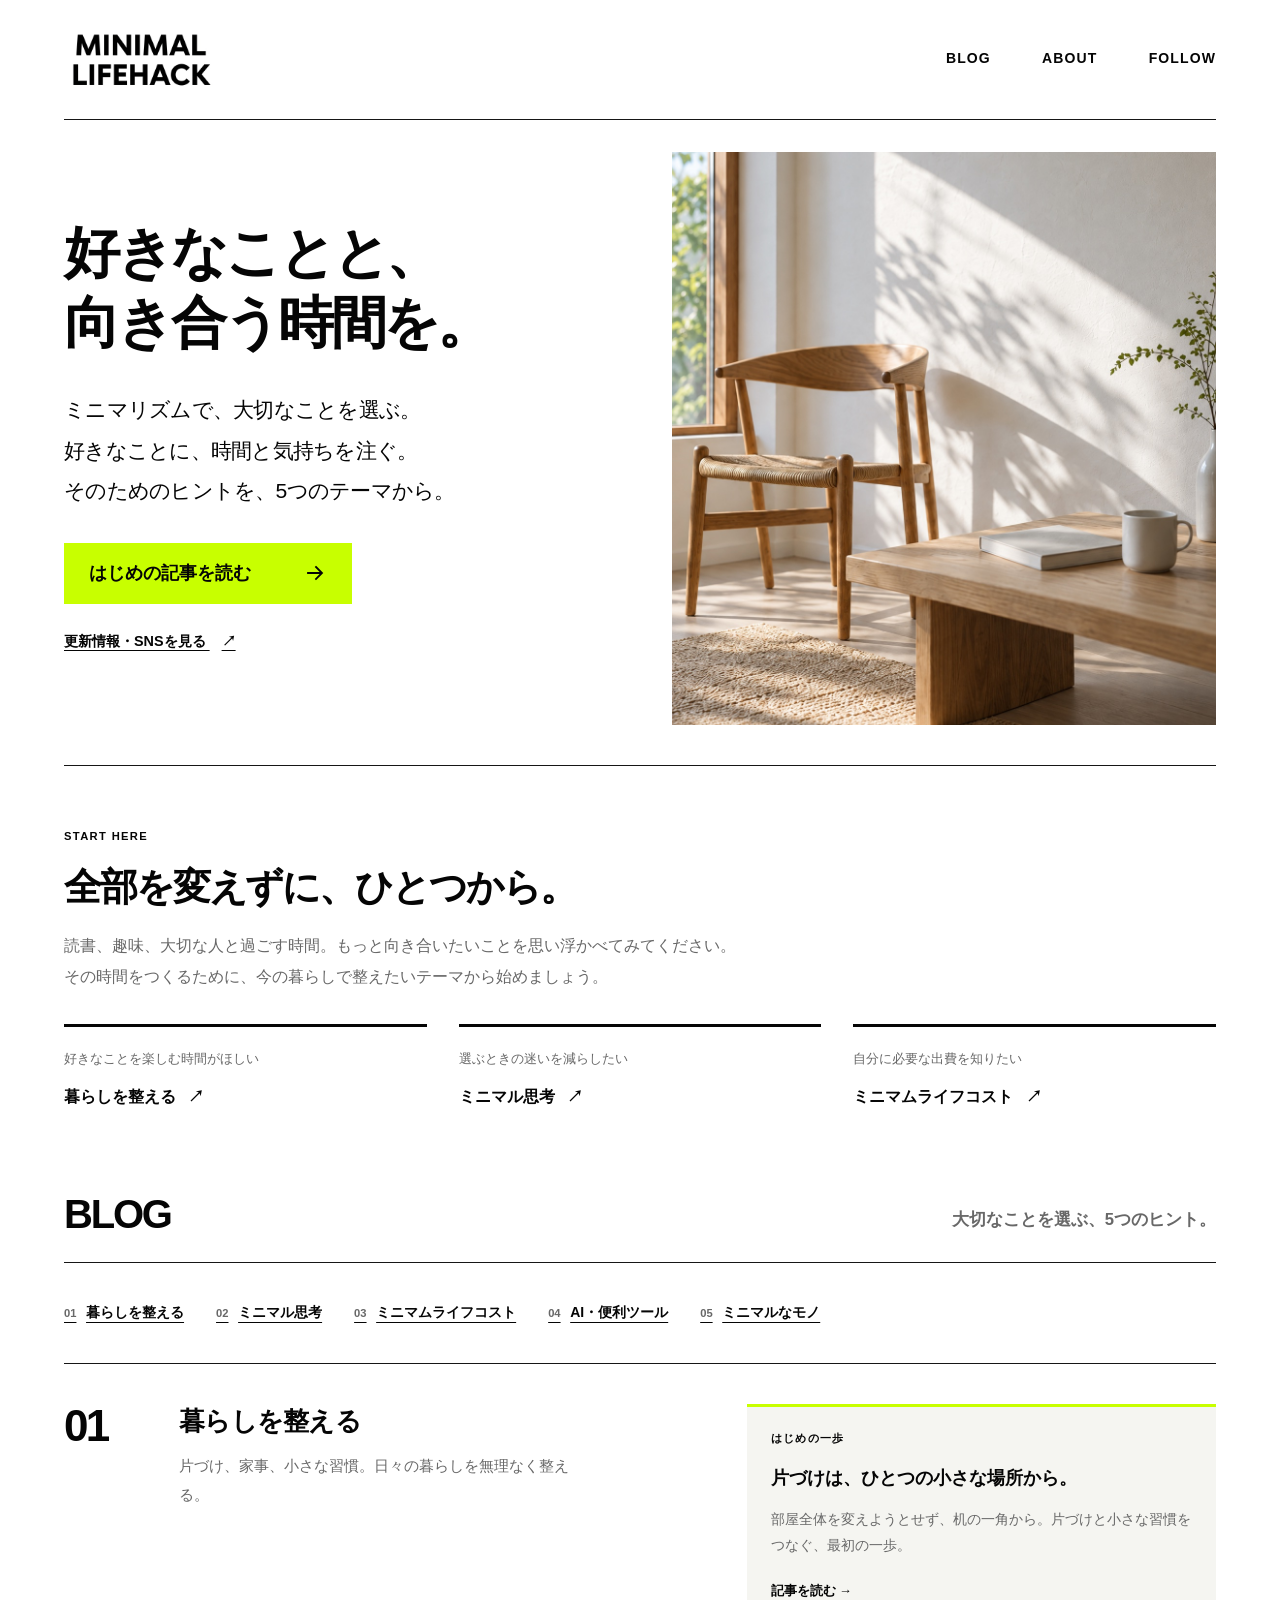
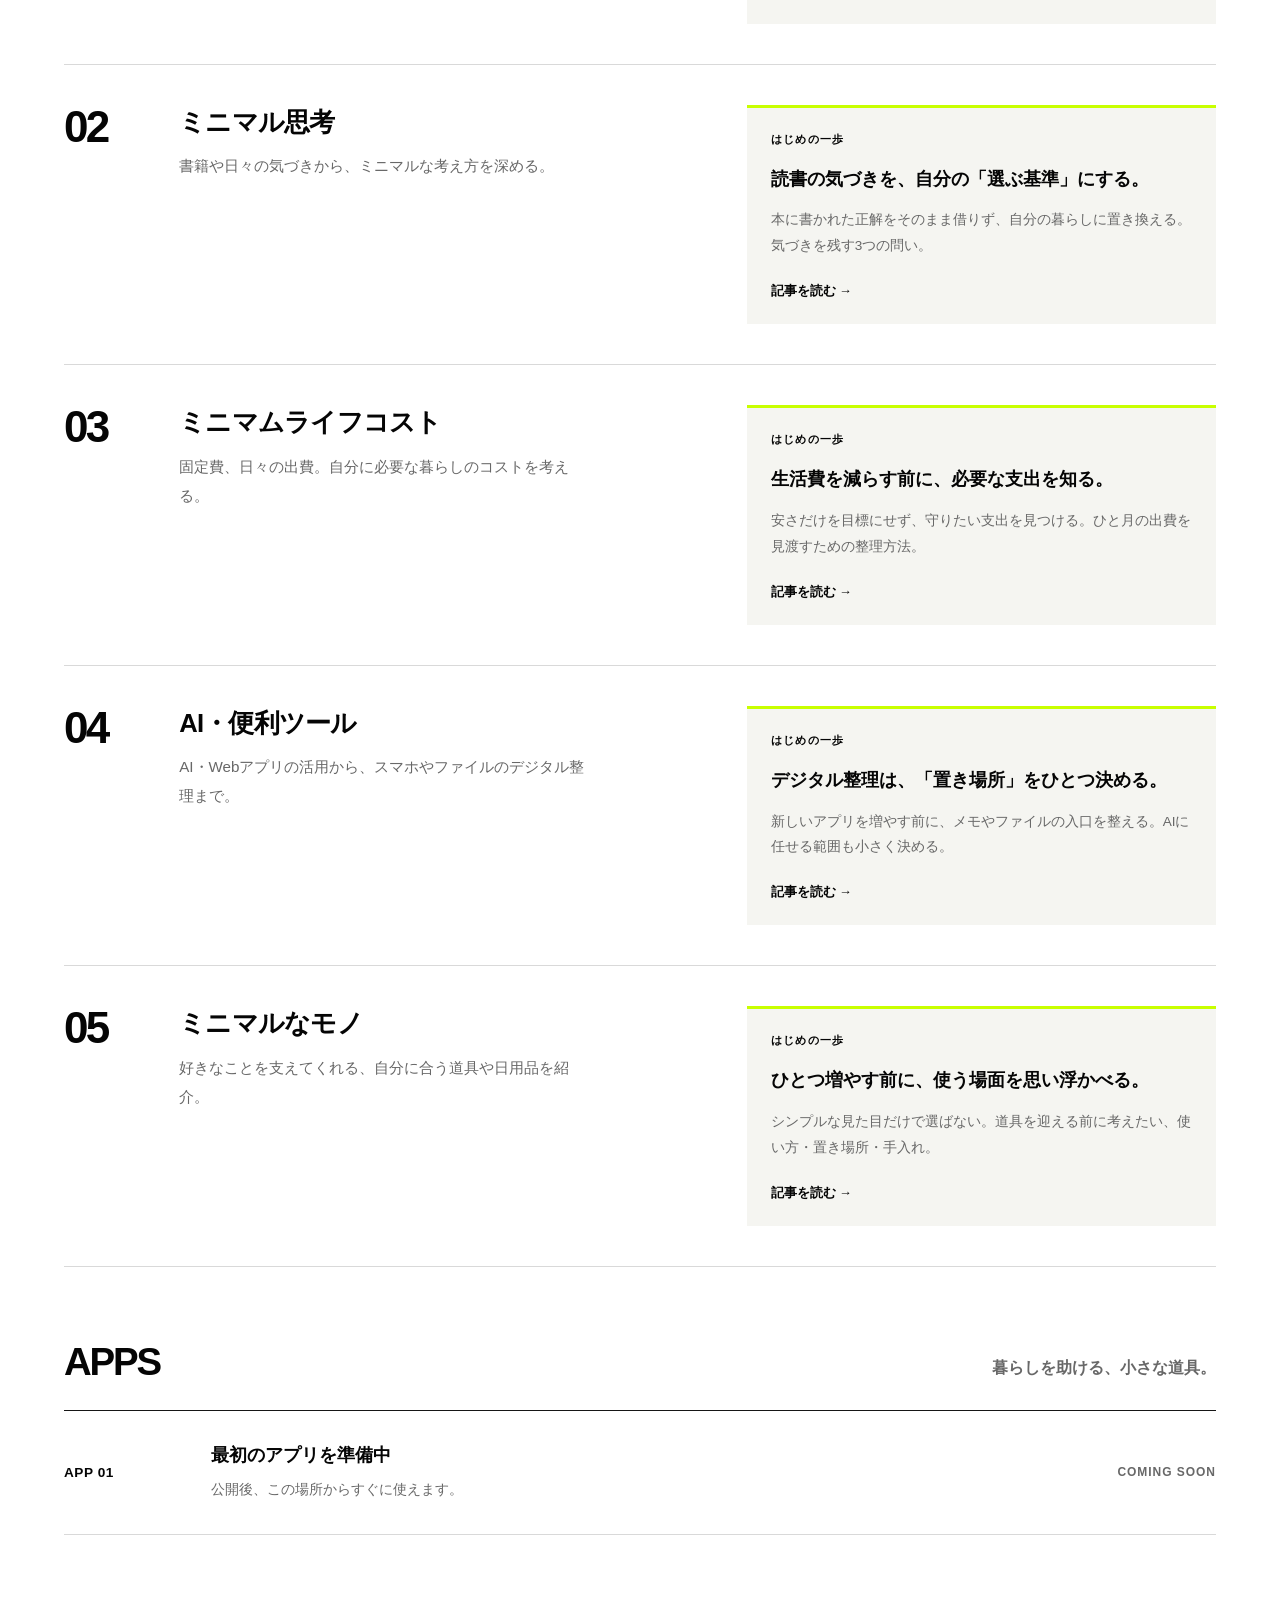
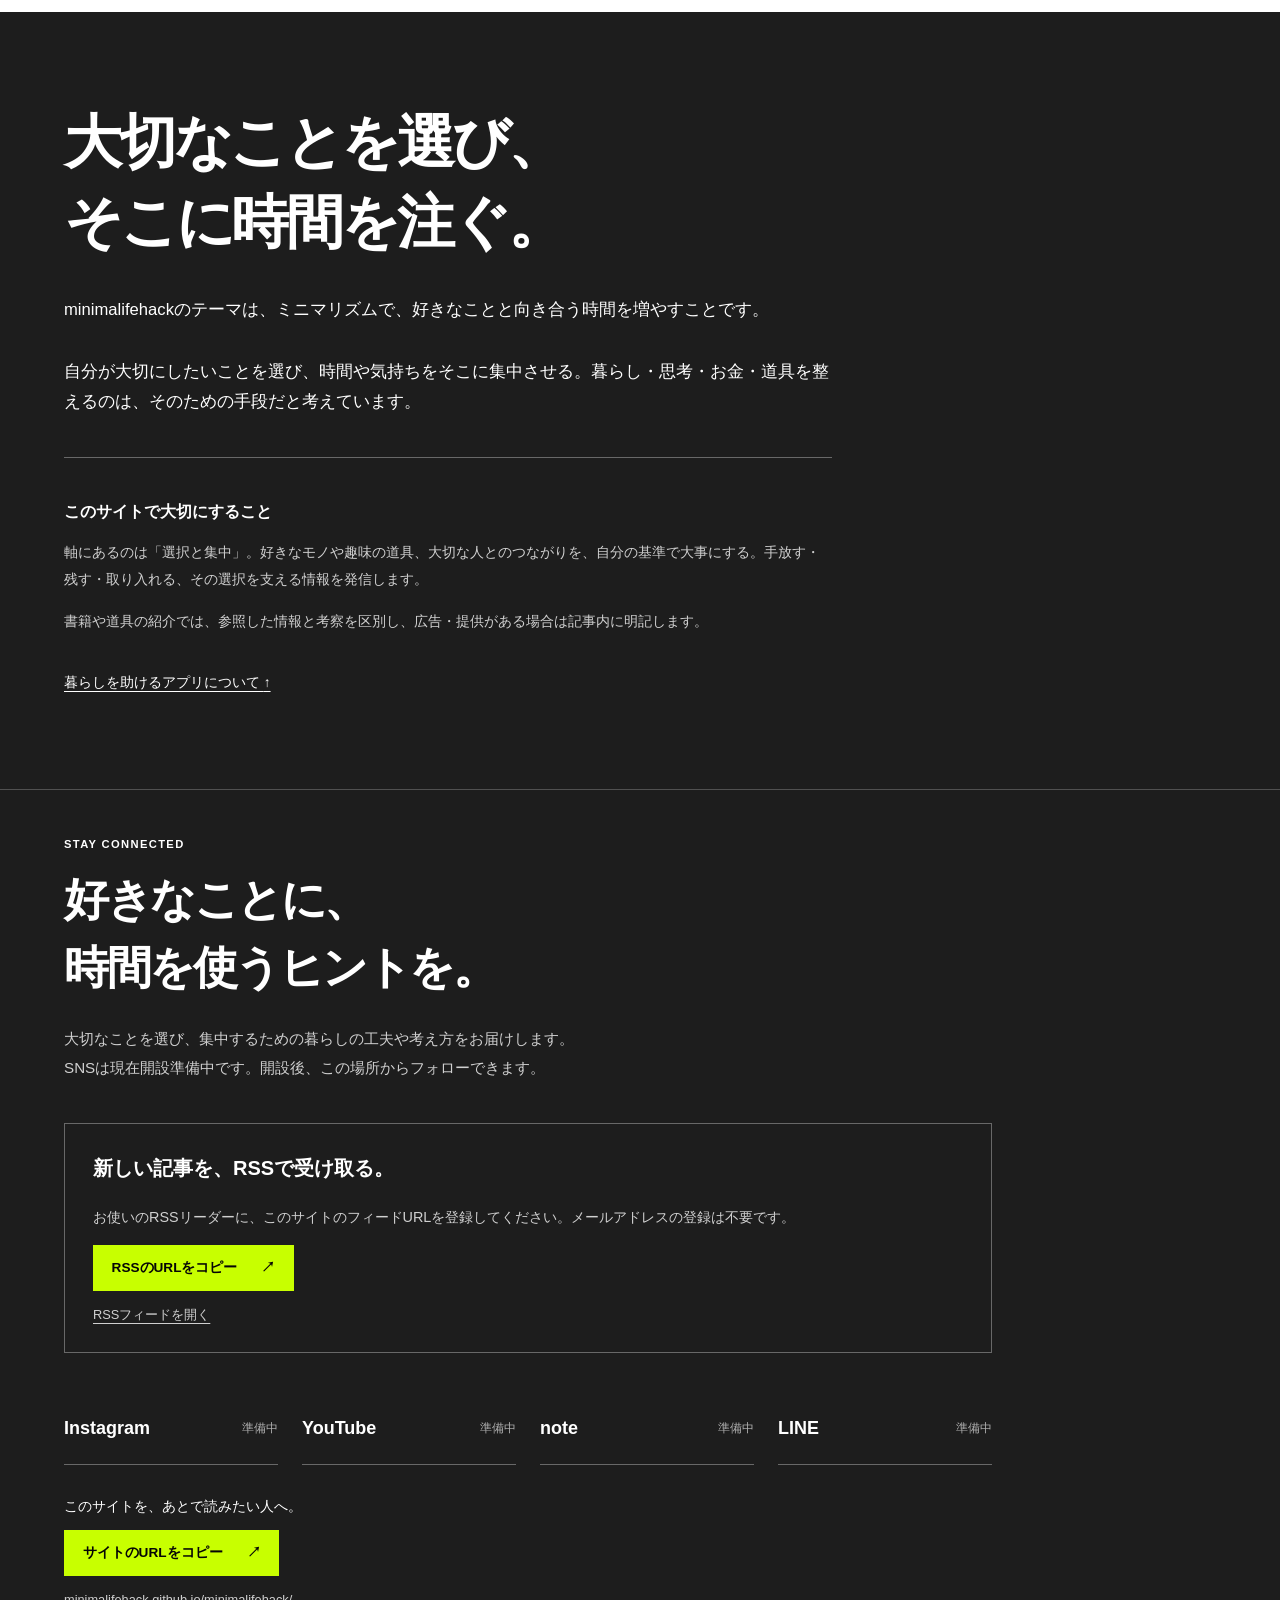
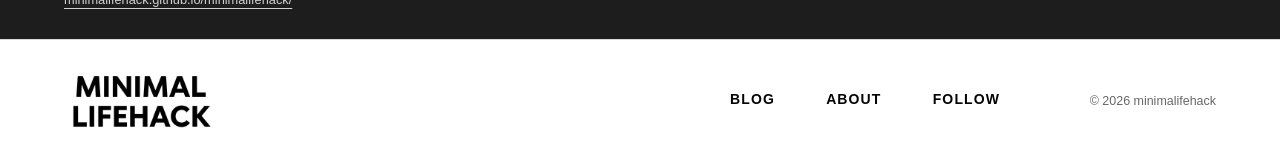
==== index.html @ e3164211 "Add minimalism articles and refine site messaging" ====
<!doctype html>
<html lang="ja">
  <head>
    <meta charset="UTF-8" />
    <meta name="viewport" content="width=device-width, initial-scale=1" />
    <meta name="theme-color" content="#ffffff" />
    <meta
      name="description"
      content="ミニマリズムで、好きなことと向き合う時間を増やす。暮らし・思考・お金・道具を選び、大切なことに集中するためのヒントを届けます。"
    />
    <title>minimalifehack — 好きなことと、向き合う時間を。</title>
    <link rel="icon" href="./assets/minimal-lifehack-logo.jpeg" />
    <link rel="alternate" type="application/rss+xml" title="minimalifehackの記事" href="./feed.xml" />
    <link rel="canonical" href="https://minimalifehack.github.io/minimalifehack/" />
    <meta property="og:type" content="website" />
    <meta property="og:site_name" content="minimalifehack" />
    <meta property="og:title" content="好きなことと、向き合う時間を。｜minimalifehack" />
    <meta property="og:description" content="大切なことを選び、そこに時間を注ぐ。選択と集中を軸にしたミニマリズムのヒント。" />
    <meta property="og:url" content="https://minimalifehack.github.io/minimalifehack/" />
    <meta property="og:image" content="https://minimalifehack.github.io/minimalifehack/assets/minimalism-quiet-living.jpg" />
    <meta property="og:image:alt" content="自然光が差し込む、椅子と小さなテーブルのある空間" />
    <meta property="og:locale" content="ja_JP" />
    <meta name="twitter:card" content="summary_large_image" />
    <link rel="stylesheet" href="./styles.css?v=20261001-focus" />
    <script src="./app.js?v=20261001-focus" defer></script>
  </head>
  <body>
    <a class="skip-link" href="#main">本文へ移動</a>

    <header class="site-header" aria-label="サイトヘッダー">
      <a class="brand" href="#top" aria-label="minimalifehack トップへ">
        <span class="brand-crop" aria-hidden="true">
          <img src="./assets/minimal-lifehack-logo.jpeg" alt="" />
        </span>
      </a>
      <nav class="site-nav" aria-label="メインナビゲーション">
        <a href="#blog">BLOG</a>
        <a href="#about">ABOUT</a>
        <a href="#follow">FOLLOW</a>
      </nav>
    </header>

    <main id="main">
      <section class="hero" id="top" aria-labelledby="hero-title">
        <div class="hero-copy">
          <h1 id="hero-title">好きなことと、<br />向き合う時間を。</h1>
          <p>
            <span>ミニマリズムで、大切なことを選ぶ。</span>
            <span>好きなことに、時間と気持ちを注ぐ。</span>
            <span>そのためのヒントを、5つのテーマから。</span>
          </p>
          <a class="primary-action" href="./articles/one-small-space.html">
            <span>はじめの記事を読む</span>
            <svg viewBox="0 0 24 24" aria-hidden="true">
              <path d="M5 12h13M13 6l6 6-6 6" />
            </svg>
          </a>
          <a class="hero-secondary" href="#follow">更新情報・SNSを見る <span aria-hidden="true">↗</span></a>
        </div>
        <figure class="hero-photo">
          <img src="./assets/minimalism-quiet-living.jpg"
            alt="自然光が差し込む静かな空間に、木の椅子と本、白いカップを置いた小さなテーブル"
            width="1122" height="1402" fetchpriority="high" />
        </figure>
      </section>

      <section class="start-section" aria-labelledby="start-title">
        <p class="eyebrow">START HERE</p>
        <h2 id="start-title">全部を変えずに、<br class="mobile-break" />ひとつから。</h2>
        <p class="section-intro">読書、趣味、大切な人と過ごす時間。もっと向き合いたいことを思い浮かべてみてください。その時間をつくるために、今の暮らしで整えたいテーマから始めましょう。</p>
        <div class="start-links">
          <a href="#blog-living"><span>好きなことを楽しむ時間がほしい</span><strong>暮らしを整える <span aria-hidden="true">↗</span></strong></a>
          <a href="#blog-mindset"><span>選ぶときの迷いを減らしたい</span><strong>ミニマル思考 <span aria-hidden="true">↗</span></strong></a>
          <a href="#blog-life-cost"><span>自分に必要な出費を知りたい</span><strong>ミニマムライフコスト <span aria-hidden="true">↗</span></strong></a>
        </div>
      </section>

      <section class="blog-section" id="blog" aria-labelledby="blog-title">
        <div class="section-title-row">
          <h2 id="blog-title">BLOG</h2>
          <p>大切なことを選ぶ、5つのヒント。</p>
        </div>
        <nav class="blog-category-nav" aria-label="ブログカテゴリー">
          <a href="#blog-living"><span aria-hidden="true">01</span>暮らしを整える</a>
          <a href="#blog-mindset"><span aria-hidden="true">02</span>ミニマル思考</a>
          <a href="#blog-life-cost"><span aria-hidden="true">03</span>ミニマムライフコスト</a>
          <a href="#blog-tools"><span aria-hidden="true">04</span>AI・便利ツール</a>
          <a href="#blog-goods"><span aria-hidden="true">05</span>ミニマルなモノ</a>
        </nav>
        <div class="blog-categories">
          <section class="blog-category" id="blog-living" aria-labelledby="blog-living-title">
            <p class="blog-category-number" aria-hidden="true">01</p>
            <div class="blog-category-copy">
              <h3 id="blog-living-title">暮らしを整える</h3>
              <p>片づけ、家事、小さな習慣。日々の暮らしを無理なく整える。</p>
            </div>
            <div class="blog-articles" aria-label="暮らしを整えるの記事">
              <article class="article-card">
                <p class="eyebrow">はじめの一歩</p>
                <h4><a href="./articles/one-small-space.html">片づけは、ひとつの小さな場所から。</a></h4>
                <p>部屋全体を変えようとせず、机の一角から。片づけと小さな習慣をつなぐ、最初の一歩。</p>
                <span class="article-card-hint" aria-hidden="true">記事を読む →</span>
              </article>
            </div>
          </section>
          <section class="blog-category" id="blog-mindset" aria-labelledby="blog-mindset-title">
            <p class="blog-category-number" aria-hidden="true">02</p>
            <div class="blog-category-copy">
              <h3 id="blog-mindset-title">ミニマル思考</h3>
              <p>書籍や日々の気づきから、ミニマルな考え方を深める。</p>
            </div>
            <div class="blog-articles" aria-label="ミニマル思考の記事">
              <article class="article-card">
                <p class="eyebrow">はじめの一歩</p>
                <h4><a href="./articles/reading-your-own-standard.html">読書の気づきを、自分の「選ぶ基準」にする。</a></h4>
                <p>本に書かれた正解をそのまま借りず、自分の暮らしに置き換える。気づきを残す3つの問い。</p>
                <span class="article-card-hint" aria-hidden="true">記事を読む →</span>
              </article>
            </div>
          </section>
          <section class="blog-category" id="blog-life-cost" aria-labelledby="blog-life-cost-title">
            <p class="blog-category-number" aria-hidden="true">03</p>
            <div class="blog-category-copy">
              <h3 id="blog-life-cost-title">ミニマムライフコスト</h3>
              <p>固定費、日々の出費。自分に必要な暮らしのコストを考える。</p>
            </div>
            <div class="blog-articles" aria-label="ミニマムライフコストの記事">
              <article class="article-card">
                <p class="eyebrow">はじめの一歩</p>
                <h4><a href="./articles/know-your-living-cost.html">生活費を減らす前に、必要な支出を知る。</a></h4>
                <p>安さだけを目標にせず、守りたい支出を見つける。ひと月の出費を見渡すための整理方法。</p>
                <span class="article-card-hint" aria-hidden="true">記事を読む →</span>
              </article>
            </div>
          </section>
          <section class="blog-category" id="blog-tools" aria-labelledby="blog-tools-title">
            <p class="blog-category-number" aria-hidden="true">04</p>
            <div class="blog-category-copy">
              <h3 id="blog-tools-title">AI・便利ツール</h3>
              <p>AI・Webアプリの活用から、スマホやファイルのデジタル整理まで。</p>
            </div>
            <div class="blog-articles" aria-label="AI・便利ツールの記事">
              <article class="article-card">
                <p class="eyebrow">はじめの一歩</p>
                <h4><a href="./articles/digital-one-place.html">デジタル整理は、「置き場所」をひとつ決める。</a></h4>
                <p>新しいアプリを増やす前に、メモやファイルの入口を整える。AIに任せる範囲も小さく決める。</p>
                <span class="article-card-hint" aria-hidden="true">記事を読む →</span>
              </article>
            </div>
          </section>
          <section class="blog-category" id="blog-goods" aria-labelledby="blog-goods-title">
            <p class="blog-category-number" aria-hidden="true">05</p>
            <div class="blog-category-copy">
              <h3 id="blog-goods-title">ミニマルなモノ</h3>
              <p>好きなことを支えてくれる、自分に合う道具や日用品を紹介。</p>
            </div>
            <div class="blog-articles" aria-label="ミニマルなモノの記事">
              <article class="article-card">
                <p class="eyebrow">はじめの一歩</p>
                <h4><a href="./articles/before-adding-one-thing.html">ひとつ増やす前に、使う場面を思い浮かべる。</a></h4>
                <p>シンプルな見た目だけで選ばない。道具を迎える前に考えたい、使い方・置き場所・手入れ。</p>
                <span class="article-card-hint" aria-hidden="true">記事を読む →</span>
              </article>
            </div>
          </section>
        </div>
      </section>

      <section class="apps-section" id="apps" aria-labelledby="apps-title">
        <div class="section-title-row">
          <h2 id="apps-title">APPS</h2>
          <p>暮らしを助ける、小さな道具。</p>
        </div>

        <div class="app-list">
          <article class="app-row">
            <p class="app-number">APP 01</p>
            <div class="app-details">
              <h3>最初のアプリを準備中</h3>
              <p>公開後、この場所からすぐに使えます。</p>
            </div>
            <p class="app-status">COMING SOON</p>
          </article>

        </div>
      </section>

      <section class="about-section" id="about" aria-labelledby="about-title">
        <div class="about-copy">
          <h2 id="about-title">大切なことを選び、<br />そこに時間を注ぐ。</h2>
          <p>minimalifehackのテーマは、ミニマリズムで、好きなことと向き合う時間を増やすことです。</p>
          <p>自分が大切にしたいことを選び、時間や気持ちをそこに集中させる。暮らし・思考・お金・道具を整えるのは、そのための手段だと考えています。</p>
          <div class="editorial-policy">
            <h3>このサイトで大切にすること</h3>
            <p>軸にあるのは「選択と集中」。好きなモノや趣味の道具、大切な人とのつながりを、自分の基準で大事にする。手放す・残す・取り入れる、その選択を支える情報を発信します。</p>
            <p>書籍や道具の紹介では、参照した情報と考察を区別し、広告・提供がある場合は記事内に明記します。</p>
          </div>
          <a class="about-tool-link" href="#apps">暮らしを助けるアプリについて <span aria-hidden="true">↑</span></a>
        </div>
      </section>

      <section class="follow-section" id="follow" aria-labelledby="follow-title">
        <div class="follow-heading">
          <p class="eyebrow">STAY CONNECTED</p>
          <h2 id="follow-title">好きなことに、<br />時間を使うヒントを。</h2>
          <p>大切なことを選び、集中するための暮らしの工夫や考え方をお届けします。<br />SNSは現在開設準備中です。開設後、この場所からフォローできます。</p>
        </div>
        <div class="rss-follow">
          <div><h3>新しい記事を、RSSで受け取る。</h3><p>お使いのRSSリーダーに、このサイトのフィードURLを登録してください。メールアドレスの登録は不要です。</p></div>
          <div class="rss-controls">
            <button class="copy-link" type="button" data-copy-url="https://minimalifehack.github.io/minimalifehack/feed.xml" hidden>RSSのURLをコピー <span aria-hidden="true">↗</span></button>
            <a class="share-url" href="./feed.xml">RSSフィードを開く</a>
            <p class="copy-status" role="status" aria-live="polite"></p>
          </div>
        </div>
          <ul class="social-links" aria-label="SNS">
            <li>
              <span class="social-link social-link--pending" aria-disabled="true">
                <span class="social-link-name">Instagram</span>
                <span class="social-link-status">準備中</span>
              </span>
            </li>
            <li>
              <span class="social-link social-link--pending" aria-disabled="true">
                <span class="social-link-name">YouTube</span>
                <span class="social-link-status">準備中</span>
              </span>
            </li>
            <li>
              <span class="social-link social-link--pending" aria-disabled="true">
                <span class="social-link-name">note</span>
                <span class="social-link-status">準備中</span>
              </span>
            </li>
            <li>
              <span class="social-link social-link--pending" aria-disabled="true">
                <span class="social-link-name">LINE</span>
                <span class="social-link-status">準備中</span>
              </span>
            </li>
          </ul>
          <div class="share-site">
            <p>このサイトを、あとで読みたい人へ。</p>
            <button class="copy-link" type="button" data-copy-url="https://minimalifehack.github.io/minimalifehack/" hidden>サイトのURLをコピー <span aria-hidden="true">↗</span></button>
            <a class="share-url" href="https://minimalifehack.github.io/minimalifehack/">minimalifehack.github.io/minimalifehack/</a>
            <p class="copy-status" role="status" aria-live="polite"></p>
          </div>
      </section>
    </main>

    <footer class="site-footer">
      <a class="brand" href="#top" aria-label="minimalifehack トップへ">
        <span class="brand-crop" aria-hidden="true">
          <img src="./assets/minimal-lifehack-logo.jpeg" alt="" />
        </span>
      </a>
      <nav class="site-nav" aria-label="フッターナビゲーション">
        <a href="#blog">BLOG</a>
        <a href="#about">ABOUT</a>
        <a href="#follow">FOLLOW</a>
      </nav>
      <p>© 2026 minimalifehack</p>
    </footer>
  </body>
</html>
---- styles.css ----
:root {
  --ink: #050505;
  --dark-surface: #1d1d1d;
  --paper: #ffffff;
  --muted: #686868;
  --line: #161616;
  --soft-line: #d9d9d9;
  --accent: #c8ff00;
  --page-gutter: clamp(1.25rem, 5vw, 4.75rem);
  --display: "Arial Black", "Helvetica Neue", "Noto Sans JP", Arial, sans-serif;
  --sans: "Helvetica Neue", "Hiragino Kaku Gothic ProN", "Yu Gothic", Arial, sans-serif;
}

* { box-sizing: border-box; }

html {
  background: var(--paper);
}

body {
  margin: 0;
  color: var(--ink);
  background: var(--paper);
  font-family: var(--sans);
  -webkit-font-smoothing: antialiased;
}

a { color: inherit; }

.skip-link {
  position: fixed;
  z-index: 100;
  top: 0.75rem;
  left: 0.75rem;
  padding: 0.75rem 1rem;
  background: var(--accent);
  color: var(--ink);
  font-weight: 700;
  transform: translateY(-150%);
}

.skip-link:focus { transform: translateY(0); }

.site-header {
  position: relative;
  z-index: 10;
  display: flex;
  align-items: center;
  justify-content: space-between;
  min-height: 7.5rem;
  margin: 0 var(--page-gutter);
  border-bottom: 1px solid var(--line);
}

.brand {
  display: block;
  flex: none;
  width: clamp(8.4rem, 12vw, 12rem);
  aspect-ratio: 2.6;
  overflow: hidden;
}

.brand-crop {
  position: relative;
  display: block;
  width: 100%;
  height: 100%;
  overflow: hidden;
}

.brand-crop img {
  position: absolute;
  width: 124%;
  max-width: none;
  left: -12%;
  top: 50%;
  transform: translateY(-50%);
}

.site-nav {
  display: flex;
  gap: clamp(1.5rem, 4vw, 4.25rem);
}

.site-nav a {
  font-size: 0.875rem;
  font-weight: 800;
  letter-spacing: 0.08em;
  text-decoration: none;
}

.site-nav a {
  position: relative;
  padding-block: 0.75rem;
  min-height: 2.75rem;
}

.site-nav a::after {
  content: "";
  position: absolute;
  left: 0;
  bottom: 0.4rem;
  width: 100%;
  height: 2px;
  background: var(--ink);
  transform: scaleX(0);
  transform-origin: right;
  transition: transform 180ms ease;
}

.site-nav a:hover::after,
.site-nav a:focus-visible::after {
  transform: scaleX(1);
  transform-origin: left;
}

.hero {
  display: grid;
  grid-template-columns: minmax(0, 1fr) minmax(0, 1fr);
  gap: clamp(2rem, 5vw, 5rem);
  align-items: center;
  margin: 0 var(--page-gutter);
  padding: 2rem 0 2.5rem;
  border-bottom: 1px solid var(--line);
}

.hero-copy { min-width: 0; }

.hero h1,
.start-section h2,
.follow-section h2,
.apps-section h2,
.blog-section h2,
.about-section h2 {
  margin: 0;
  font-family: var(--display);
  font-weight: 900;
  letter-spacing: -0.055em;
}

.hero h1 {
  font-size: clamp(2.3rem, 4.4vw, 4.7rem);
  line-height: 1.25;
}

.hero-copy > p {
  margin: 2rem 0 0;
  font-size: clamp(1rem, 1.65vw, 1.5625rem);
  font-weight: 500;
  line-height: 1.9;
  letter-spacing: -0.035em;
}

.hero-copy > p span { display: block; }

.hero-secondary { display: table; margin-top: 1.25rem; padding-block: 0.5rem; font-size: 0.9rem; font-weight: 700; text-underline-offset: 0.3em; }
.hero-secondary span { margin-left: 0.75rem; }

.start-section { padding: 4rem var(--page-gutter) 1rem; }
.eyebrow { margin: 0 0 1rem; font-size: 0.7rem; font-weight: 800; letter-spacing: 0.12em; }
.start-section h2 { font-size: clamp(1.6rem, 3vw, 2.5rem); line-height: 1.5; }
.section-intro { max-width: 42rem; color: var(--muted); line-height: 1.9; }
.mobile-break { display: none; }
.start-links { display: grid; grid-template-columns: repeat(3, minmax(0, 1fr)); gap: 2rem; margin-top: 2rem; }
.start-links a { display: block; padding: 1.25rem 0; border-top: 3px solid var(--ink); text-decoration: none; }
.start-links a > span { display: block; color: var(--muted); font-size: 0.8rem; line-height: 1.8; }
.start-links strong { display: block; margin-top: 0.8rem; font-size: 1rem; line-height: 1.7; }
.start-links strong span { margin-left: 0.5rem; }
.start-links a:hover strong { text-decoration: underline; text-underline-offset: 0.3em; }

.hero-photo { margin: 0; min-width: 0; }

.hero-photo img {
  display: block;
  width: 100%;
  height: auto;
  aspect-ratio: 0.95;
  object-fit: cover;
  object-position: 50% 60%;
}

.primary-action {
  display: inline-flex;
  align-items: center;
  justify-content: space-between;
  text-decoration: none;
  font-size: 1rem;
  font-weight: 800;
}

.primary-action {
  min-width: clamp(18rem, 22vw, 21.5rem);
  font-size: clamp(1rem, 1.4vw, 1.375rem);
  gap: 2rem;
  margin-top: 2rem;
  padding: 1.1rem 1.5rem;
  background: var(--accent);
  border: 1px solid var(--accent);
  transition: background 180ms ease, border-color 180ms ease, color 180ms ease;
}

.primary-action svg {
  width: 1.5rem;
  fill: none;
  stroke: currentColor;
  stroke-width: 1.8;
  stroke-linecap: square;
  stroke-linejoin: miter;
  transition: transform 180ms ease;
}

.primary-action:hover,
.primary-action:focus-visible {
  color: var(--paper);
  background: var(--ink);
  border-color: var(--ink);
}

.primary-action:hover svg,
.primary-action:focus-visible svg { transform: translateX(0.35rem); }

.apps-section {
  padding: clamp(4rem, 6vw, 6rem) var(--page-gutter);
}

.section-title-row {
  display: flex;
  align-items: end;
  justify-content: space-between;
  gap: 2rem;
  padding-bottom: 1.75rem;
  border-bottom: 1px solid var(--line);
}

.blog-section h2 { font-size: clamp(2.5rem, 3vw, 3rem); line-height: 1; }
.blog-section .section-title-row > p { font-size: clamp(0.95rem, 1.3vw, 1.25rem); }
.apps-section h2 { font-size: clamp(2rem, 3vw, 3rem); line-height: 1; }

.section-title-row > p {
  margin: 0;
  padding-bottom: 0.2rem;
  color: var(--muted);
  font-size: 1rem;
  font-weight: 600;
}

.app-row {
  display: grid;
  grid-template-columns: 6rem minmax(0, 1fr) auto;
  gap: clamp(1.5rem, 4vw, 4rem);
  align-items: center;
  padding: 2rem 0;
  border-bottom: 1px solid var(--soft-line);
}

.app-number {
  margin: 0;
  font-size: 0.85rem;
  font-weight: 800;
  letter-spacing: 0.04em;
}

.app-details h3 {
  margin: 0 0 0.65rem;
  font-size: 1.125rem;
}

.app-details p,
.app-status { margin: 0; color: var(--muted); font-size: 0.875rem; line-height: 1.8; }

.app-status { font-size: 0.75rem; font-weight: 700; letter-spacing: 0.08em; }

.blog-section {
  padding: 3rem var(--page-gutter) 0;
}

.blog-category-nav {
  display: flex;
  flex-wrap: wrap;
  gap: 0.5rem 2rem;
  padding: 1.75rem 0;
  border-bottom: 1px solid var(--line);
}

.blog-category-nav a {
  display: inline-flex;
  align-items: center;
  gap: 0.6rem;
  min-height: 2.75rem;
  font-size: 0.875rem;
  font-weight: 700;
  text-decoration-thickness: 1px;
  text-underline-offset: 0.3rem;
}

.blog-category-nav a span {
  color: var(--muted);
  font-size: 0.7rem;
  font-variant-numeric: tabular-nums;
}

.blog-category-nav a:hover { background: var(--accent); }

.blog-category {
  display: grid;
  grid-template-columns: 4rem minmax(0, 1.1fr) minmax(0, 1fr);
  gap: clamp(1.5rem, 4vw, 4rem);
  align-items: start;
  padding: 2.5rem 0;
  border-bottom: 1px solid var(--soft-line);
  scroll-margin-top: 2rem;
}

.blog-category-number {
  margin: 0;
  font-family: var(--display);
  font-size: 2.75rem;
  font-weight: 900;
  line-height: 1;
  letter-spacing: -0.06em;
}

.blog-category-copy h3 {
  margin: 0 0 0.8rem;
  font-size: clamp(1.25rem, 2vw, 1.75rem);
  letter-spacing: -0.03em;
}

.blog-category-copy > p {
  max-width: 26rem;
  margin: 0;
  color: var(--muted);
  font-size: 0.95rem;
  line-height: 1.9;
}

.blog-articles { min-width: 0; }

.article-card { position: relative; padding: 1.5rem; background: #f5f5f1; border-top: 3px solid var(--accent); }
.article-card h4 { margin: 0; font-size: 1.15rem; line-height: 1.7; }
.article-card h4 a { text-decoration: none; }
.article-card h4 a::after { content: ""; position: absolute; inset: 0; }
.article-card:hover h4 { text-decoration: underline; text-underline-offset: 0.25em; }
.article-card > p:not(.eyebrow) { color: var(--muted); font-size: 0.85rem; line-height: 1.9; }
.article-card-hint { display: block; margin-top: 1.5rem; font-size: 0.8rem; font-weight: 700; }

.rss-follow { max-width: 58rem; margin-top: 2.5rem; padding: 1.75rem; border: 1px solid #686868; }
.rss-follow h3 { margin-top: 0; font-size: 1.25rem; line-height: 1.6; }
.rss-follow > div > p { color: #d0d0d0; font-size: 0.9rem; line-height: 1.9; }

.article-main { max-width: 58rem; margin: 0 auto; padding: 2rem var(--page-gutter) 4rem; }
.breadcrumb { color: var(--muted); font-size: 0.8rem; line-height: 1.9; }
.breadcrumb a { text-underline-offset: 0.25em; }
.article-heading { padding: 3.5rem 0 2rem; border-bottom: 1px solid var(--soft-line); }
.article-heading h1 { margin: 0; font-size: clamp(2rem, 4vw, 3.25rem); line-height: 1.5; letter-spacing: -0.04em; text-wrap: balance; }
.article-deck { margin: 1.5rem 0; color: var(--muted); font-size: 1.05rem; line-height: 1.9; }
.article-byline { font-size: 0.8rem; }
.article-body { font-size: 1rem; line-height: 2.1; overflow-wrap: anywhere; }
.article-body > p { margin-top: 2.5rem; }
.article-body section { margin-top: 3rem; scroll-margin-top: 2rem; }
.article-body h2 { font-size: clamp(1.3rem, 2.5vw, 1.65rem); line-height: 1.7; letter-spacing: -0.02em; }
.article-toc { padding: 1.5rem; margin: 2.5rem 0; background: #f5f5f1; }
.article-toc > p { margin-top: 0; font-size: 0.85rem; font-weight: 700; }
.article-toc ol { margin-bottom: 0; padding-left: 1.5rem; }
.article-toc li { margin-top: 0.6rem; }
.article-toc a { text-underline-offset: 0.3em; }
.article-action { margin-top: 3rem; padding: 1.75rem; border-left: 4px solid var(--accent); background: #f5f5f1; }
.article-action h2 { margin-top: 0; }
.article-action > p:last-child { margin-bottom: 0; }
.article-share { margin-top: 2rem; padding-bottom: 1rem; border-bottom: 1px solid var(--soft-line); }
.article-share .share-url, .article-share .copy-status { color: var(--muted); }
.article-share .copy-link:hover { border-color: var(--ink); }
.related-articles { margin-top: 3rem; }
.related-articles > h2 { font-size: 1.4rem; }
.related-grid { display: grid; grid-template-columns: repeat(2, minmax(0, 1fr)); gap: 1.5rem; }
.related-grid a { padding-block: 1.25rem; border-top: 1px solid var(--ink); text-decoration: none; }
.related-grid a > span { display: block; font-size: 0.75rem; color: var(--muted); }
.related-grid strong { display: block; margin: 1rem 0; line-height: 1.9; }
.related-grid a:hover strong { text-decoration: underline; text-underline-offset: 0.3em; }
.article-follow { margin-top: 3rem; padding: 2rem; color: var(--paper); background: var(--dark-surface); }
.article-follow h2 { font-size: 1.5rem; line-height: 1.7; }
.article-follow > p:not(.eyebrow) { color: #d0d0d0; line-height: 1.9; }
.text-link { display: table; padding-block: 0.6rem; text-underline-offset: 0.3em; font-size: 0.9rem; }

.blog-empty {
  padding: 0.25rem 0 0.25rem 1.5rem;
  border-left: 3px solid var(--accent);
}

.blog-empty-label {
  color: var(--muted);
  font-size: 0.65rem;
  font-weight: 800;
  letter-spacing: 0.12em;
}

.blog-empty p {
  margin: 0.65rem 0 0.4rem;
  font-size: 1.05rem;
  font-weight: 700;
}

.blog-empty-note { color: var(--muted); font-size: 0.8rem; line-height: 1.8; }

.about-section {
  position: relative;
  padding: clamp(4rem, 7vw, 7rem) var(--page-gutter);
  overflow: hidden;
  color: var(--paper);
  background: var(--dark-surface);
}

.about-copy { position: relative; z-index: 1; }

.about-section h2 {
  max-width: 65rem;
  font-size: clamp(2rem, 4.5vw, 4.5rem);
  line-height: 1.4;
  text-wrap: balance;
}

.about-copy > p {
  max-width: 48rem;
  margin: 2rem 0 0;
  font-size: clamp(1rem, 1.3vw, 1.125rem);
  font-weight: 500;
  line-height: 1.8;
}

.editorial-policy { max-width: 48rem; margin-top: 2.5rem; padding-top: 1.75rem; border-top: 1px solid #686868; }
.editorial-policy h3 { font-size: 1rem; }
.editorial-policy p { color: #d0d0d0; font-size: 0.9rem; line-height: 1.9; }
.about-tool-link { display: inline-block; margin-top: 1rem; padding-block: 0.5rem; font-size: 0.85rem; text-underline-offset: 0.3em; }
.follow-section { padding: 3rem var(--page-gutter) 2rem; color: var(--paper); background: var(--dark-surface); border-top: 1px solid #505050; }
.follow-section h2 { font-size: clamp(1.75rem, 3.5vw, 3rem); line-height: 1.5; }
.follow-heading > p:last-child { color: #d0d0d0; font-size: 0.95rem; line-height: 1.9; margin-top: 1.5rem; }
.share-site { margin-top: 2rem; }
.share-site > p:first-child { font-size: 0.9rem; }
.copy-link { display: inline-flex; gap: 1.5rem; align-items: center; min-height: 2.75rem; padding: 0.8rem 1.1rem; border: 1px solid var(--accent); background: var(--accent); color: var(--ink); font: inherit; font-size: 0.85rem; font-weight: 700; cursor: pointer; }
.copy-link[hidden] { display: none; }
.copy-link:hover { background: var(--paper); border-color: var(--paper); }
.share-url { display: block; width: fit-content; max-width: 100%; margin-top: 1rem; color: #d0d0d0; font-size: 0.8rem; overflow-wrap: anywhere; text-underline-offset: 0.3em; }
.copy-status { min-height: 1.8em; color: #d0d0d0; font-size: 0.85rem; line-height: 1.8; }
.copy-status:empty { min-height: 0; margin: 0; }

.social-links {
  display: grid;
  grid-template-columns: repeat(4, minmax(0, 1fr));
  gap: 1.5rem;
  max-width: 58rem;
  margin: 2.5rem 0 0;
  padding: 0;
  list-style: none;
}

.social-link {
  display: flex;
  flex-wrap: wrap;
  align-items: center;
  justify-content: space-between;
  gap: 0.65rem;
  min-height: 4.5rem;
  padding: 1rem 0;
  border-bottom: 1px solid #686868;
  text-decoration: none;
  transition: color 180ms ease, border-color 180ms ease;
}

.social-link-name { font-size: 1.125rem; font-weight: 700; }
.social-link-status { color: #b0b0b0; font-size: 0.75rem; }
.social-link-arrow { color: var(--accent); font-size: 1.4rem; line-height: 1; }

a.social-link:hover,
a.social-link:focus-visible { color: var(--accent); border-color: var(--accent); }

.site-footer {
  display: grid;
  grid-template-columns: 1fr auto auto;
  gap: 1.5rem clamp(2rem, 7vw, 7rem);
  align-items: center;
  padding: 2rem var(--page-gutter);
  color: var(--ink);
  background: var(--paper);
  border-top: 1px solid var(--soft-line);
}

.site-footer p { margin: 0; color: var(--muted); font-size: 0.78rem; }

:focus-visible { outline: 3px solid var(--accent); outline-offset: 4px; }

@media (max-width: 900px) {
  .site-header { min-height: 6.5rem; }
  .hero { gap: 2rem; padding-block: 3rem; }
  .hero h1 { font-size: clamp(2rem, 5.2vw, 3rem); }
  .hero-copy > p { font-size: 0.95rem; }
  .hero-copy > p span { display: inline; }
  .primary-action { min-width: 0; font-size: 0.9rem; gap: 1.5rem; }
  .site-footer { grid-template-columns: 1fr auto; }
  .site-footer p { grid-column: 1 / -1; }
}

@media (max-width: 640px) {
  .article-main { padding-top: 1.5rem; }
  .article-heading { padding-top: 2.5rem; }
  .article-card { padding: 1.1rem; }
  .article-heading h1 { font-size: 1.9rem; }
  .related-grid { grid-template-columns: 1fr; gap: 0; }
  .article-follow, .article-action, .rss-follow { padding: 1.25rem; }
  :root { --page-gutter: 1.25rem; }
  .site-header { min-height: 5.5rem; }
  .brand { width: 7.3rem; }
  .site-nav { gap: 1.25rem; }
  .site-nav a { font-size: 0.75rem; }
  .hero { grid-template-columns: 1fr; gap: 2.5rem; padding: 3rem 0 2rem; }
  .hero h1 { font-size: clamp(1.95rem, 8.5vw, 3.4rem); line-height: 1.3; }
  .hero-copy > p { margin-top: 1.5rem; font-size: 1rem; line-height: 1.9; }
  .hero-copy > p span { display: block; }
  .start-section { padding-top: 3rem; }
  .start-links { grid-template-columns: 1fr; gap: 0.25rem; }
  .start-links a { border-top-width: 1px; }
  .mobile-break { display: initial; }
  .hero-photo img { aspect-ratio: 1.2; object-position: 50% 65%; }
  .primary-action { margin-top: 1.5rem; min-height: 3.5rem; }
  .blog-section { padding-top: 2.5rem; }
  .section-title-row { display: block; }
  .section-title-row > p { margin-top: 1rem; font-size: 0.9rem; }
  .blog-category-nav { column-gap: 1.2rem; padding-block: 1.25rem; }
  .blog-category-nav a { font-size: 0.8rem; }
  .blog-category { grid-template-columns: 2.5rem minmax(0, 1fr); gap: 1.25rem; padding-block: 2rem; }
  .blog-category-number { font-size: 2rem; }
  .blog-articles { grid-column: 2; }
  .blog-empty { padding-left: 1rem; }
  .apps-section { padding-block: 4rem; }
  .app-row { grid-template-columns: 1fr; gap: 1rem; }
  .about-section h2 { font-size: clamp(1.75rem, 6vw, 2.4rem); }
  .social-links { grid-template-columns: repeat(2, minmax(0, 1fr)); gap: 0.5rem 1.5rem; }
  .site-footer { display: flex; flex-direction: column; align-items: flex-start; gap: 1.25rem; }
}

@media (max-width: 360px) {
  .site-nav { gap: 0.75rem; }
  .brand { width: 6.7rem; }
}

@media (prefers-reduced-motion: reduce) {
  html { scroll-behavior: auto; }
  *, *::before, *::after { animation-duration: 0.01ms !important; transition-duration: 0.01ms !important; }
}
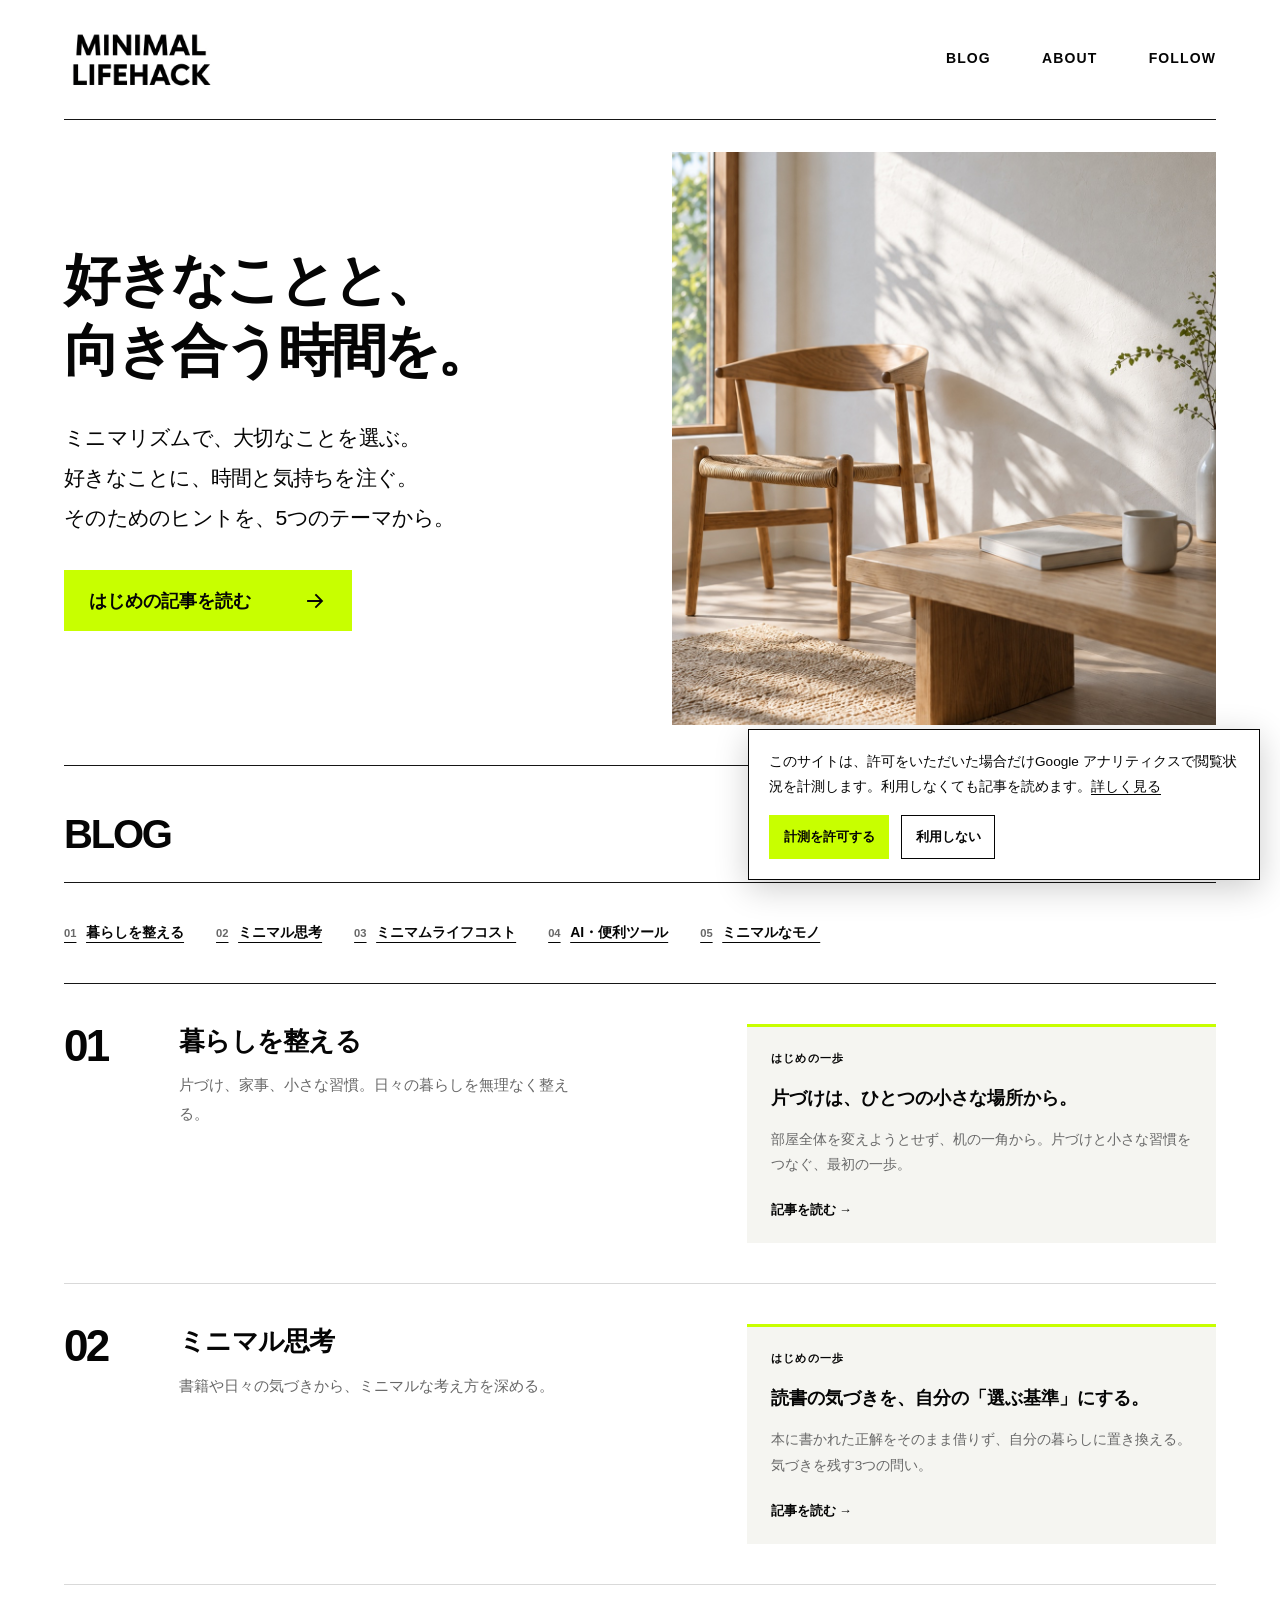
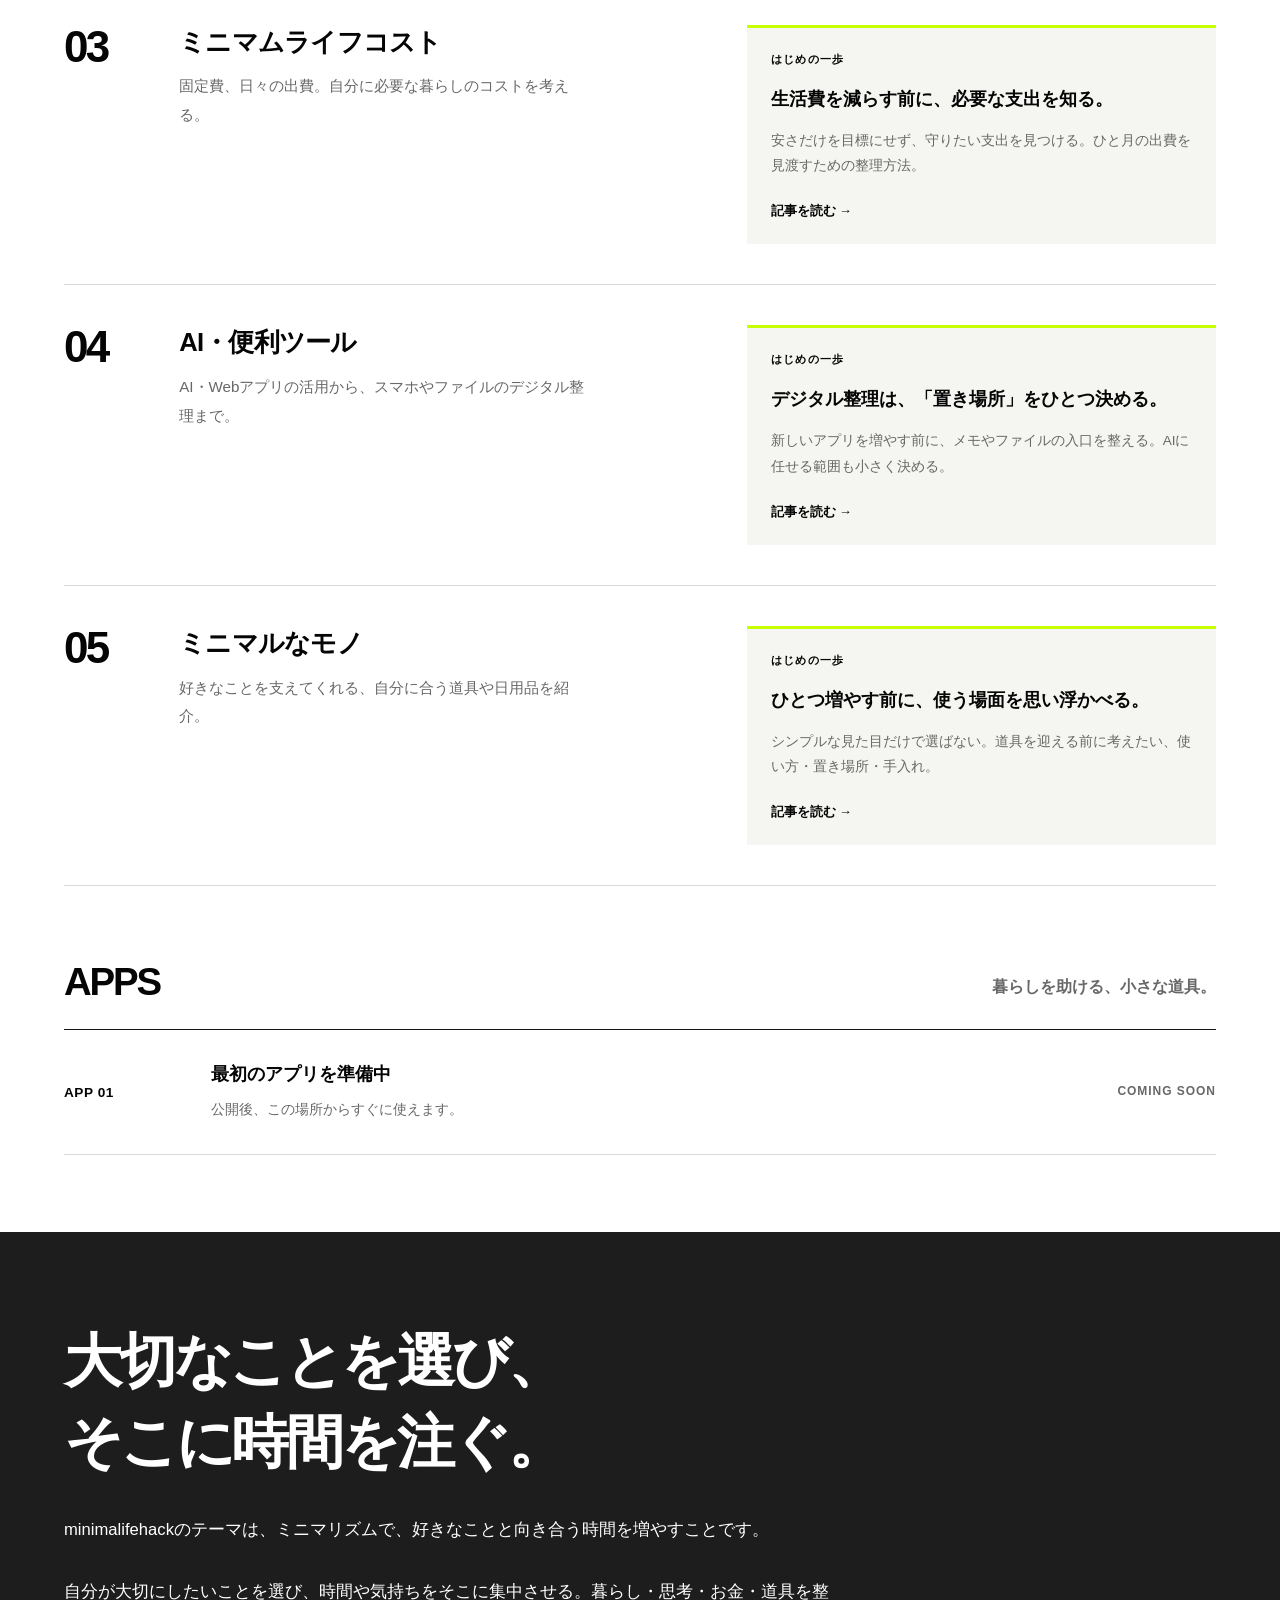
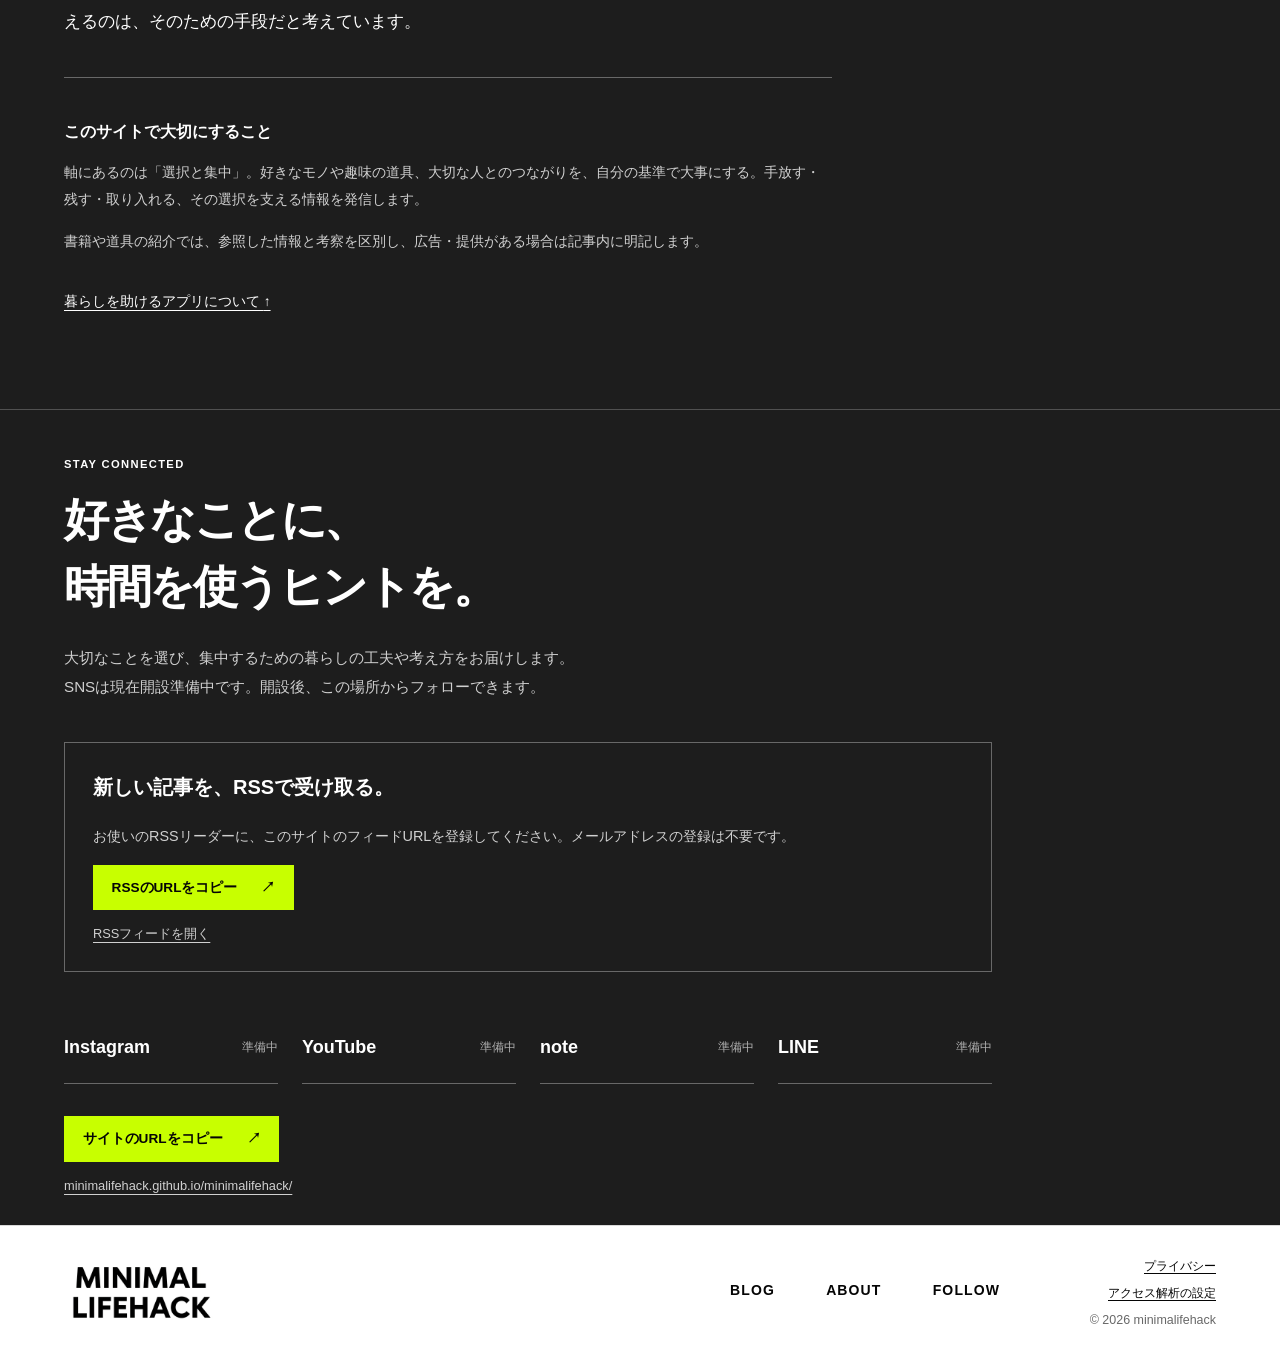
==== commit 897f4eae: "Add consent-based analytics and simplify homepage" ====
--- a/index.html
+++ b/index.html
@@ -21,7 +21,8 @@
     <meta property="og:image:alt" content="自然光が差し込む、椅子と小さなテーブルのある空間" />
     <meta property="og:locale" content="ja_JP" />
     <meta name="twitter:card" content="summary_large_image" />
-    <link rel="stylesheet" href="./styles.css?v=20261001-focus" />
+    <link rel="stylesheet" href="./styles.css?v=20261001-analytics" />
+    <script src="./analytics.js?v=20261001-analytics" defer></script>
     <script src="./app.js?v=20261001-focus" defer></script>
   </head>
   <body>
@@ -55,24 +56,12 @@
               <path d="M5 12h13M13 6l6 6-6 6" />
             </svg>
           </a>
-          <a class="hero-secondary" href="#follow">更新情報・SNSを見る <span aria-hidden="true">↗</span></a>
         </div>
         <figure class="hero-photo">
           <img src="./assets/minimalism-quiet-living.jpg"
             alt="自然光が差し込む静かな空間に、木の椅子と本、白いカップを置いた小さなテーブル"
             width="1122" height="1402" fetchpriority="high" />
         </figure>
-      </section>
-
-      <section class="start-section" aria-labelledby="start-title">
-        <p class="eyebrow">START HERE</p>
-        <h2 id="start-title">全部を変えずに、<br class="mobile-break" />ひとつから。</h2>
-        <p class="section-intro">読書、趣味、大切な人と過ごす時間。もっと向き合いたいことを思い浮かべてみてください。その時間をつくるために、今の暮らしで整えたいテーマから始めましょう。</p>
-        <div class="start-links">
-          <a href="#blog-living"><span>好きなことを楽しむ時間がほしい</span><strong>暮らしを整える <span aria-hidden="true">↗</span></strong></a>
-          <a href="#blog-mindset"><span>選ぶときの迷いを減らしたい</span><strong>ミニマル思考 <span aria-hidden="true">↗</span></strong></a>
-          <a href="#blog-life-cost"><span>自分に必要な出費を知りたい</span><strong>ミニマムライフコスト <span aria-hidden="true">↗</span></strong></a>
-        </div>
       </section>
 
       <section class="blog-section" id="blog" aria-labelledby="blog-title">
@@ -240,7 +229,6 @@
             </li>
           </ul>
           <div class="share-site">
-            <p>このサイトを、あとで読みたい人へ。</p>
             <button class="copy-link" type="button" data-copy-url="https://minimalifehack.github.io/minimalifehack/" hidden>サイトのURLをコピー <span aria-hidden="true">↗</span></button>
             <a class="share-url" href="https://minimalifehack.github.io/minimalifehack/">minimalifehack.github.io/minimalifehack/</a>
             <p class="copy-status" role="status" aria-live="polite"></p>
@@ -259,7 +247,11 @@
         <a href="#about">ABOUT</a>
         <a href="#follow">FOLLOW</a>
       </nav>
-      <p>© 2026 minimalifehack</p>
+      <div class="footer-meta">
+        <a href="./privacy.html" rel="privacy-policy">プライバシー</a>
+        <button type="button" data-analytics-settings hidden>アクセス解析の設定</button>
+        <p>© 2026 minimalifehack</p>
+      </div>
     </footer>
   </body>
 </html>
--- a/styles.css
+++ b/styles.css
@@ -127,7 +127,6 @@
 .hero-copy { min-width: 0; }
 
 .hero h1,
-.start-section h2,
 .follow-section h2,
 .apps-section h2,
 .blog-section h2,
@@ -153,20 +152,8 @@
 
 .hero-copy > p span { display: block; }
 
-.hero-secondary { display: table; margin-top: 1.25rem; padding-block: 0.5rem; font-size: 0.9rem; font-weight: 700; text-underline-offset: 0.3em; }
-.hero-secondary span { margin-left: 0.75rem; }
-
-.start-section { padding: 4rem var(--page-gutter) 1rem; }
+
 .eyebrow { margin: 0 0 1rem; font-size: 0.7rem; font-weight: 800; letter-spacing: 0.12em; }
-.start-section h2 { font-size: clamp(1.6rem, 3vw, 2.5rem); line-height: 1.5; }
-.section-intro { max-width: 42rem; color: var(--muted); line-height: 1.9; }
-.mobile-break { display: none; }
-.start-links { display: grid; grid-template-columns: repeat(3, minmax(0, 1fr)); gap: 2rem; margin-top: 2rem; }
-.start-links a { display: block; padding: 1.25rem 0; border-top: 3px solid var(--ink); text-decoration: none; }
-.start-links a > span { display: block; color: var(--muted); font-size: 0.8rem; line-height: 1.8; }
-.start-links strong { display: block; margin-top: 0.8rem; font-size: 1rem; line-height: 1.7; }
-.start-links strong span { margin-left: 0.5rem; }
-.start-links a:hover strong { text-decoration: underline; text-underline-offset: 0.3em; }
 
 .hero-photo { margin: 0; min-width: 0; }
 
@@ -486,6 +473,26 @@
 
 .site-footer p { margin: 0; color: var(--muted); font-size: 0.78rem; }
 
+.footer-meta { display: flex; flex-direction: column; align-items: flex-end; gap: 0.4rem; }
+.footer-meta a,
+.footer-meta button { color: var(--ink); font: inherit; font-size: 0.78rem; text-underline-offset: 0.25em; }
+.footer-meta button { padding: 0.25rem 0; border: 0; background: transparent; cursor: pointer; text-decoration: underline; }
+.footer-meta button[hidden] { display: none; }
+
+.privacy-main { max-width: 58rem; margin-inline: auto; padding: 4rem var(--page-gutter) 5rem; }
+.privacy-main h1 { margin: 0 0 2rem; font-family: var(--display); font-size: clamp(2rem, 4vw, 3.5rem); letter-spacing: -0.05em; }
+.privacy-main h2 { margin-top: 3rem; font-size: 1.25rem; }
+.privacy-main p { line-height: 1.9; }
+.privacy-main a { text-underline-offset: 0.25em; overflow-wrap: anywhere; }
+
+.analytics-choice { position: fixed; z-index: 50; right: 1.25rem; bottom: 1.25rem; width: min(32rem, calc(100vw - 2.5rem)); padding: 1.25rem; border: 1px solid var(--ink); background: var(--paper); box-shadow: 0 0.5rem 2rem #0003; }
+.analytics-choice p { margin: 0; font-size: 0.85rem; line-height: 1.8; }
+.analytics-choice a { text-underline-offset: 0.25em; }
+.analytics-choice-actions { display: flex; flex-wrap: wrap; gap: 0.75rem; margin-top: 1rem; }
+.analytics-choice button { min-height: 2.75rem; padding: 0.55rem 0.85rem; border: 1px solid var(--ink); background: var(--paper); color: var(--ink); font: inherit; font-size: 0.8rem; font-weight: 700; cursor: pointer; }
+.analytics-choice button:first-child { background: var(--accent); border-color: var(--accent); }
+.analytics-choice button:hover { border-color: var(--muted); }
+
 :focus-visible { outline: 3px solid var(--accent); outline-offset: 4px; }
 
 @media (max-width: 900px) {
@@ -515,10 +522,6 @@
   .hero h1 { font-size: clamp(1.95rem, 8.5vw, 3.4rem); line-height: 1.3; }
   .hero-copy > p { margin-top: 1.5rem; font-size: 1rem; line-height: 1.9; }
   .hero-copy > p span { display: block; }
-  .start-section { padding-top: 3rem; }
-  .start-links { grid-template-columns: 1fr; gap: 0.25rem; }
-  .start-links a { border-top-width: 1px; }
-  .mobile-break { display: initial; }
   .hero-photo img { aspect-ratio: 1.2; object-position: 50% 65%; }
   .primary-action { margin-top: 1.5rem; min-height: 3.5rem; }
   .blog-section { padding-top: 2.5rem; }
@@ -535,6 +538,7 @@
   .about-section h2 { font-size: clamp(1.75rem, 6vw, 2.4rem); }
   .social-links { grid-template-columns: repeat(2, minmax(0, 1fr)); gap: 0.5rem 1.5rem; }
   .site-footer { display: flex; flex-direction: column; align-items: flex-start; gap: 1.25rem; }
+  .footer-meta { align-items: flex-start; }
 }
 
 @media (max-width: 360px) {
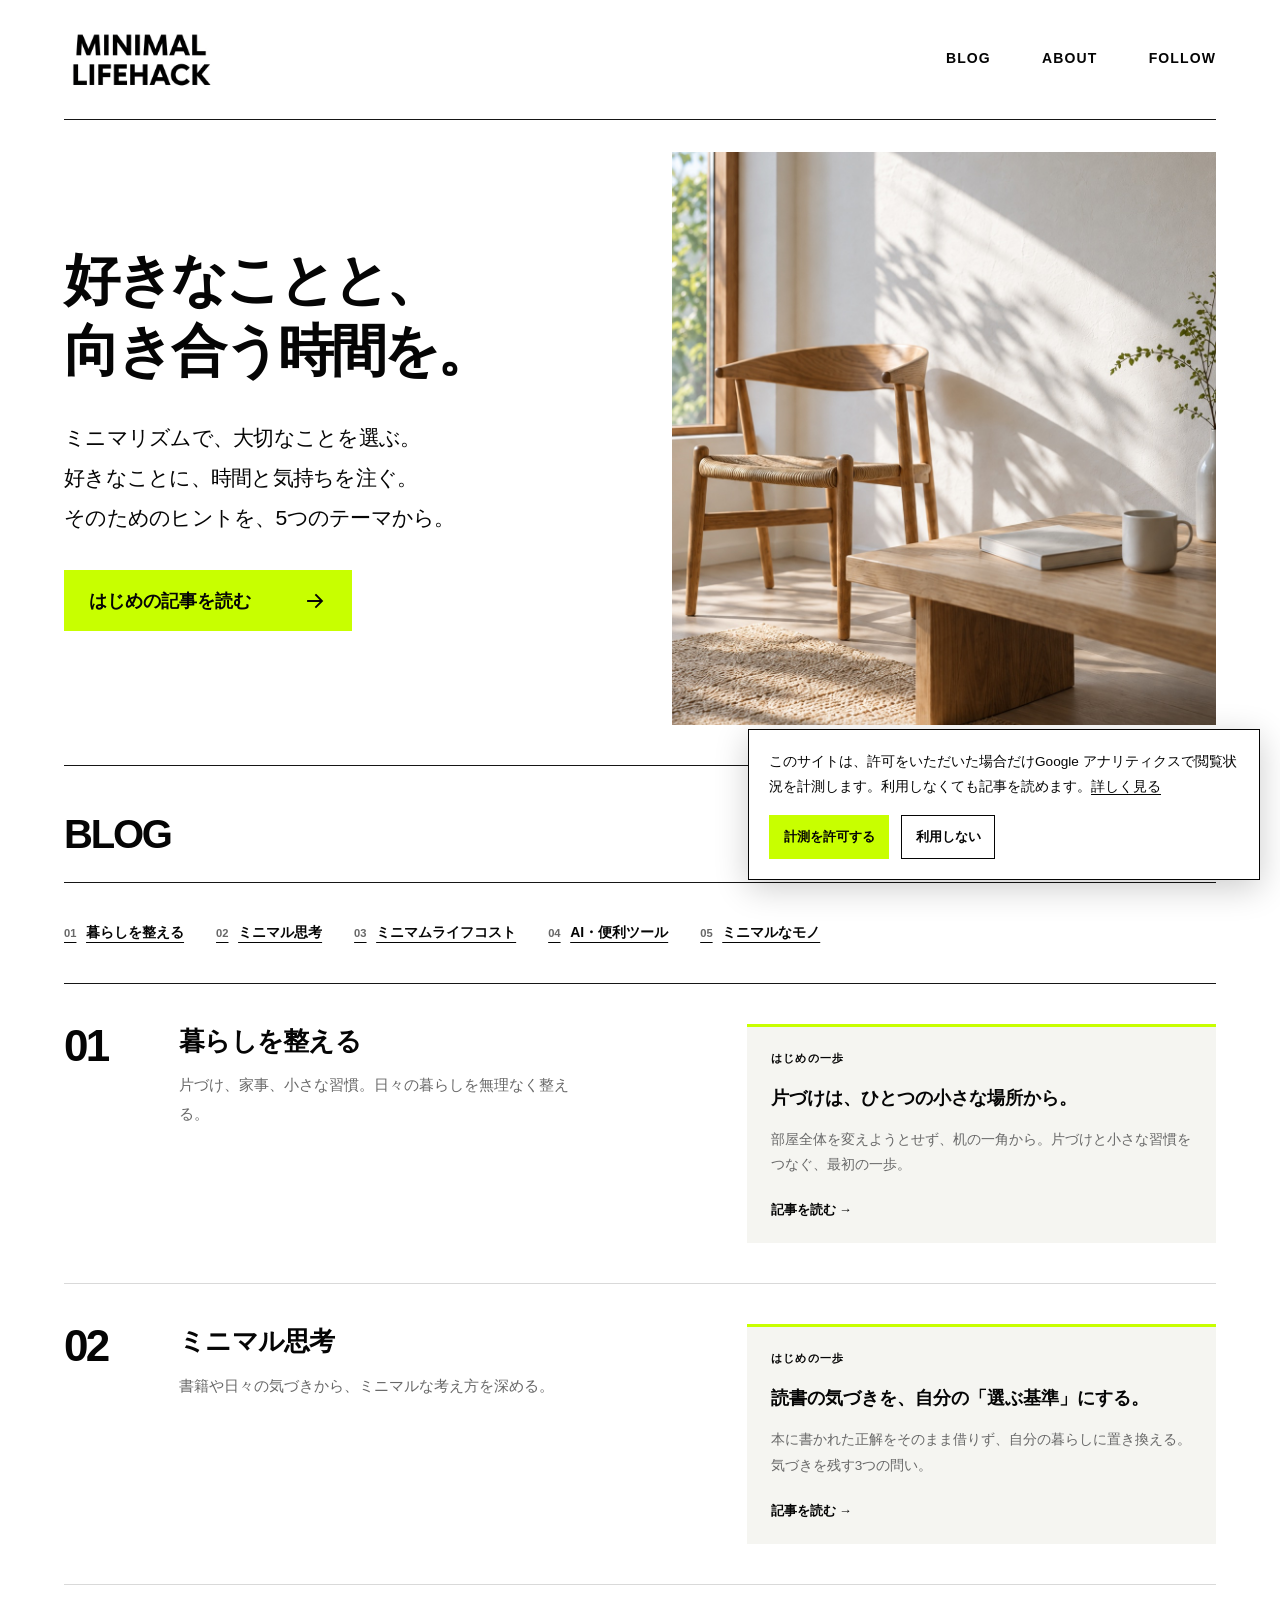
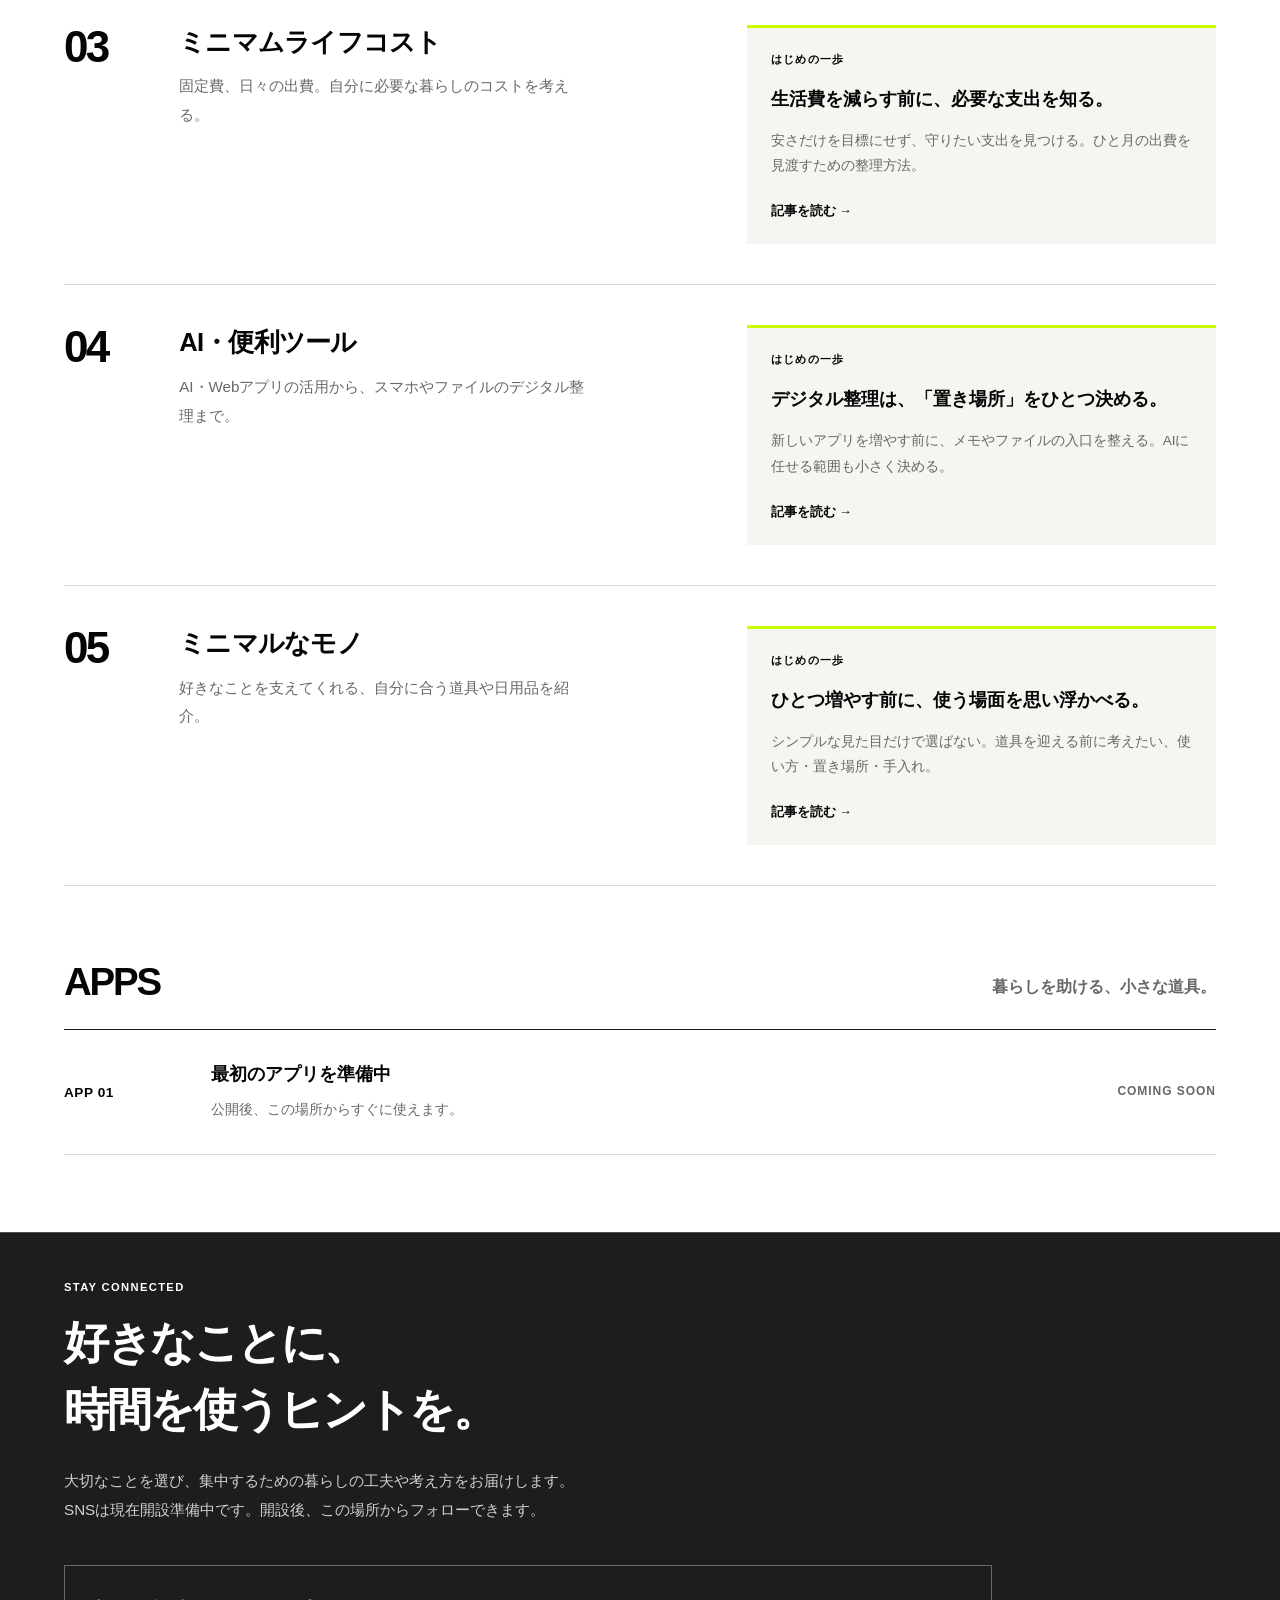
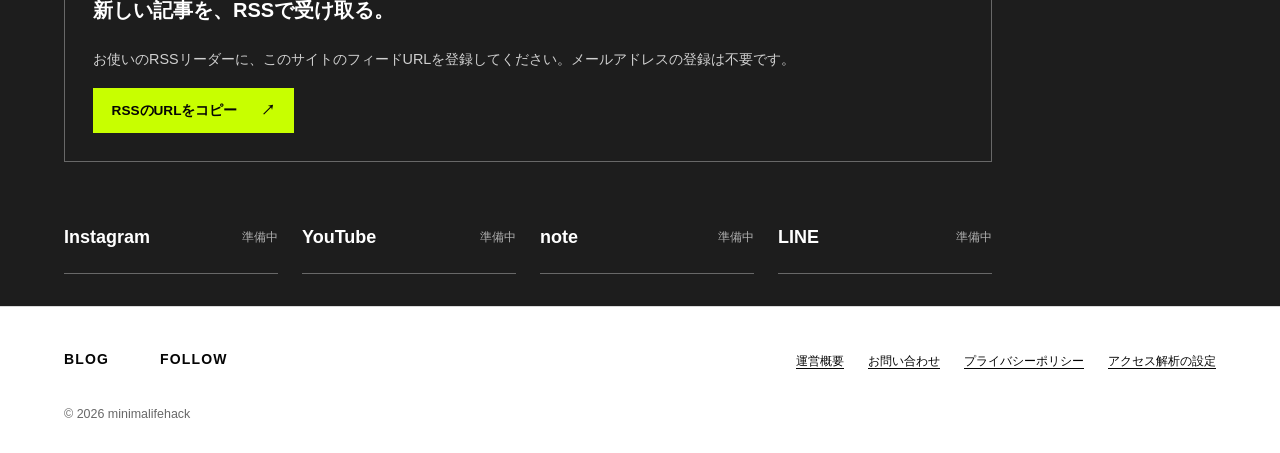
==== commit 698f4944: "Add information pages and simplify footer navigation" ====
--- a/index.html
+++ b/index.html
@@ -21,9 +21,9 @@
     <meta property="og:image:alt" content="自然光が差し込む、椅子と小さなテーブルのある空間" />
     <meta property="og:locale" content="ja_JP" />
     <meta name="twitter:card" content="summary_large_image" />
-    <link rel="stylesheet" href="./styles.css?v=20261001-analytics" />
+    <link rel="stylesheet" href="./styles.css?v=20261001-footer" />
     <script src="./analytics.js?v=20261001-analytics" defer></script>
-    <script src="./app.js?v=20261001-focus" defer></script>
+    <script src="./app.js?v=20261001-footer" defer></script>
   </head>
   <body>
     <a class="skip-link" href="#main">本文へ移動</a>
@@ -36,7 +36,7 @@
       </a>
       <nav class="site-nav" aria-label="メインナビゲーション">
         <a href="#blog">BLOG</a>
-        <a href="#about">ABOUT</a>
+        <a href="./about.html">ABOUT</a>
         <a href="#follow">FOLLOW</a>
       </nav>
     </header>
@@ -174,20 +174,6 @@
         </div>
       </section>
 
-      <section class="about-section" id="about" aria-labelledby="about-title">
-        <div class="about-copy">
-          <h2 id="about-title">大切なことを選び、<br />そこに時間を注ぐ。</h2>
-          <p>minimalifehackのテーマは、ミニマリズムで、好きなことと向き合う時間を増やすことです。</p>
-          <p>自分が大切にしたいことを選び、時間や気持ちをそこに集中させる。暮らし・思考・お金・道具を整えるのは、そのための手段だと考えています。</p>
-          <div class="editorial-policy">
-            <h3>このサイトで大切にすること</h3>
-            <p>軸にあるのは「選択と集中」。好きなモノや趣味の道具、大切な人とのつながりを、自分の基準で大事にする。手放す・残す・取り入れる、その選択を支える情報を発信します。</p>
-            <p>書籍や道具の紹介では、参照した情報と考察を区別し、広告・提供がある場合は記事内に明記します。</p>
-          </div>
-          <a class="about-tool-link" href="#apps">暮らしを助けるアプリについて <span aria-hidden="true">↑</span></a>
-        </div>
-      </section>
-
       <section class="follow-section" id="follow" aria-labelledby="follow-title">
         <div class="follow-heading">
           <p class="eyebrow">STAY CONNECTED</p>
@@ -198,7 +184,6 @@
           <div><h3>新しい記事を、RSSで受け取る。</h3><p>お使いのRSSリーダーに、このサイトのフィードURLを登録してください。メールアドレスの登録は不要です。</p></div>
           <div class="rss-controls">
             <button class="copy-link" type="button" data-copy-url="https://minimalifehack.github.io/minimalifehack/feed.xml" hidden>RSSのURLをコピー <span aria-hidden="true">↗</span></button>
-            <a class="share-url" href="./feed.xml">RSSフィードを開く</a>
             <p class="copy-status" role="status" aria-live="polite"></p>
           </div>
         </div>
@@ -228,30 +213,21 @@
               </span>
             </li>
           </ul>
-          <div class="share-site">
-            <button class="copy-link" type="button" data-copy-url="https://minimalifehack.github.io/minimalifehack/" hidden>サイトのURLをコピー <span aria-hidden="true">↗</span></button>
-            <a class="share-url" href="https://minimalifehack.github.io/minimalifehack/">minimalifehack.github.io/minimalifehack/</a>
-            <p class="copy-status" role="status" aria-live="polite"></p>
-          </div>
       </section>
     </main>
 
     <footer class="site-footer">
-      <a class="brand" href="#top" aria-label="minimalifehack トップへ">
-        <span class="brand-crop" aria-hidden="true">
-          <img src="./assets/minimal-lifehack-logo.jpeg" alt="" />
-        </span>
-      </a>
       <nav class="site-nav" aria-label="フッターナビゲーション">
         <a href="#blog">BLOG</a>
-        <a href="#about">ABOUT</a>
         <a href="#follow">FOLLOW</a>
       </nav>
       <div class="footer-meta">
-        <a href="./privacy.html" rel="privacy-policy">プライバシー</a>
+        <a href="./about.html">運営概要</a>
+        <a href="./contact.html">お問い合わせ</a>
+        <a href="./privacy.html" rel="privacy-policy">プライバシーポリシー</a>
         <button type="button" data-analytics-settings hidden>アクセス解析の設定</button>
-        <p>© 2026 minimalifehack</p>
       </div>
+      <p class="footer-copyright">© 2026 minimalifehack</p>
     </footer>
   </body>
 </html>
--- a/styles.css
+++ b/styles.css
@@ -421,13 +421,11 @@
 .follow-section { padding: 3rem var(--page-gutter) 2rem; color: var(--paper); background: var(--dark-surface); border-top: 1px solid #505050; }
 .follow-section h2 { font-size: clamp(1.75rem, 3.5vw, 3rem); line-height: 1.5; }
 .follow-heading > p:last-child { color: #d0d0d0; font-size: 0.95rem; line-height: 1.9; margin-top: 1.5rem; }
-.share-site { margin-top: 2rem; }
-.share-site > p:first-child { font-size: 0.9rem; }
 .copy-link { display: inline-flex; gap: 1.5rem; align-items: center; min-height: 2.75rem; padding: 0.8rem 1.1rem; border: 1px solid var(--accent); background: var(--accent); color: var(--ink); font: inherit; font-size: 0.85rem; font-weight: 700; cursor: pointer; }
 .copy-link[hidden] { display: none; }
 .copy-link:hover { background: var(--paper); border-color: var(--paper); }
 .share-url { display: block; width: fit-content; max-width: 100%; margin-top: 1rem; color: #d0d0d0; font-size: 0.8rem; overflow-wrap: anywhere; text-underline-offset: 0.3em; }
-.copy-status { min-height: 1.8em; color: #d0d0d0; font-size: 0.85rem; line-height: 1.8; }
+.copy-status { overflow-wrap: anywhere; min-height: 1.8em; color: #d0d0d0; font-size: 0.85rem; line-height: 1.8; }
 .copy-status:empty { min-height: 0; margin: 0; }
 
 .social-links {
@@ -462,8 +460,8 @@
 
 .site-footer {
   display: grid;
-  grid-template-columns: 1fr auto auto;
-  gap: 1.5rem clamp(2rem, 7vw, 7rem);
+  grid-template-columns: auto minmax(0, 1fr);
+  gap: 1.5rem 2rem;
   align-items: center;
   padding: 2rem var(--page-gutter);
   color: var(--ink);
@@ -473,7 +471,8 @@
 
 .site-footer p { margin: 0; color: var(--muted); font-size: 0.78rem; }
 
-.footer-meta { display: flex; flex-direction: column; align-items: flex-end; gap: 0.4rem; }
+.footer-meta { display: flex; flex-wrap: wrap; justify-content: flex-end; align-items: center; gap: 0.75rem 1.5rem; }
+.footer-copyright { grid-column: 1 / -1; }
 .footer-meta a,
 .footer-meta button { color: var(--ink); font: inherit; font-size: 0.78rem; text-underline-offset: 0.25em; }
 .footer-meta button { padding: 0.25rem 0; border: 0; background: transparent; cursor: pointer; text-decoration: underline; }
@@ -502,8 +501,8 @@
   .hero-copy > p { font-size: 0.95rem; }
   .hero-copy > p span { display: inline; }
   .primary-action { min-width: 0; font-size: 0.9rem; gap: 1.5rem; }
-  .site-footer { grid-template-columns: 1fr auto; }
-  .site-footer p { grid-column: 1 / -1; }
+  .site-footer { grid-template-columns: 1fr; }
+  .footer-meta { justify-content: flex-start; }
 }
 
 @media (max-width: 640px) {
@@ -538,7 +537,7 @@
   .about-section h2 { font-size: clamp(1.75rem, 6vw, 2.4rem); }
   .social-links { grid-template-columns: repeat(2, minmax(0, 1fr)); gap: 0.5rem 1.5rem; }
   .site-footer { display: flex; flex-direction: column; align-items: flex-start; gap: 1.25rem; }
-  .footer-meta { align-items: flex-start; }
+  .footer-meta { gap: 0.65rem 1.25rem; }
 }
 
 @media (max-width: 360px) {
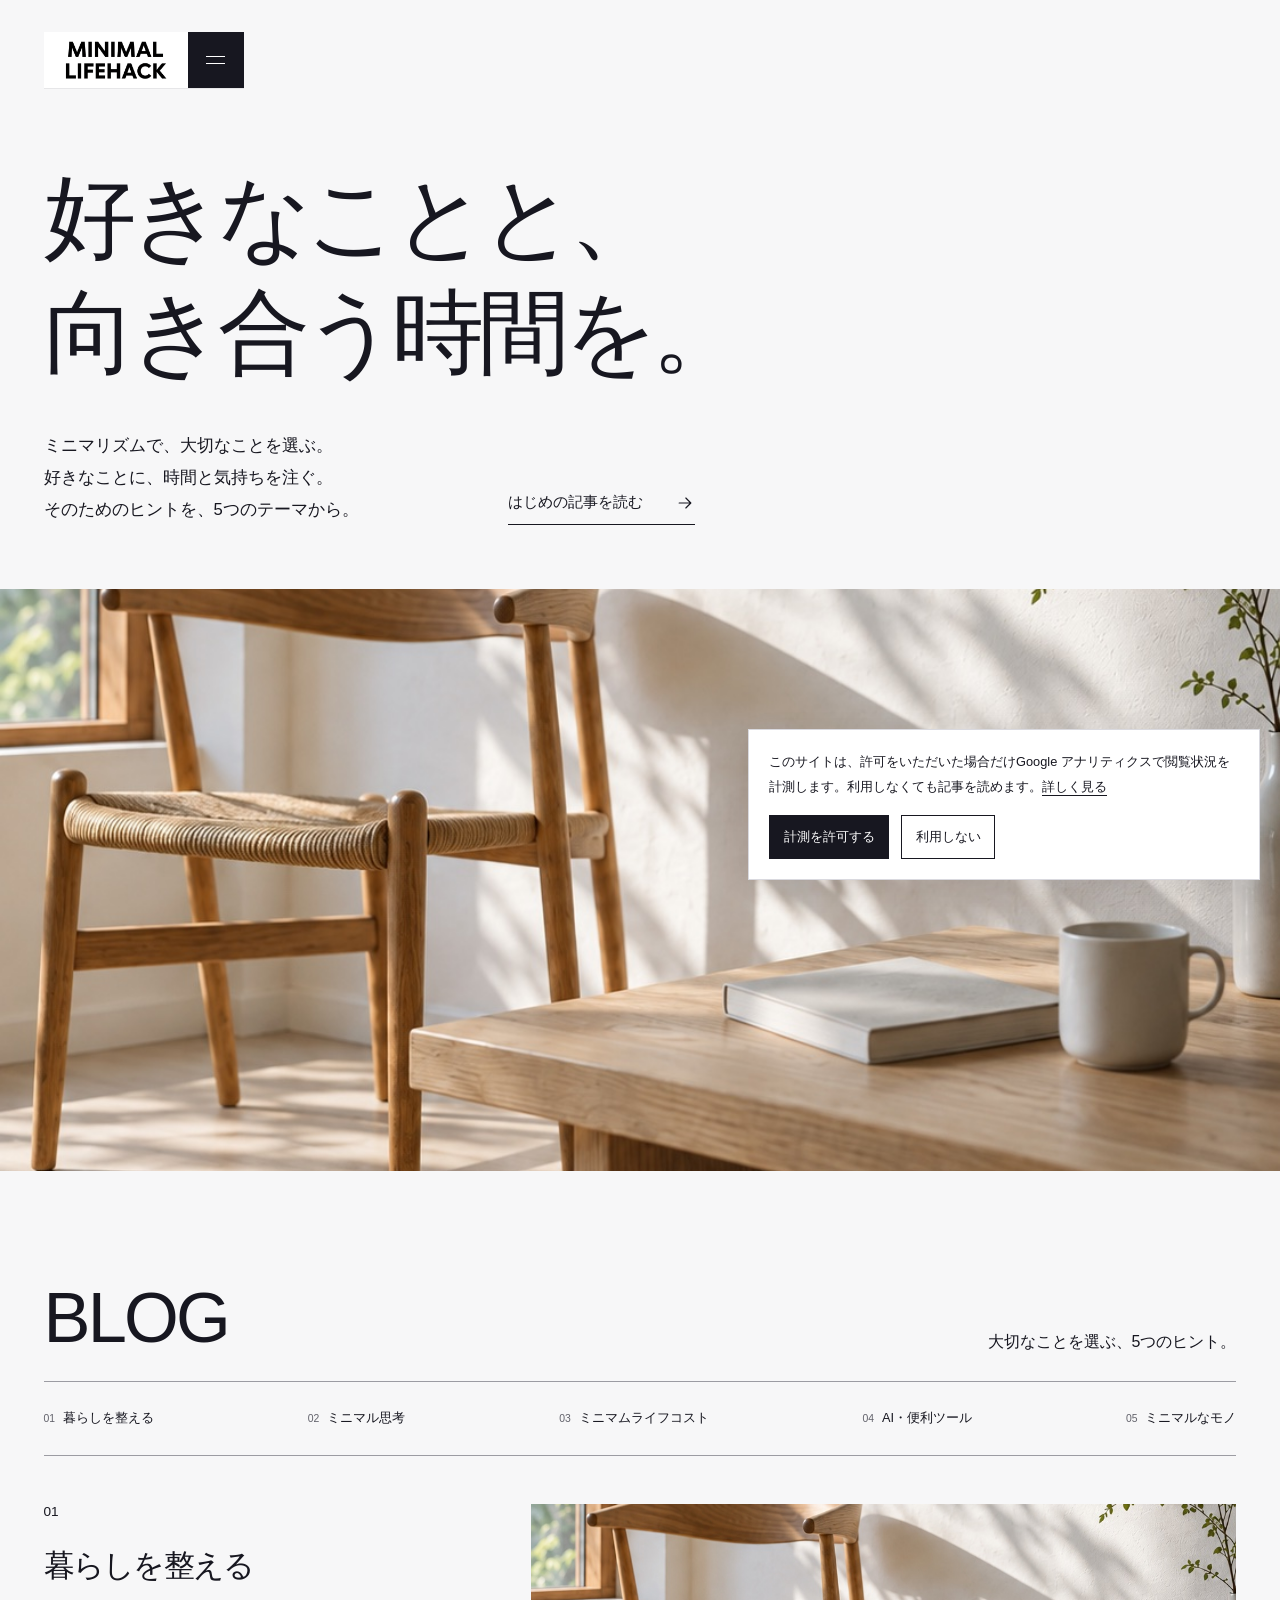
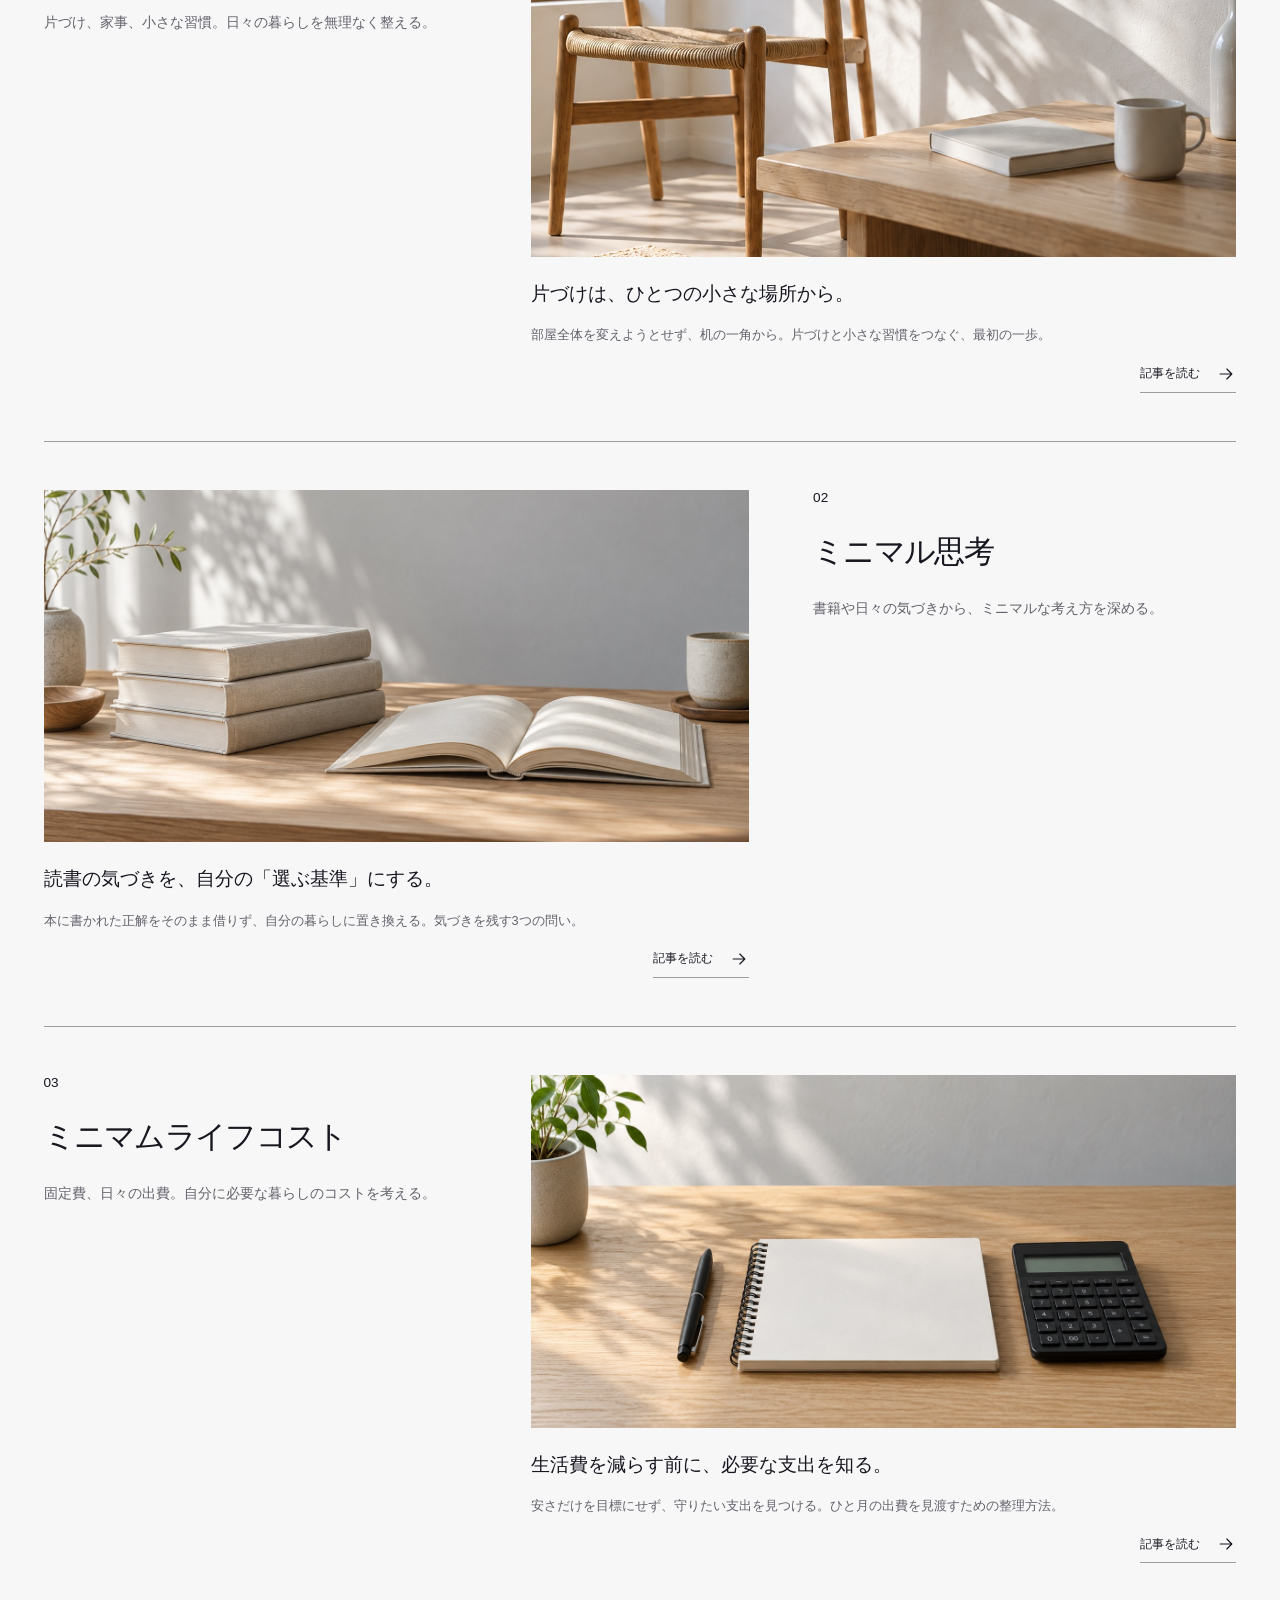
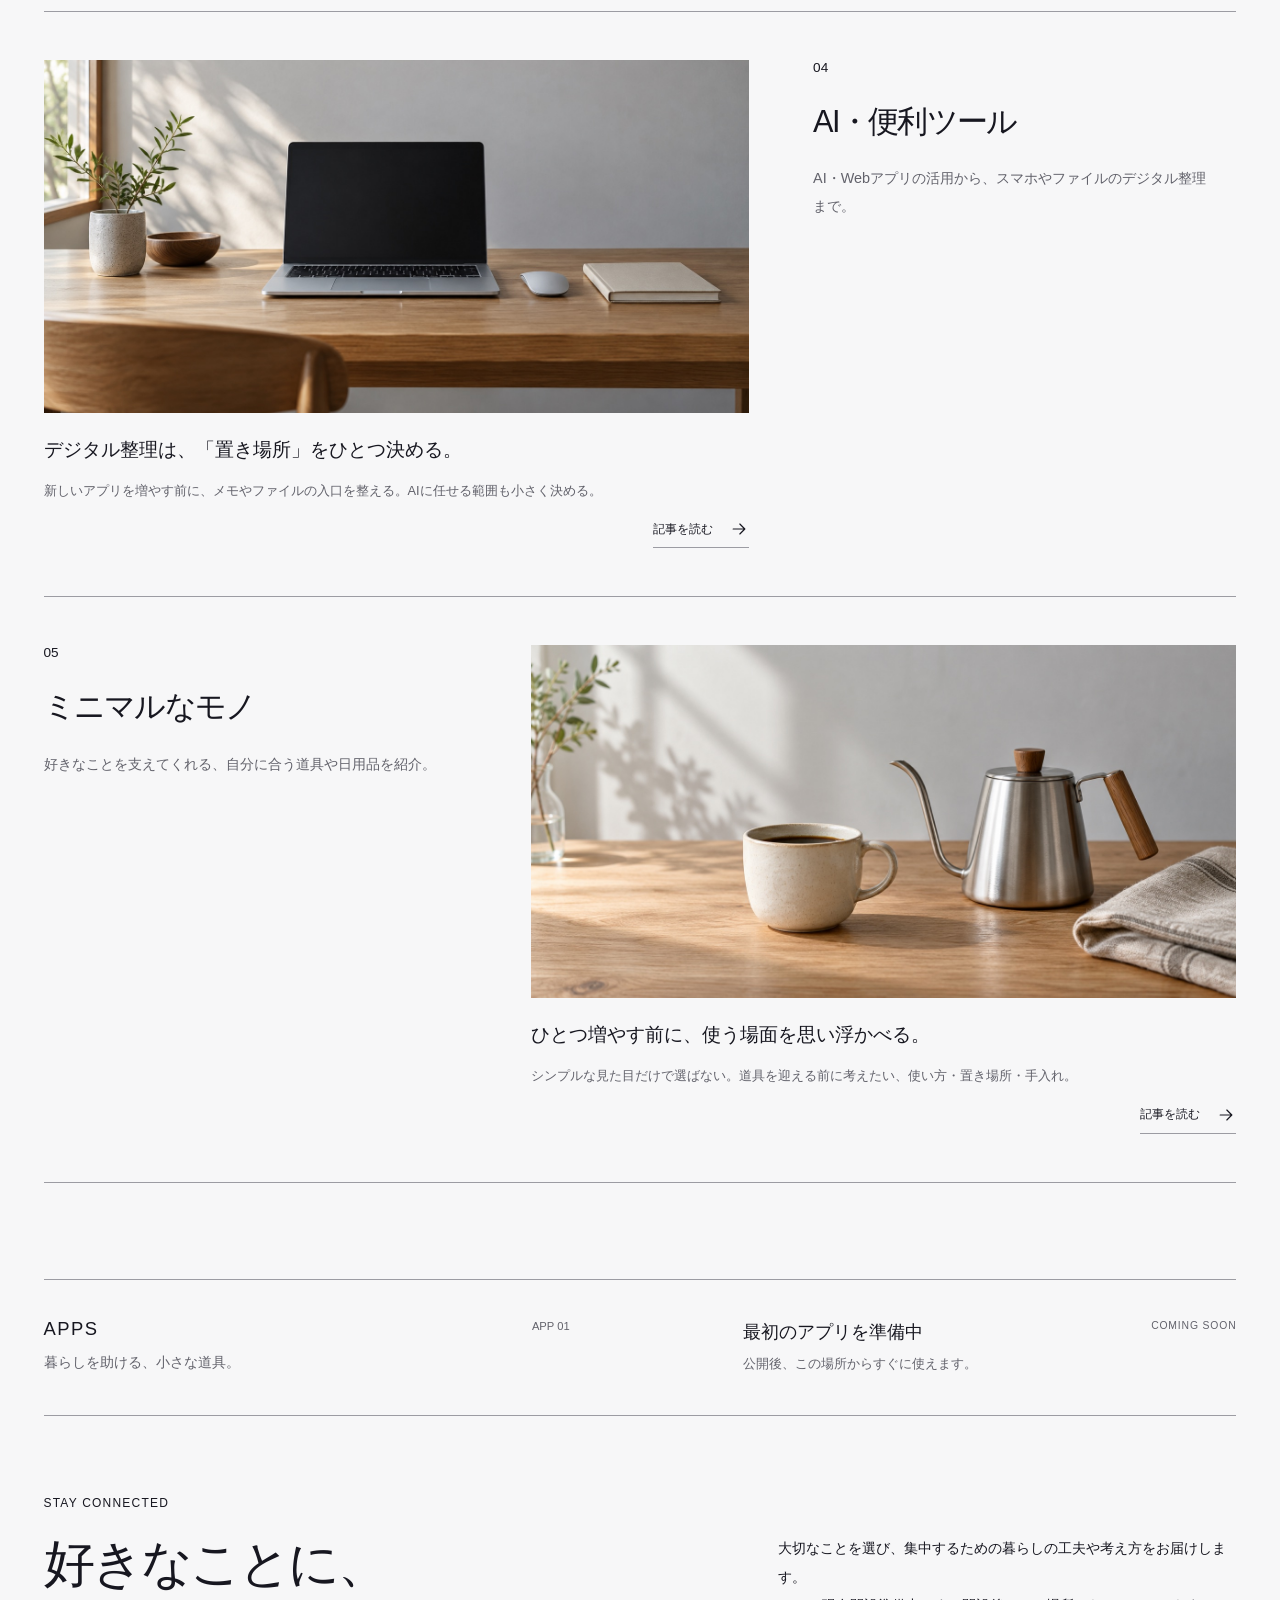
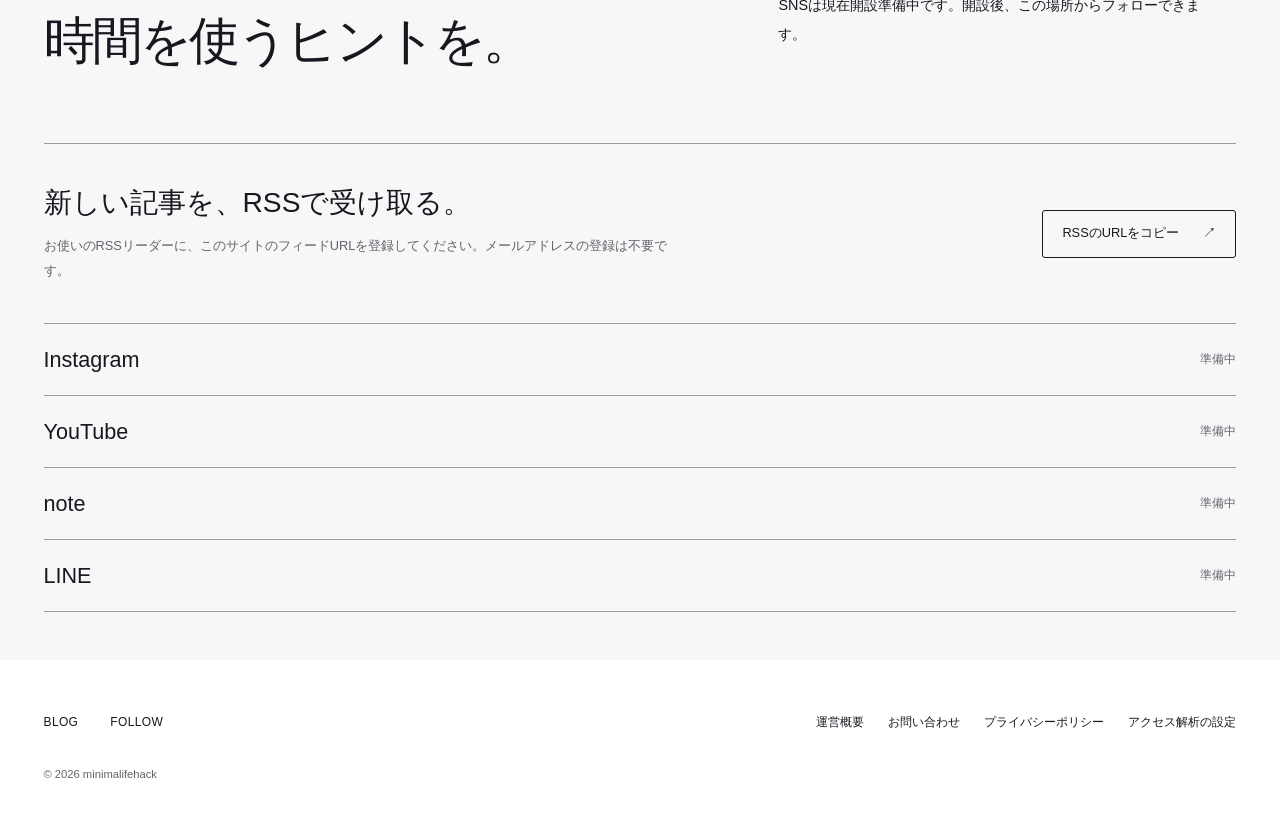
==== commit 0f7d5a1c: "Refine editorial layout and shared navigation" ====
--- a/index.html
+++ b/index.html
@@ -3,7 +3,7 @@
   <head>
     <meta charset="UTF-8" />
     <meta name="viewport" content="width=device-width, initial-scale=1" />
-    <meta name="theme-color" content="#ffffff" />
+    <meta name="theme-color" content="#f7f7f8" />
     <meta
       name="description"
       content="ミニマリズムで、好きなことと向き合う時間を増やす。暮らし・思考・お金・道具を選び、大切なことに集中するためのヒントを届けます。"
@@ -21,23 +21,23 @@
     <meta property="og:image:alt" content="自然光が差し込む、椅子と小さなテーブルのある空間" />
     <meta property="og:locale" content="ja_JP" />
     <meta name="twitter:card" content="summary_large_image" />
-    <link rel="stylesheet" href="./styles.css?v=20261001-footer" />
+    <link rel="stylesheet" href="./styles.css?v=20261002-editorial" />
     <script src="./analytics.js?v=20261001-analytics" defer></script>
-    <script src="./app.js?v=20261001-footer" defer></script>
+    <script src="./app.js?v=20261002-editorial" defer></script>
   </head>
-  <body>
+  <body class="home-page">
     <a class="skip-link" href="#main">本文へ移動</a>
 
     <header class="site-header" aria-label="サイトヘッダー">
-      <a class="brand" href="#top" aria-label="minimalifehack トップへ">
-        <span class="brand-crop" aria-hidden="true">
-          <img src="./assets/minimal-lifehack-logo.jpeg" alt="" />
-        </span>
+      <a class="brand" href="./index.html#top" aria-label="minimalifehack トップへ">
+        <span class="brand-crop" aria-hidden="true"><img src="./assets/minimal-lifehack-logo.jpeg" alt="" /></span>
       </a>
-      <nav class="site-nav" aria-label="メインナビゲーション">
-        <a href="#blog">BLOG</a>
-        <a href="./about.html">ABOUT</a>
-        <a href="#follow">FOLLOW</a>
+      <button class="menu-toggle" type="button" aria-expanded="false" aria-controls="site-menu" aria-label="メニューを開く" hidden><span></span><span></span></button>
+      <nav class="site-menu" id="site-menu" aria-label="メインナビゲーション">
+        <a href="./index.html#blog"><span>01</span>BLOG <svg viewBox="0 0 24 24" aria-hidden="true"><path d="M5 12h14M13 6l6 6-6 6" /></svg></a>
+        <a href="./about.html"><span>02</span>ABOUT <svg viewBox="0 0 24 24" aria-hidden="true"><path d="M5 12h14M13 6l6 6-6 6" /></svg></a>
+        <a href="./index.html#follow"><span>03</span>FOLLOW <svg viewBox="0 0 24 24" aria-hidden="true"><path d="M5 12h14M13 6l6 6-6 6" /></svg></a>
+        <a href="./contact.html"><span>04</span>CONTACT <svg viewBox="0 0 24 24" aria-hidden="true"><path d="M5 12h14M13 6l6 6-6 6" /></svg></a>
       </nav>
     </header>
 
@@ -78,77 +78,82 @@
         </nav>
         <div class="blog-categories">
           <section class="blog-category" id="blog-living" aria-labelledby="blog-living-title">
-            <p class="blog-category-number" aria-hidden="true">01</p>
-            <div class="blog-category-copy">
+            <div class="blog-category-copy">
+              <p class="blog-category-number" aria-hidden="true">01</p>
               <h3 id="blog-living-title">暮らしを整える</h3>
               <p>片づけ、家事、小さな習慣。日々の暮らしを無理なく整える。</p>
             </div>
             <div class="blog-articles" aria-label="暮らしを整えるの記事">
               <article class="article-card">
-                <p class="eyebrow">はじめの一歩</p>
+                <div class="article-image"><img src="./assets/minimalism-quiet-living.jpg" alt="自然光が差し込む、椅子と小さなテーブルのある空間" loading="lazy" width="1536" height="1024" /></div>
+
                 <h4><a href="./articles/one-small-space.html">片づけは、ひとつの小さな場所から。</a></h4>
                 <p>部屋全体を変えようとせず、机の一角から。片づけと小さな習慣をつなぐ、最初の一歩。</p>
-                <span class="article-card-hint" aria-hidden="true">記事を読む →</span>
+                <span class="article-card-hint" aria-hidden="true">記事を読む <svg viewBox="0 0 24 24" aria-hidden="true"><path d="M5 12h14M13 6l6 6-6 6" /></svg></span>
               </article>
             </div>
           </section>
           <section class="blog-category" id="blog-mindset" aria-labelledby="blog-mindset-title">
-            <p class="blog-category-number" aria-hidden="true">02</p>
-            <div class="blog-category-copy">
+            <div class="blog-category-copy">
+              <p class="blog-category-number" aria-hidden="true">02</p>
               <h3 id="blog-mindset-title">ミニマル思考</h3>
               <p>書籍や日々の気づきから、ミニマルな考え方を深める。</p>
             </div>
             <div class="blog-articles" aria-label="ミニマル思考の記事">
               <article class="article-card">
-                <p class="eyebrow">はじめの一歩</p>
+                <div class="article-image"><img src="./assets/editorial-mindset.jpg" alt="机の上に置かれた本" loading="lazy" width="1536" height="1024" /></div>
+
                 <h4><a href="./articles/reading-your-own-standard.html">読書の気づきを、自分の「選ぶ基準」にする。</a></h4>
                 <p>本に書かれた正解をそのまま借りず、自分の暮らしに置き換える。気づきを残す3つの問い。</p>
-                <span class="article-card-hint" aria-hidden="true">記事を読む →</span>
+                <span class="article-card-hint" aria-hidden="true">記事を読む <svg viewBox="0 0 24 24" aria-hidden="true"><path d="M5 12h14M13 6l6 6-6 6" /></svg></span>
               </article>
             </div>
           </section>
           <section class="blog-category" id="blog-life-cost" aria-labelledby="blog-life-cost-title">
-            <p class="blog-category-number" aria-hidden="true">03</p>
-            <div class="blog-category-copy">
+            <div class="blog-category-copy">
+              <p class="blog-category-number" aria-hidden="true">03</p>
               <h3 id="blog-life-cost-title">ミニマムライフコスト</h3>
               <p>固定費、日々の出費。自分に必要な暮らしのコストを考える。</p>
             </div>
             <div class="blog-articles" aria-label="ミニマムライフコストの記事">
               <article class="article-card">
-                <p class="eyebrow">はじめの一歩</p>
+                <div class="article-image"><img src="./assets/editorial-cost.jpg" alt="支出を整理するノートと電卓" loading="lazy" width="1536" height="1024" /></div>
+
                 <h4><a href="./articles/know-your-living-cost.html">生活費を減らす前に、必要な支出を知る。</a></h4>
                 <p>安さだけを目標にせず、守りたい支出を見つける。ひと月の出費を見渡すための整理方法。</p>
-                <span class="article-card-hint" aria-hidden="true">記事を読む →</span>
+                <span class="article-card-hint" aria-hidden="true">記事を読む <svg viewBox="0 0 24 24" aria-hidden="true"><path d="M5 12h14M13 6l6 6-6 6" /></svg></span>
               </article>
             </div>
           </section>
           <section class="blog-category" id="blog-tools" aria-labelledby="blog-tools-title">
-            <p class="blog-category-number" aria-hidden="true">04</p>
-            <div class="blog-category-copy">
+            <div class="blog-category-copy">
+              <p class="blog-category-number" aria-hidden="true">04</p>
               <h3 id="blog-tools-title">AI・便利ツール</h3>
               <p>AI・Webアプリの活用から、スマホやファイルのデジタル整理まで。</p>
             </div>
             <div class="blog-articles" aria-label="AI・便利ツールの記事">
               <article class="article-card">
-                <p class="eyebrow">はじめの一歩</p>
+                <div class="article-image"><img src="./assets/editorial-digital.jpg" alt="必要な道具を揃えたシンプルな作業机" loading="lazy" width="1536" height="1024" /></div>
+
                 <h4><a href="./articles/digital-one-place.html">デジタル整理は、「置き場所」をひとつ決める。</a></h4>
                 <p>新しいアプリを増やす前に、メモやファイルの入口を整える。AIに任せる範囲も小さく決める。</p>
-                <span class="article-card-hint" aria-hidden="true">記事を読む →</span>
+                <span class="article-card-hint" aria-hidden="true">記事を読む <svg viewBox="0 0 24 24" aria-hidden="true"><path d="M5 12h14M13 6l6 6-6 6" /></svg></span>
               </article>
             </div>
           </section>
           <section class="blog-category" id="blog-goods" aria-labelledby="blog-goods-title">
-            <p class="blog-category-number" aria-hidden="true">05</p>
-            <div class="blog-category-copy">
+            <div class="blog-category-copy">
+              <p class="blog-category-number" aria-hidden="true">05</p>
               <h3 id="blog-goods-title">ミニマルなモノ</h3>
               <p>好きなことを支えてくれる、自分に合う道具や日用品を紹介。</p>
             </div>
             <div class="blog-articles" aria-label="ミニマルなモノの記事">
               <article class="article-card">
-                <p class="eyebrow">はじめの一歩</p>
+                <div class="article-image"><img src="./assets/editorial-goods.jpg" alt="日々の時間を楽しむカップとケトル" loading="lazy" width="1536" height="1024" /></div>
+
                 <h4><a href="./articles/before-adding-one-thing.html">ひとつ増やす前に、使う場面を思い浮かべる。</a></h4>
                 <p>シンプルな見た目だけで選ばない。道具を迎える前に考えたい、使い方・置き場所・手入れ。</p>
-                <span class="article-card-hint" aria-hidden="true">記事を読む →</span>
+                <span class="article-card-hint" aria-hidden="true">記事を読む <svg viewBox="0 0 24 24" aria-hidden="true"><path d="M5 12h14M13 6l6 6-6 6" /></svg></span>
               </article>
             </div>
           </section>
--- a/styles.css
+++ b/styles.css
@@ -1,551 +1,216 @@
 :root {
-  --ink: #050505;
-  --dark-surface: #1d1d1d;
-  --paper: #ffffff;
-  --muted: #686868;
-  --line: #161616;
-  --soft-line: #d9d9d9;
-  --accent: #c8ff00;
-  --page-gutter: clamp(1.25rem, 5vw, 4.75rem);
-  --display: "Arial Black", "Helvetica Neue", "Noto Sans JP", Arial, sans-serif;
+  --ink: #171720;
+  --paper: #f7f7f8;
+  --muted: #62626b;
+  --line: #9c9ca3;
+  --soft-line: #d9d9df;
+  --accent: #353b5b;
+  --dark-surface: #171720;
+  --page-gutter: clamp(1.25rem, 3.4vw, 4rem);
   --sans: "Helvetica Neue", "Hiragino Kaku Gothic ProN", "Yu Gothic", Arial, sans-serif;
-}
-
+  --display: var(--sans);
+}
 * { box-sizing: border-box; }
-
-html {
-  background: var(--paper);
-}
-
-body {
-  margin: 0;
-  color: var(--ink);
-  background: var(--paper);
-  font-family: var(--sans);
-  -webkit-font-smoothing: antialiased;
-}
-
-a { color: inherit; }
-
-.skip-link {
-  position: fixed;
-  z-index: 100;
-  top: 0.75rem;
-  left: 0.75rem;
-  padding: 0.75rem 1rem;
-  background: var(--accent);
-  color: var(--ink);
-  font-weight: 700;
-  transform: translateY(-150%);
-}
-
-.skip-link:focus { transform: translateY(0); }
-
-.site-header {
-  position: relative;
-  z-index: 10;
-  display: flex;
-  align-items: center;
-  justify-content: space-between;
-  min-height: 7.5rem;
-  margin: 0 var(--page-gutter);
-  border-bottom: 1px solid var(--line);
-}
-
-.brand {
-  display: block;
-  flex: none;
-  width: clamp(8.4rem, 12vw, 12rem);
-  aspect-ratio: 2.6;
-  overflow: hidden;
-}
-
-.brand-crop {
-  position: relative;
-  display: block;
-  width: 100%;
-  height: 100%;
-  overflow: hidden;
-}
-
-.brand-crop img {
-  position: absolute;
-  width: 124%;
-  max-width: none;
-  left: -12%;
-  top: 50%;
-  transform: translateY(-50%);
-}
-
-.site-nav {
-  display: flex;
-  gap: clamp(1.5rem, 4vw, 4.25rem);
-}
-
-.site-nav a {
-  font-size: 0.875rem;
-  font-weight: 800;
-  letter-spacing: 0.08em;
-  text-decoration: none;
-}
-
-.site-nav a {
-  position: relative;
-  padding-block: 0.75rem;
-  min-height: 2.75rem;
-}
-
-.site-nav a::after {
-  content: "";
-  position: absolute;
-  left: 0;
-  bottom: 0.4rem;
-  width: 100%;
-  height: 2px;
-  background: var(--ink);
-  transform: scaleX(0);
-  transform-origin: right;
-  transition: transform 180ms ease;
-}
-
-.site-nav a:hover::after,
-.site-nav a:focus-visible::after {
-  transform: scaleX(1);
-  transform-origin: left;
-}
-
-.hero {
-  display: grid;
-  grid-template-columns: minmax(0, 1fr) minmax(0, 1fr);
-  gap: clamp(2rem, 5vw, 5rem);
-  align-items: center;
-  margin: 0 var(--page-gutter);
-  padding: 2rem 0 2.5rem;
-  border-bottom: 1px solid var(--line);
-}
-
-.hero-copy { min-width: 0; }
-
-.hero h1,
-.follow-section h2,
-.apps-section h2,
-.blog-section h2,
-.about-section h2 {
-  margin: 0;
-  font-family: var(--display);
-  font-weight: 900;
-  letter-spacing: -0.055em;
-}
-
-.hero h1 {
-  font-size: clamp(2.3rem, 4.4vw, 4.7rem);
-  line-height: 1.25;
-}
-
-.hero-copy > p {
-  margin: 2rem 0 0;
-  font-size: clamp(1rem, 1.65vw, 1.5625rem);
-  font-weight: 500;
-  line-height: 1.9;
-  letter-spacing: -0.035em;
-}
-
+html { background: var(--paper); scroll-padding-top: 7rem; }
+body { margin: 0; color: var(--ink); background: var(--paper); font-family: var(--sans); -webkit-font-smoothing: antialiased; }
+a { color: inherit; text-underline-offset: 0.3em; }
+button { font: inherit; }
+img { display: block; max-width: 100%; }
+svg { width: 1.25rem; height: 1.25rem; fill: none; stroke: currentColor; stroke-width: 1.4; stroke-linecap: round; stroke-linejoin: round; }
+[hidden] { display: none !important; }
+:focus-visible { outline: 2px solid #536394; outline-offset: 5px; }
+::selection { background: #dadce5; color: var(--ink); }
+.skip-link { position: fixed; top: 1rem; left: 1rem; z-index: 100; padding: 1rem; color: white; background: var(--ink); transform: translateY(-200%); }
+.skip-link:focus { transform: none; }
+
+/* The compact navigation stays reachable while leaving the editorial canvas open. */
+.site-header { position: fixed; top: 2rem; left: var(--page-gutter); z-index: 60; display: flex; align-items: center; padding-left: 1rem; background: #fff; box-shadow: 0 1px 0 #17172012; }
+.brand { display: block; flex: none; width: 7rem; aspect-ratio: 2.6; margin-right: 1rem; overflow: hidden; }
+.brand-crop { position: relative; display: block; width: 100%; height: 100%; overflow: hidden; }
+.brand-crop img { position: absolute; width: 124%; max-width: none; left: -12%; top: 50%; transform: translateY(-50%); }
+.menu-toggle { width: 3.5rem; height: 3.5rem; border: 0; background: var(--ink); color: white; display: grid; align-content: center; justify-content: center; gap: 6px; cursor: pointer; }
+.menu-toggle span { display: block; width: 19px; height: 1px; background: currentColor; transition: transform 180ms ease; }
+.menu-toggle[aria-expanded="true"] span:first-child { transform: translateY(3.5px) rotate(45deg); }
+.menu-toggle[aria-expanded="true"] span:last-child { transform: translateY(-3.5px) rotate(-45deg); }
+.site-menu { position: absolute; top: calc(100% + 8px); left: 0; min-width: min(22rem, calc(100vw - 2 * var(--page-gutter))); padding: 1.25rem 1.5rem; color: #fff; background: var(--ink); }
+.site-menu a { display: flex; align-items: center; gap: 1rem; min-height: 3.5rem; border-bottom: 1px solid #ffffff30; font-size: 1.5rem; font-weight: 400; text-decoration: none; }
+.site-menu a:last-child { border: 0; }
+.site-menu a > span { font-size: 0.65rem; color: #aaaab8; }
+.site-menu svg { margin-left: auto; }
+.site-menu a:hover { color: #c8cadb; }
+
+.hero { padding-top: clamp(10rem, 12vw, 12rem); }
+.hero-copy { display: grid; grid-template-columns: minmax(0, 26rem) auto; column-gap: 3rem; align-items: end; padding: 0 var(--page-gutter) 4rem; }
+.hero h1 { grid-column: 1 / -1; margin: 0 0 2.5rem; font-size: clamp(3rem, 7.2vw, 7.4rem); font-weight: 400; line-height: 1.25; letter-spacing: -0.065em; }
+.hero-copy > p { margin: 0; font-size: clamp(0.875rem, 1.3vw, 1.15rem); line-height: 1.9; }
 .hero-copy > p span { display: block; }
-
-
-.eyebrow { margin: 0 0 1rem; font-size: 0.7rem; font-weight: 800; letter-spacing: 0.12em; }
-
-.hero-photo { margin: 0; min-width: 0; }
-
-.hero-photo img {
-  display: block;
-  width: 100%;
-  height: auto;
-  aspect-ratio: 0.95;
-  object-fit: cover;
-  object-position: 50% 60%;
-}
-
-.primary-action {
-  display: inline-flex;
-  align-items: center;
-  justify-content: space-between;
-  text-decoration: none;
-  font-size: 1rem;
-  font-weight: 800;
-}
-
-.primary-action {
-  min-width: clamp(18rem, 22vw, 21.5rem);
-  font-size: clamp(1rem, 1.4vw, 1.375rem);
-  gap: 2rem;
-  margin-top: 2rem;
-  padding: 1.1rem 1.5rem;
-  background: var(--accent);
-  border: 1px solid var(--accent);
-  transition: background 180ms ease, border-color 180ms ease, color 180ms ease;
-}
-
-.primary-action svg {
-  width: 1.5rem;
-  fill: none;
-  stroke: currentColor;
-  stroke-width: 1.8;
-  stroke-linecap: square;
-  stroke-linejoin: miter;
-  transition: transform 180ms ease;
-}
-
-.primary-action:hover,
-.primary-action:focus-visible {
-  color: var(--paper);
-  background: var(--ink);
-  border-color: var(--ink);
-}
-
-.primary-action:hover svg,
-.primary-action:focus-visible svg { transform: translateX(0.35rem); }
-
-.apps-section {
-  padding: clamp(4rem, 6vw, 6rem) var(--page-gutter);
-}
-
-.section-title-row {
-  display: flex;
-  align-items: end;
-  justify-content: space-between;
-  gap: 2rem;
-  padding-bottom: 1.75rem;
-  border-bottom: 1px solid var(--line);
-}
-
-.blog-section h2 { font-size: clamp(2.5rem, 3vw, 3rem); line-height: 1; }
-.blog-section .section-title-row > p { font-size: clamp(0.95rem, 1.3vw, 1.25rem); }
-.apps-section h2 { font-size: clamp(2rem, 3vw, 3rem); line-height: 1; }
-
-.section-title-row > p {
-  margin: 0;
-  padding-bottom: 0.2rem;
-  color: var(--muted);
-  font-size: 1rem;
-  font-weight: 600;
-}
-
-.app-row {
-  display: grid;
-  grid-template-columns: 6rem minmax(0, 1fr) auto;
-  gap: clamp(1.5rem, 4vw, 4rem);
-  align-items: center;
-  padding: 2rem 0;
-  border-bottom: 1px solid var(--soft-line);
-}
-
-.app-number {
-  margin: 0;
-  font-size: 0.85rem;
-  font-weight: 800;
-  letter-spacing: 0.04em;
-}
-
-.app-details h3 {
-  margin: 0 0 0.65rem;
-  font-size: 1.125rem;
-}
-
-.app-details p,
-.app-status { margin: 0; color: var(--muted); font-size: 0.875rem; line-height: 1.8; }
-
-.app-status { font-size: 0.75rem; font-weight: 700; letter-spacing: 0.08em; }
-
-.blog-section {
-  padding: 3rem var(--page-gutter) 0;
-}
-
-.blog-category-nav {
-  display: flex;
-  flex-wrap: wrap;
-  gap: 0.5rem 2rem;
-  padding: 1.75rem 0;
-  border-bottom: 1px solid var(--line);
-}
-
-.blog-category-nav a {
-  display: inline-flex;
-  align-items: center;
-  gap: 0.6rem;
-  min-height: 2.75rem;
-  font-size: 0.875rem;
-  font-weight: 700;
-  text-decoration-thickness: 1px;
-  text-underline-offset: 0.3rem;
-}
-
-.blog-category-nav a span {
-  color: var(--muted);
-  font-size: 0.7rem;
-  font-variant-numeric: tabular-nums;
-}
-
-.blog-category-nav a:hover { background: var(--accent); }
-
-.blog-category {
-  display: grid;
-  grid-template-columns: 4rem minmax(0, 1.1fr) minmax(0, 1fr);
-  gap: clamp(1.5rem, 4vw, 4rem);
-  align-items: start;
-  padding: 2.5rem 0;
-  border-bottom: 1px solid var(--soft-line);
-  scroll-margin-top: 2rem;
-}
-
-.blog-category-number {
-  margin: 0;
-  font-family: var(--display);
-  font-size: 2.75rem;
-  font-weight: 900;
-  line-height: 1;
-  letter-spacing: -0.06em;
-}
-
-.blog-category-copy h3 {
-  margin: 0 0 0.8rem;
-  font-size: clamp(1.25rem, 2vw, 1.75rem);
-  letter-spacing: -0.03em;
-}
-
-.blog-category-copy > p {
-  max-width: 26rem;
-  margin: 0;
-  color: var(--muted);
-  font-size: 0.95rem;
-  line-height: 1.9;
-}
-
+.primary-action { display: inline-flex; align-items: center; justify-content: space-between; gap: 2rem; width: fit-content; padding: 0.7rem 0; border-bottom: 1px solid var(--ink); text-decoration: none; font-weight: 400; font-size: 0.95rem; }
+.primary-action svg { transition: transform 180ms ease; }
+.primary-action:hover svg { transform: translateX(5px); }
+.hero-photo { margin: 0; overflow: hidden; }
+.hero-photo img { width: 100%; height: auto; aspect-ratio: 2.2; object-fit: cover; object-position: 50% 65%; }
+.eyebrow { margin: 0 0 1rem; font-size: 0.75rem; font-weight: 400; letter-spacing: 0.1em; }
+
+.blog-section { padding: 7rem var(--page-gutter) 0; }
+.section-title-row { display: flex; justify-content: space-between; align-items: end; gap: 2rem; padding-bottom: 1.75rem; border-bottom: 1px solid var(--line); }
+.section-title-row h2 { margin: 0; font-size: clamp(3rem, 5.5vw, 5.5rem); font-weight: 400; line-height: 1; letter-spacing: -0.04em; }
+.section-title-row > p { margin: 0; font-size: 1rem; font-weight: 400; }
+.blog-category-nav { display: flex; flex-wrap: wrap; justify-content: space-between; gap: 0.25rem 1.25rem; padding: 0.9rem 0; border-bottom: 1px solid var(--line); }
+.blog-category-nav a { display: inline-flex; align-items: center; gap: 0.5rem; min-height: 2.75rem; font-size: 0.8rem; text-decoration: none; }
+.blog-category-nav a span { font-size: 0.65rem; color: var(--muted); }
+.blog-category-nav a:hover { text-decoration: underline; }
+.blog-category { display: grid; grid-template-columns: minmax(0, 0.75fr) minmax(0, 1.25fr); gap: 4rem; align-items: start; padding: 3rem 0; border-bottom: 1px solid var(--line); }
+.blog-category:nth-child(even) { grid-template-columns: minmax(0, 1.25fr) minmax(0, 0.75fr); }
+.blog-category:nth-child(even) .blog-category-copy { grid-column: 2; grid-row: 1; }
+.blog-category:nth-child(even) .blog-articles { grid-column: 1; grid-row: 1; }
+.blog-category-number { margin: 0 0 1.5rem; font-size: 0.85rem; font-weight: 400; font-variant-numeric: tabular-nums; }
+.blog-category-copy h3 { margin: 0 0 1.25rem; font-size: clamp(1.4rem, 2.4vw, 2.5rem); font-weight: 400; line-height: 1.5; letter-spacing: -0.055em; }
+.blog-category-copy > p:last-child { max-width: 25rem; margin: 0; font-size: 0.9rem; color: var(--muted); line-height: 1.9; }
 .blog-articles { min-width: 0; }
-
-.article-card { position: relative; padding: 1.5rem; background: #f5f5f1; border-top: 3px solid var(--accent); }
-.article-card h4 { margin: 0; font-size: 1.15rem; line-height: 1.7; }
+.article-card { position: relative; }
+.article-image { overflow: hidden; margin-bottom: 1.25rem; background: #e8e7e4; }
+.article-image img { width: 100%; height: auto; aspect-ratio: 2; object-fit: cover; transition: transform 500ms ease; }
+.blog-category:first-child .article-image img { object-position: 50% 67%; }
+.article-card h4 { margin: 0; font-size: clamp(1rem, 1.45vw, 1.35rem); font-weight: 400; line-height: 1.8; }
 .article-card h4 a { text-decoration: none; }
 .article-card h4 a::after { content: ""; position: absolute; inset: 0; }
-.article-card:hover h4 { text-decoration: underline; text-underline-offset: 0.25em; }
-.article-card > p:not(.eyebrow) { color: var(--muted); font-size: 0.85rem; line-height: 1.9; }
-.article-card-hint { display: block; margin-top: 1.5rem; font-size: 0.8rem; font-weight: 700; }
-
-.rss-follow { max-width: 58rem; margin-top: 2.5rem; padding: 1.75rem; border: 1px solid #686868; }
-.rss-follow h3 { margin-top: 0; font-size: 1.25rem; line-height: 1.6; }
-.rss-follow > div > p { color: #d0d0d0; font-size: 0.9rem; line-height: 1.9; }
-
-.article-main { max-width: 58rem; margin: 0 auto; padding: 2rem var(--page-gutter) 4rem; }
-.breadcrumb { color: var(--muted); font-size: 0.8rem; line-height: 1.9; }
-.breadcrumb a { text-underline-offset: 0.25em; }
-.article-heading { padding: 3.5rem 0 2rem; border-bottom: 1px solid var(--soft-line); }
-.article-heading h1 { margin: 0; font-size: clamp(2rem, 4vw, 3.25rem); line-height: 1.5; letter-spacing: -0.04em; text-wrap: balance; }
-.article-deck { margin: 1.5rem 0; color: var(--muted); font-size: 1.05rem; line-height: 1.9; }
-.article-byline { font-size: 0.8rem; }
+.article-card:hover .article-image img { transform: scale(1.035); }
+.article-card:hover h4 { text-decoration: underline; }
+.article-card > p { margin: 0.8rem 0; color: var(--muted); font-size: 0.8rem; line-height: 1.9; }
+.article-card-hint { display: flex; align-items: center; gap: 1rem; width: fit-content; margin: 1rem 0 0 auto; padding-bottom: 0.5rem; border-bottom: 1px solid var(--line); font-size: 0.75rem; }
+
+.apps-section { display: grid; grid-template-columns: 1fr 1.6fr; gap: 3rem; margin: 6rem var(--page-gutter) 0; padding: 2.5rem 0; border-block: 1px solid var(--line); }
+.apps-section .section-title-row { display: block; border: 0; padding: 0; }
+.apps-section h2 { font-size: 1.15rem; letter-spacing: 0.08em; }
+.apps-section .section-title-row > p { margin-top: 1rem; font-size: 0.85rem; color: var(--muted); }
+.app-row { display: flex; flex-wrap: wrap; align-items: start; justify-content: space-between; gap: 1rem 2rem; }
+.app-number { margin: 0; font-size: 0.7rem; color: var(--muted); }
+.app-details h3 { margin: 0 0 0.5rem; font-size: 1.1rem; font-weight: 400; }
+.app-details p { margin: 0; color: var(--muted); font-size: 0.8rem; line-height: 1.8; }
+.app-status { margin: 0; font-size: 0.65rem; letter-spacing: 0.08em; color: var(--muted); }
+
+.follow-section { padding: 5rem var(--page-gutter) 3rem; }
+.follow-heading { display: grid; grid-template-columns: 1.5fr 1fr; gap: 0 3rem; }
+.follow-heading .eyebrow { grid-column: 1 / -1; }
+.follow-heading h2 { margin: 0; font-size: clamp(2rem, 4vw, 4rem); font-weight: 400; line-height: 1.5; letter-spacing: -0.055em; }
+.follow-heading > p:last-child { margin: 0.5rem 0 0; max-width: 28rem; font-size: 0.9rem; line-height: 2; }
+.rss-follow { display: flex; justify-content: space-between; align-items: center; gap: 2rem; margin-top: 4rem; padding: 2.5rem 0; border-block: 1px solid var(--line); }
+.rss-follow h3 { margin: 0 0 0.75rem; font-size: clamp(1.2rem, 2.2vw, 2rem); font-weight: 400; }
+.rss-follow > div > p { max-width: 40rem; margin: 0; color: var(--muted); font-size: 0.8rem; line-height: 1.9; }
+.rss-controls { flex: none; max-width: 100%; }
+.copy-link { display: inline-flex; gap: 1.5rem; align-items: center; justify-content: center; min-height: 3rem; padding: 0.8rem 1.2rem; border: 1px solid var(--ink); border-radius: 3px; background: transparent; color: var(--ink); font-size: 0.8rem; font-weight: 400; cursor: pointer; transition: background 180ms ease,color 180ms ease; }
+.copy-link:hover { background: var(--ink); color: white; }
+.copy-status { max-width: 30rem; overflow-wrap: anywhere; color: var(--muted); font-size: 0.75rem; line-height: 1.8; }
+.copy-status:empty { margin: 0; }
+.share-url { display: block; width: fit-content; max-width: 100%; margin-top: 1rem; color: var(--muted); font-size: 0.8rem; overflow-wrap: anywhere; }
+.social-links { margin: 0; padding: 0; list-style: none; }
+.social-link { display: flex; justify-content: space-between; align-items: center; gap: 1rem; min-height: 4.5rem; padding: 1.25rem 0; border-bottom: 1px solid var(--line); text-decoration: none; }
+.social-link-name { font-size: 1.35rem; font-weight: 400; }
+.social-link-status { font-size: 0.75rem; color: var(--muted); }
+
+.site-footer { display: grid; grid-template-columns: auto minmax(0,1fr); gap: 1.5rem 2rem; align-items: center; padding: 2.5rem var(--page-gutter); background: #fff; }
+.site-nav { display: flex; gap: 2rem; }
+.site-nav a { display: inline-flex; align-items: center; min-height: 2.75rem; font-size: 0.75rem; letter-spacing: 0.03em; font-weight: 400; text-decoration: none; }
+.site-nav a:hover { text-decoration: underline; }
+.footer-meta { display: flex; flex-wrap: wrap; justify-content: flex-end; align-items: center; gap: 0.65rem 1.5rem; }
+.footer-meta a,.footer-meta button { display: inline-flex; align-items: center; min-height: 2.5rem; color: var(--ink); font: inherit; font-size: 0.75rem; text-decoration: none; }
+.footer-meta a:hover,.footer-meta button:hover { text-decoration: underline; }
+.footer-meta button { padding: 0; border: 0; background: transparent; cursor: pointer; }
+.footer-copyright { grid-column: 1 / -1; margin: 0; color: var(--muted); font-size: 0.7rem; }
+
+/* Reading pages keep the same typography with a comfortable text measure. */
+.article-main,.privacy-main { max-width: 62rem; margin: 0 auto; padding: 10rem var(--page-gutter) 6rem; }
+.breadcrumb { color: var(--muted); font-size: 0.75rem; line-height: 1.9; }
+.article-heading { padding: 3rem 0 2rem; border-bottom: 1px solid var(--line); }
+.article-heading h1,.privacy-main h1 { margin: 0; font-size: clamp(2rem, 4vw, 3.5rem); font-weight: 400; line-height: 1.5; letter-spacing: -0.055em; }
+.article-deck { margin: 1.5rem 0; color: var(--muted); font-size: 1rem; line-height: 1.9; }
+.article-byline { font-size: 0.75rem; }
 .article-body { font-size: 1rem; line-height: 2.1; overflow-wrap: anywhere; }
 .article-body > p { margin-top: 2.5rem; }
-.article-body section { margin-top: 3rem; scroll-margin-top: 2rem; }
-.article-body h2 { font-size: clamp(1.3rem, 2.5vw, 1.65rem); line-height: 1.7; letter-spacing: -0.02em; }
-.article-toc { padding: 1.5rem; margin: 2.5rem 0; background: #f5f5f1; }
-.article-toc > p { margin-top: 0; font-size: 0.85rem; font-weight: 700; }
+.article-body section { margin-top: 3rem; }
+.article-body h2,.privacy-main h2 { font-size: clamp(1.25rem, 2.5vw, 1.65rem); font-weight: 500; line-height: 1.7; letter-spacing: -0.02em; }
+.article-toc { padding: 1.75rem 0; margin: 2.5rem 0; border-block: 1px solid var(--soft-line); }
+.article-toc > p { margin-top: 0; font-size: 0.85rem; }
 .article-toc ol { margin-bottom: 0; padding-left: 1.5rem; }
 .article-toc li { margin-top: 0.6rem; }
-.article-toc a { text-underline-offset: 0.3em; }
-.article-action { margin-top: 3rem; padding: 1.75rem; border-left: 4px solid var(--accent); background: #f5f5f1; }
+.article-action { margin-top: 3rem; padding: 1.5rem 2rem; border-left: 1px solid var(--ink); }
 .article-action h2 { margin-top: 0; }
 .article-action > p:last-child { margin-bottom: 0; }
-.article-share { margin-top: 2rem; padding-bottom: 1rem; border-bottom: 1px solid var(--soft-line); }
-.article-share .share-url, .article-share .copy-status { color: var(--muted); }
-.article-share .copy-link:hover { border-color: var(--ink); }
+.article-share { margin-top: 3rem; padding-block: 2rem; border-block: 1px solid var(--soft-line); }
 .related-articles { margin-top: 3rem; }
-.related-articles > h2 { font-size: 1.4rem; }
-.related-grid { display: grid; grid-template-columns: repeat(2, minmax(0, 1fr)); gap: 1.5rem; }
-.related-grid a { padding-block: 1.25rem; border-top: 1px solid var(--ink); text-decoration: none; }
+.related-articles > h2 { font-size: 1.4rem; font-weight: 400; }
+.related-grid { display: grid; grid-template-columns: repeat(2,minmax(0,1fr)); gap: 1.5rem; }
+.related-grid a { padding-block: 1.25rem; border-top: 1px solid var(--line); text-decoration: none; }
 .related-grid a > span { display: block; font-size: 0.75rem; color: var(--muted); }
-.related-grid strong { display: block; margin: 1rem 0; line-height: 1.9; }
-.related-grid a:hover strong { text-decoration: underline; text-underline-offset: 0.3em; }
-.article-follow { margin-top: 3rem; padding: 2rem; color: var(--paper); background: var(--dark-surface); }
-.article-follow h2 { font-size: 1.5rem; line-height: 1.7; }
-.article-follow > p:not(.eyebrow) { color: #d0d0d0; line-height: 1.9; }
-.text-link { display: table; padding-block: 0.6rem; text-underline-offset: 0.3em; font-size: 0.9rem; }
-
-.blog-empty {
-  padding: 0.25rem 0 0.25rem 1.5rem;
-  border-left: 3px solid var(--accent);
-}
-
-.blog-empty-label {
-  color: var(--muted);
-  font-size: 0.65rem;
-  font-weight: 800;
-  letter-spacing: 0.12em;
-}
-
-.blog-empty p {
-  margin: 0.65rem 0 0.4rem;
-  font-size: 1.05rem;
-  font-weight: 700;
-}
-
-.blog-empty-note { color: var(--muted); font-size: 0.8rem; line-height: 1.8; }
-
-.about-section {
-  position: relative;
-  padding: clamp(4rem, 7vw, 7rem) var(--page-gutter);
-  overflow: hidden;
-  color: var(--paper);
-  background: var(--dark-surface);
-}
-
-.about-copy { position: relative; z-index: 1; }
-
-.about-section h2 {
-  max-width: 65rem;
-  font-size: clamp(2rem, 4.5vw, 4.5rem);
-  line-height: 1.4;
-  text-wrap: balance;
-}
-
-.about-copy > p {
-  max-width: 48rem;
-  margin: 2rem 0 0;
-  font-size: clamp(1rem, 1.3vw, 1.125rem);
-  font-weight: 500;
-  line-height: 1.8;
-}
-
-.editorial-policy { max-width: 48rem; margin-top: 2.5rem; padding-top: 1.75rem; border-top: 1px solid #686868; }
-.editorial-policy h3 { font-size: 1rem; }
-.editorial-policy p { color: #d0d0d0; font-size: 0.9rem; line-height: 1.9; }
-.about-tool-link { display: inline-block; margin-top: 1rem; padding-block: 0.5rem; font-size: 0.85rem; text-underline-offset: 0.3em; }
-.follow-section { padding: 3rem var(--page-gutter) 2rem; color: var(--paper); background: var(--dark-surface); border-top: 1px solid #505050; }
-.follow-section h2 { font-size: clamp(1.75rem, 3.5vw, 3rem); line-height: 1.5; }
-.follow-heading > p:last-child { color: #d0d0d0; font-size: 0.95rem; line-height: 1.9; margin-top: 1.5rem; }
-.copy-link { display: inline-flex; gap: 1.5rem; align-items: center; min-height: 2.75rem; padding: 0.8rem 1.1rem; border: 1px solid var(--accent); background: var(--accent); color: var(--ink); font: inherit; font-size: 0.85rem; font-weight: 700; cursor: pointer; }
-.copy-link[hidden] { display: none; }
-.copy-link:hover { background: var(--paper); border-color: var(--paper); }
-.share-url { display: block; width: fit-content; max-width: 100%; margin-top: 1rem; color: #d0d0d0; font-size: 0.8rem; overflow-wrap: anywhere; text-underline-offset: 0.3em; }
-.copy-status { overflow-wrap: anywhere; min-height: 1.8em; color: #d0d0d0; font-size: 0.85rem; line-height: 1.8; }
-.copy-status:empty { min-height: 0; margin: 0; }
-
-.social-links {
-  display: grid;
-  grid-template-columns: repeat(4, minmax(0, 1fr));
-  gap: 1.5rem;
-  max-width: 58rem;
-  margin: 2.5rem 0 0;
-  padding: 0;
-  list-style: none;
-}
-
-.social-link {
-  display: flex;
-  flex-wrap: wrap;
-  align-items: center;
-  justify-content: space-between;
-  gap: 0.65rem;
-  min-height: 4.5rem;
-  padding: 1rem 0;
-  border-bottom: 1px solid #686868;
-  text-decoration: none;
-  transition: color 180ms ease, border-color 180ms ease;
-}
-
-.social-link-name { font-size: 1.125rem; font-weight: 700; }
-.social-link-status { color: #b0b0b0; font-size: 0.75rem; }
-.social-link-arrow { color: var(--accent); font-size: 1.4rem; line-height: 1; }
-
-a.social-link:hover,
-a.social-link:focus-visible { color: var(--accent); border-color: var(--accent); }
-
-.site-footer {
-  display: grid;
-  grid-template-columns: auto minmax(0, 1fr);
-  gap: 1.5rem 2rem;
-  align-items: center;
-  padding: 2rem var(--page-gutter);
-  color: var(--ink);
-  background: var(--paper);
-  border-top: 1px solid var(--soft-line);
-}
-
-.site-footer p { margin: 0; color: var(--muted); font-size: 0.78rem; }
-
-.footer-meta { display: flex; flex-wrap: wrap; justify-content: flex-end; align-items: center; gap: 0.75rem 1.5rem; }
-.footer-copyright { grid-column: 1 / -1; }
-.footer-meta a,
-.footer-meta button { color: var(--ink); font: inherit; font-size: 0.78rem; text-underline-offset: 0.25em; }
-.footer-meta button { padding: 0.25rem 0; border: 0; background: transparent; cursor: pointer; text-decoration: underline; }
-.footer-meta button[hidden] { display: none; }
-
-.privacy-main { max-width: 58rem; margin-inline: auto; padding: 4rem var(--page-gutter) 5rem; }
-.privacy-main h1 { margin: 0 0 2rem; font-family: var(--display); font-size: clamp(2rem, 4vw, 3.5rem); letter-spacing: -0.05em; }
-.privacy-main h2 { margin-top: 3rem; font-size: 1.25rem; }
-.privacy-main p { line-height: 1.9; }
-.privacy-main a { text-underline-offset: 0.25em; overflow-wrap: anywhere; }
-
-.analytics-choice { position: fixed; z-index: 50; right: 1.25rem; bottom: 1.25rem; width: min(32rem, calc(100vw - 2.5rem)); padding: 1.25rem; border: 1px solid var(--ink); background: var(--paper); box-shadow: 0 0.5rem 2rem #0003; }
-.analytics-choice p { margin: 0; font-size: 0.85rem; line-height: 1.8; }
-.analytics-choice a { text-underline-offset: 0.25em; }
+.related-grid strong { display: block; margin: 1rem 0; font-weight: 400; line-height: 1.9; }
+.related-grid a:hover strong { text-decoration: underline; }
+.article-follow { margin-top: 3rem; padding: 2rem 0; border-top: 1px solid var(--line); }
+.article-follow h2 { font-size: 1.5rem; font-weight: 400; line-height: 1.7; }
+.article-follow > p:not(.eyebrow) { color: var(--muted); line-height: 1.9; }
+.text-link { display: table; padding-block: 0.6rem; font-size: 0.9rem; }
+.privacy-main h1 { margin-bottom: 3rem; }
+.privacy-main h2 { margin-top: 3rem; }
+.privacy-main p { line-height: 2; }
+.privacy-main a { overflow-wrap: anywhere; }
+
+.analytics-choice { position: fixed; z-index: 80; right: 1.25rem; bottom: 1.25rem; width: min(32rem,calc(100vw - 2.5rem)); padding: 1.25rem; border: 1px solid var(--soft-line); background: #fff; box-shadow: 0 8px 30px #17172012; }
+.analytics-choice p { margin: 0; font-size: 0.8rem; line-height: 1.9; }
 .analytics-choice-actions { display: flex; flex-wrap: wrap; gap: 0.75rem; margin-top: 1rem; }
-.analytics-choice button { min-height: 2.75rem; padding: 0.55rem 0.85rem; border: 1px solid var(--ink); background: var(--paper); color: var(--ink); font: inherit; font-size: 0.8rem; font-weight: 700; cursor: pointer; }
-.analytics-choice button:first-child { background: var(--accent); border-color: var(--accent); }
-.analytics-choice button:hover { border-color: var(--muted); }
-
-:focus-visible { outline: 3px solid var(--accent); outline-offset: 4px; }
-
+.analytics-choice button { min-height: 2.75rem; padding: 0.55rem 0.85rem; border: 1px solid var(--ink); background: #fff; color: var(--ink); font: inherit; font-size: 0.8rem; cursor: pointer; }
+.analytics-choice button:first-child { color: #fff; background: var(--ink); }
+.analytics-choice button:hover { opacity: 0.75; }
 @media (max-width: 900px) {
-  .site-header { min-height: 6.5rem; }
-  .hero { gap: 2rem; padding-block: 3rem; }
-  .hero h1 { font-size: clamp(2rem, 5.2vw, 3rem); }
-  .hero-copy > p { font-size: 0.95rem; }
-  .hero-copy > p span { display: inline; }
-  .primary-action { min-width: 0; font-size: 0.9rem; gap: 1.5rem; }
+  .blog-category,.blog-category:nth-child(even) { gap: 2rem; grid-template-columns: minmax(0,1fr) minmax(0,1.2fr); }
+  .blog-category:nth-child(even) { grid-template-columns: minmax(0,1.2fr) minmax(0,1fr); }
+  .follow-heading { grid-template-columns: 1fr; gap: 1.5rem; }
+  .follow-heading > p:last-child { max-width: 100%; }
+  .rss-follow { align-items: start; flex-direction: column; }
   .site-footer { grid-template-columns: 1fr; }
   .footer-meta { justify-content: flex-start; }
 }
-
 @media (max-width: 640px) {
-  .article-main { padding-top: 1.5rem; }
-  .article-heading { padding-top: 2.5rem; }
-  .article-card { padding: 1.1rem; }
-  .article-heading h1 { font-size: 1.9rem; }
+  .site-header { top: 1.25rem; padding-left: 0.8rem; }
+  .brand { width: 6rem; margin-right: 0.8rem; }
+  .menu-toggle { width: 3rem; height: 3rem; }
+  .hero { padding-top: 9rem; }
+  .hero-copy { grid-template-columns: 1fr; gap: 1.5rem; padding-bottom: 2.5rem; }
+  .hero h1 { font-size: clamp(1.8rem,8.4vw,3.5rem); margin: 0 0 0.5rem; line-height: 1.5; letter-spacing: -0.065em; }
+  .hero-copy > p { font-size: 0.8rem; line-height: 1.9; }
+  .primary-action { font-size: 0.8rem; }
+  .hero-photo img { aspect-ratio: 1.25; object-position: 50% 65%; }
+  .blog-section { padding-top: 4rem; }
+  .section-title-row { display: block; padding-bottom: 1.5rem; }
+  .section-title-row h2 { font-size: 3rem; }
+  .section-title-row > p { margin-top: 1rem; font-size: 0.85rem; }
+  .blog-category-nav { justify-content: flex-start; gap: 0.25rem 1.1rem; }
+  .blog-category-nav a { font-size: 0.7rem; }
+  .blog-category,.blog-category:nth-child(even) { grid-template-columns: 1fr; gap: 1.5rem; padding: 2rem 0; }
+  .blog-category:nth-child(even) .blog-category-copy,.blog-category:nth-child(even) .blog-articles { grid-column: auto; grid-row: auto; }
+  .blog-category-number { margin-bottom: 0.75rem; font-size: 0.7rem; }
+  .blog-category-copy h3 { margin-bottom: 0.65rem; font-size: 1.5rem; }
+  .blog-category-copy > p:last-child { font-size: 0.8rem; }
+  .article-image img { aspect-ratio: 1.6; }
+  .article-card h4 { font-size: 1rem; }
+  .apps-section { display: block; margin-top: 3rem; padding: 2rem 0; }
+  .apps-section h2 { font-size: 1rem; }
+  .apps-section .section-title-row { padding-bottom: 1.5rem; }
+  .app-row { display: grid; gap: 1rem; }
+  .follow-section { padding-top: 3rem; }
+  .follow-heading { gap: 0.75rem; }
+  .follow-heading h2 { font-size: clamp(1.5rem,6.4vw,2.5rem); }
+  .follow-heading > p:last-child { font-size: 0.8rem; }
+  .rss-follow { margin-top: 2rem; padding: 1.75rem 0; gap: 1rem; }
+  .rss-follow h3 { font-size: 1.15rem; }
+  .social-link { min-height: 4rem; }
+  .social-link-name { font-size: 1.1rem; }
+  .site-footer { padding-block: 2rem; gap: 1rem; }
+  .footer-meta { gap: 0.25rem 1.25rem; }
+  .article-main,.privacy-main { padding-top: 8rem; padding-bottom: 3rem; }
+  .article-heading { padding-top: 2rem; }
+  .article-heading h1,.privacy-main h1 { font-size: 1.85rem; }
+  .article-action { padding: 1rem; }
   .related-grid { grid-template-columns: 1fr; gap: 0; }
-  .article-follow, .article-action, .rss-follow { padding: 1.25rem; }
-  :root { --page-gutter: 1.25rem; }
-  .site-header { min-height: 5.5rem; }
-  .brand { width: 7.3rem; }
-  .site-nav { gap: 1.25rem; }
-  .site-nav a { font-size: 0.75rem; }
-  .hero { grid-template-columns: 1fr; gap: 2.5rem; padding: 3rem 0 2rem; }
-  .hero h1 { font-size: clamp(1.95rem, 8.5vw, 3.4rem); line-height: 1.3; }
-  .hero-copy > p { margin-top: 1.5rem; font-size: 1rem; line-height: 1.9; }
-  .hero-copy > p span { display: block; }
-  .hero-photo img { aspect-ratio: 1.2; object-position: 50% 65%; }
-  .primary-action { margin-top: 1.5rem; min-height: 3.5rem; }
-  .blog-section { padding-top: 2.5rem; }
-  .section-title-row { display: block; }
-  .section-title-row > p { margin-top: 1rem; font-size: 0.9rem; }
-  .blog-category-nav { column-gap: 1.2rem; padding-block: 1.25rem; }
-  .blog-category-nav a { font-size: 0.8rem; }
-  .blog-category { grid-template-columns: 2.5rem minmax(0, 1fr); gap: 1.25rem; padding-block: 2rem; }
-  .blog-category-number { font-size: 2rem; }
-  .blog-articles { grid-column: 2; }
-  .blog-empty { padding-left: 1rem; }
-  .apps-section { padding-block: 4rem; }
-  .app-row { grid-template-columns: 1fr; gap: 1rem; }
-  .about-section h2 { font-size: clamp(1.75rem, 6vw, 2.4rem); }
-  .social-links { grid-template-columns: repeat(2, minmax(0, 1fr)); gap: 0.5rem 1.5rem; }
-  .site-footer { display: flex; flex-direction: column; align-items: flex-start; gap: 1.25rem; }
-  .footer-meta { gap: 0.65rem 1.25rem; }
-}
-
-@media (max-width: 360px) {
-  .site-nav { gap: 0.75rem; }
-  .brand { width: 6.7rem; }
-}
-
+}
 @media (prefers-reduced-motion: reduce) {
-  html { scroll-behavior: auto; }
-  *, *::before, *::after { animation-duration: 0.01ms !important; transition-duration: 0.01ms !important; }
-}
+  *,*::before,*::after { animation-duration: 0.01ms !important; transition-duration: 0.01ms !important; }
+}
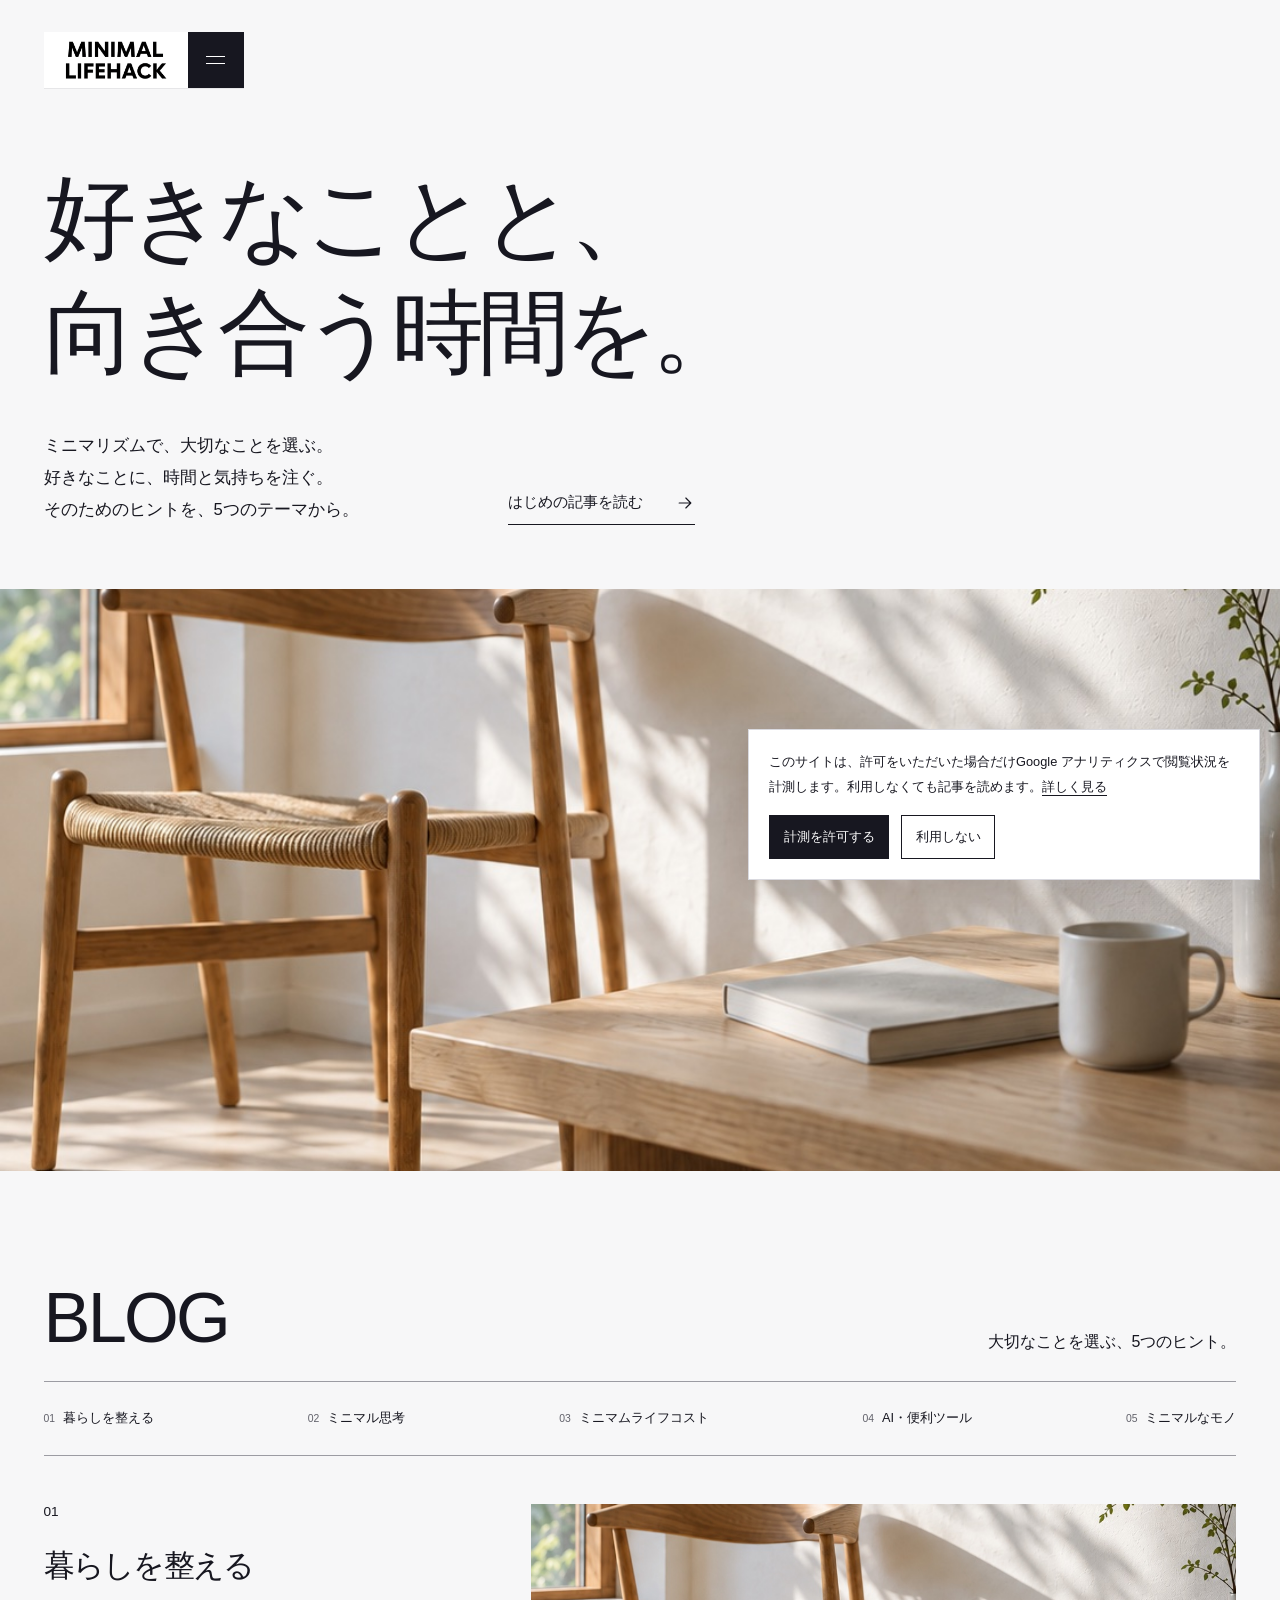
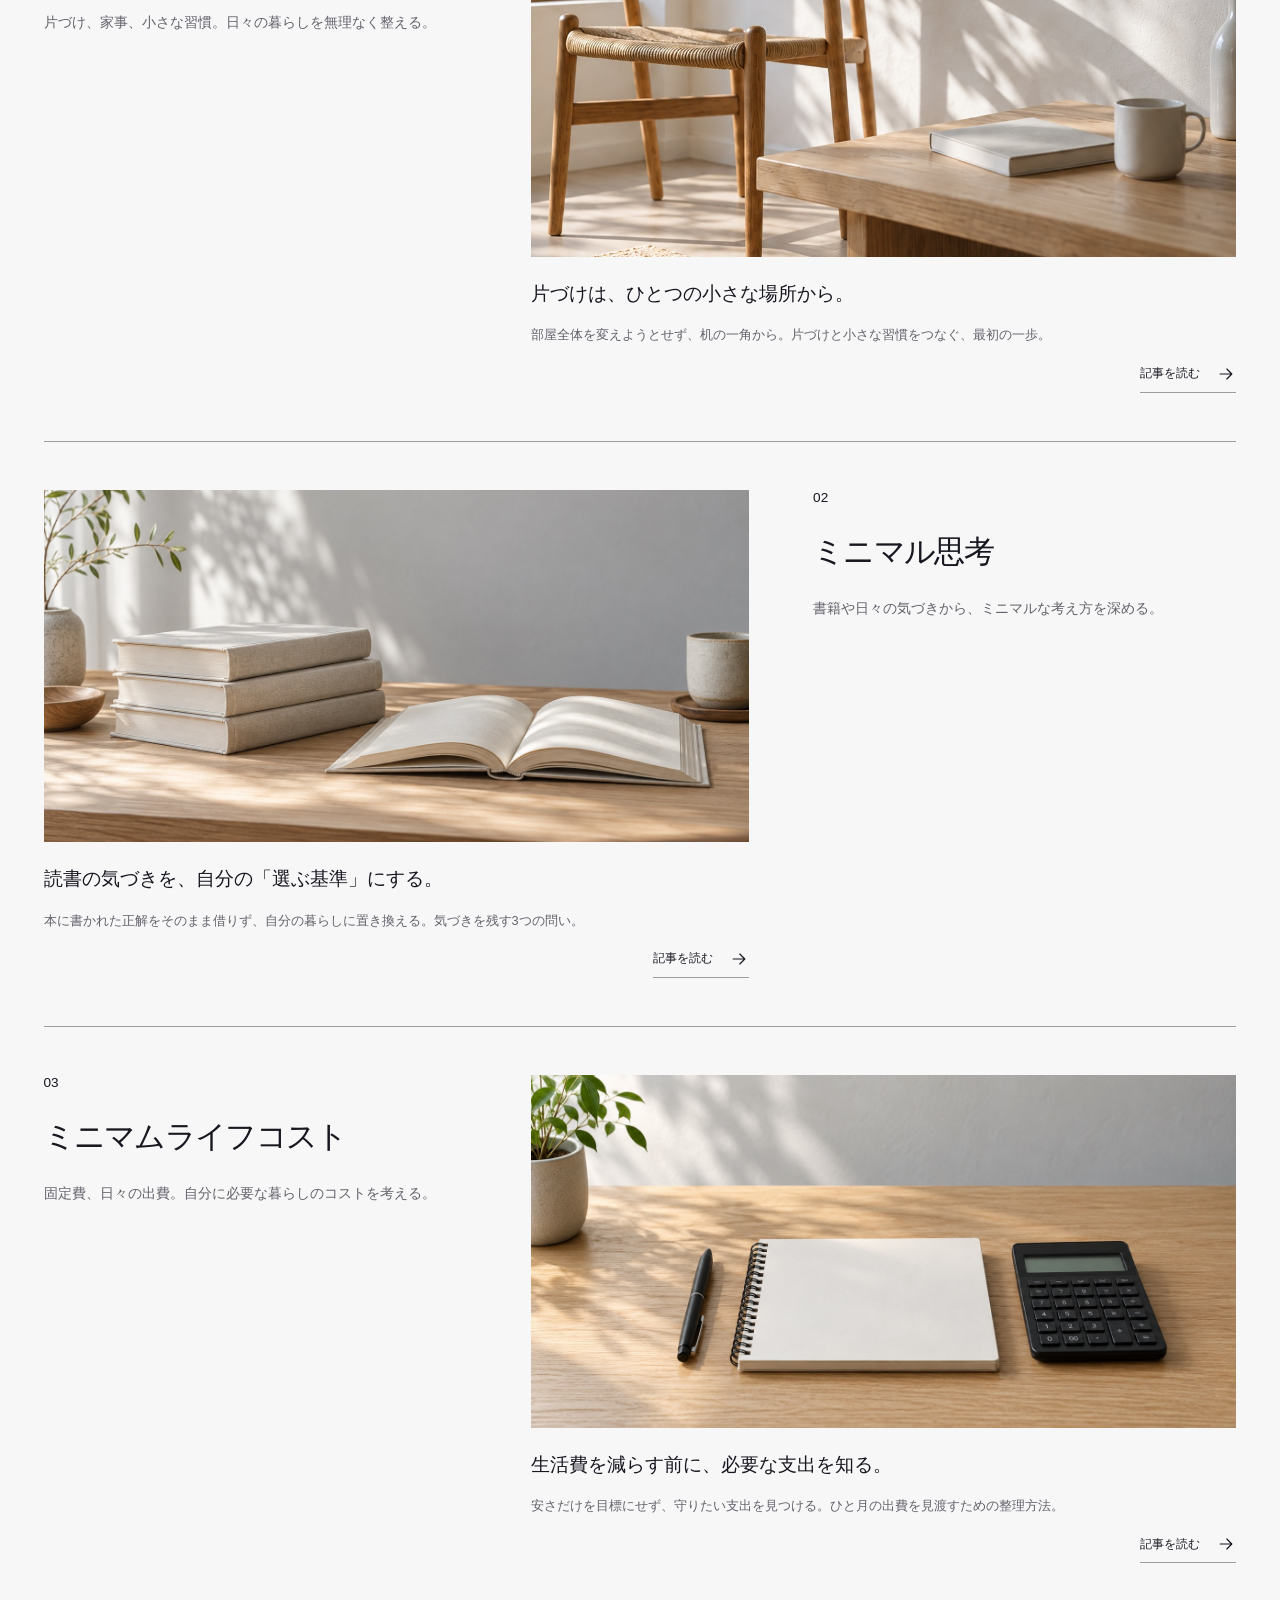
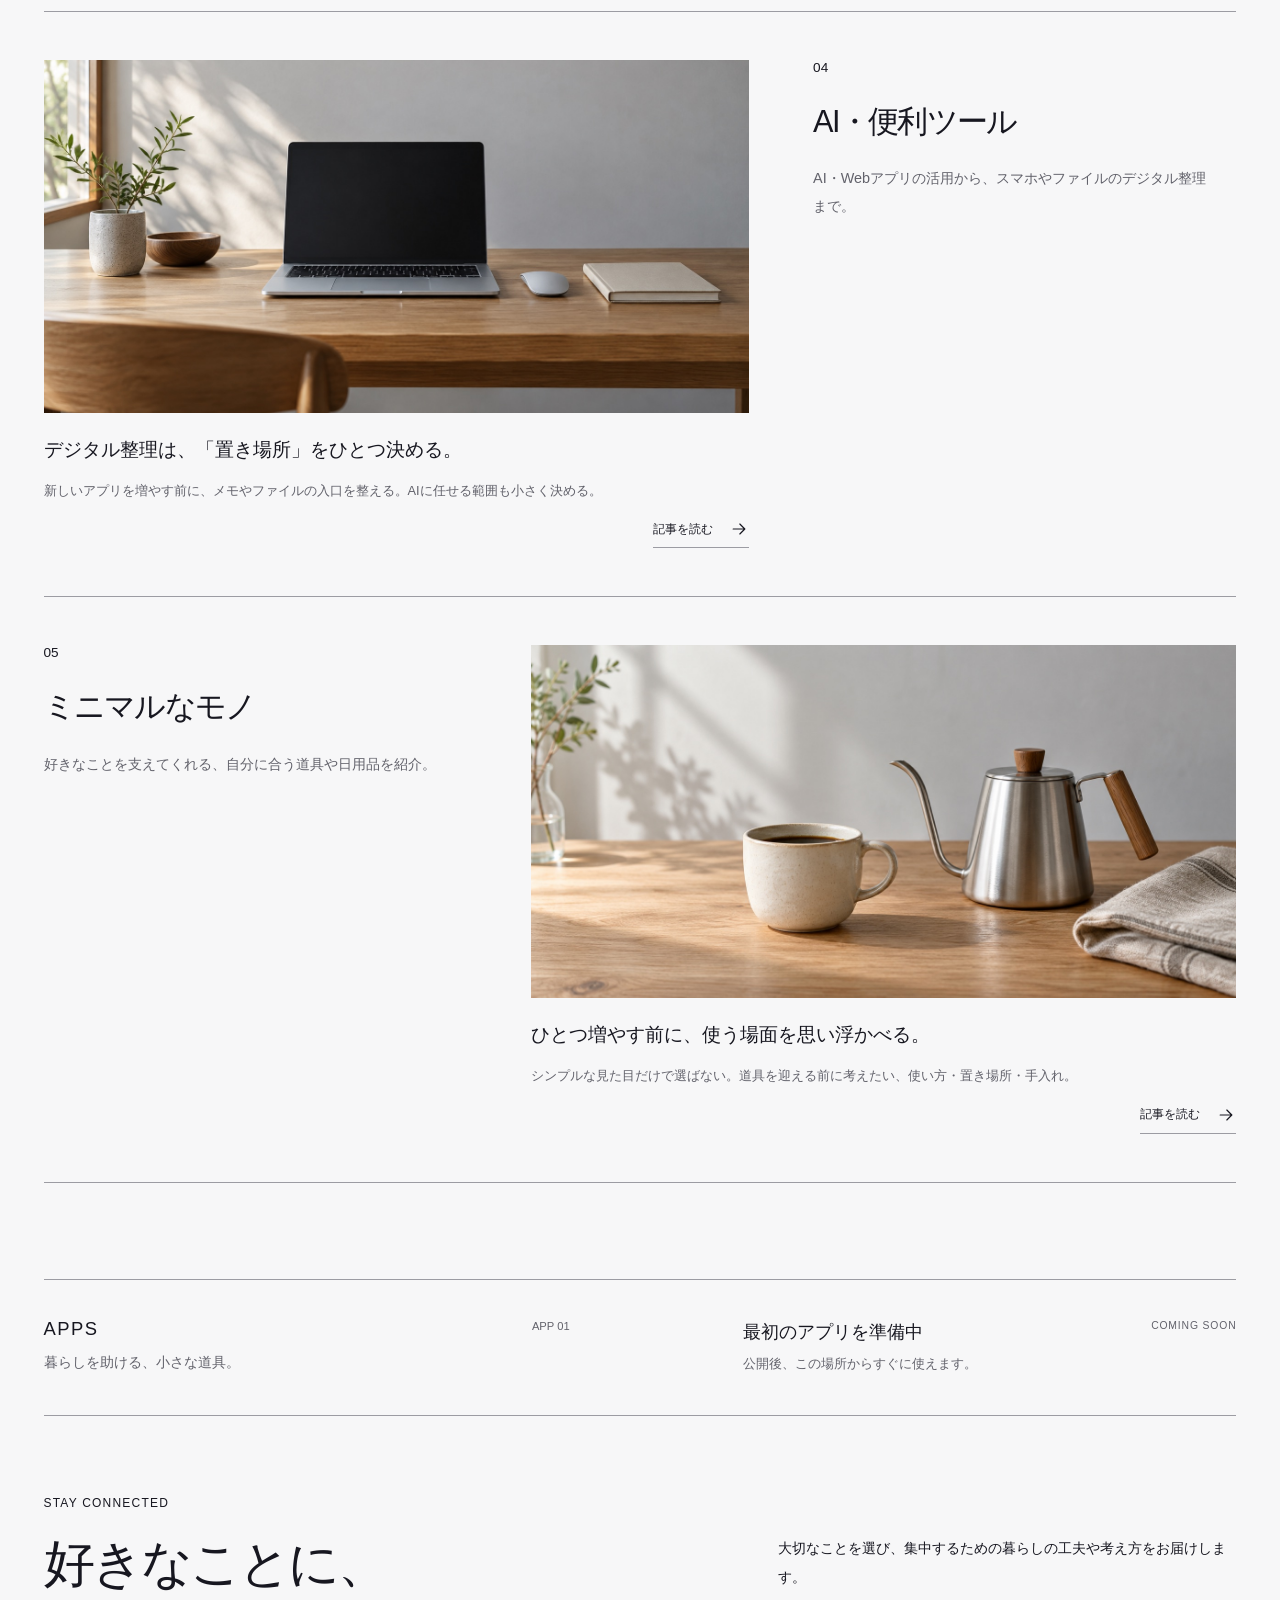
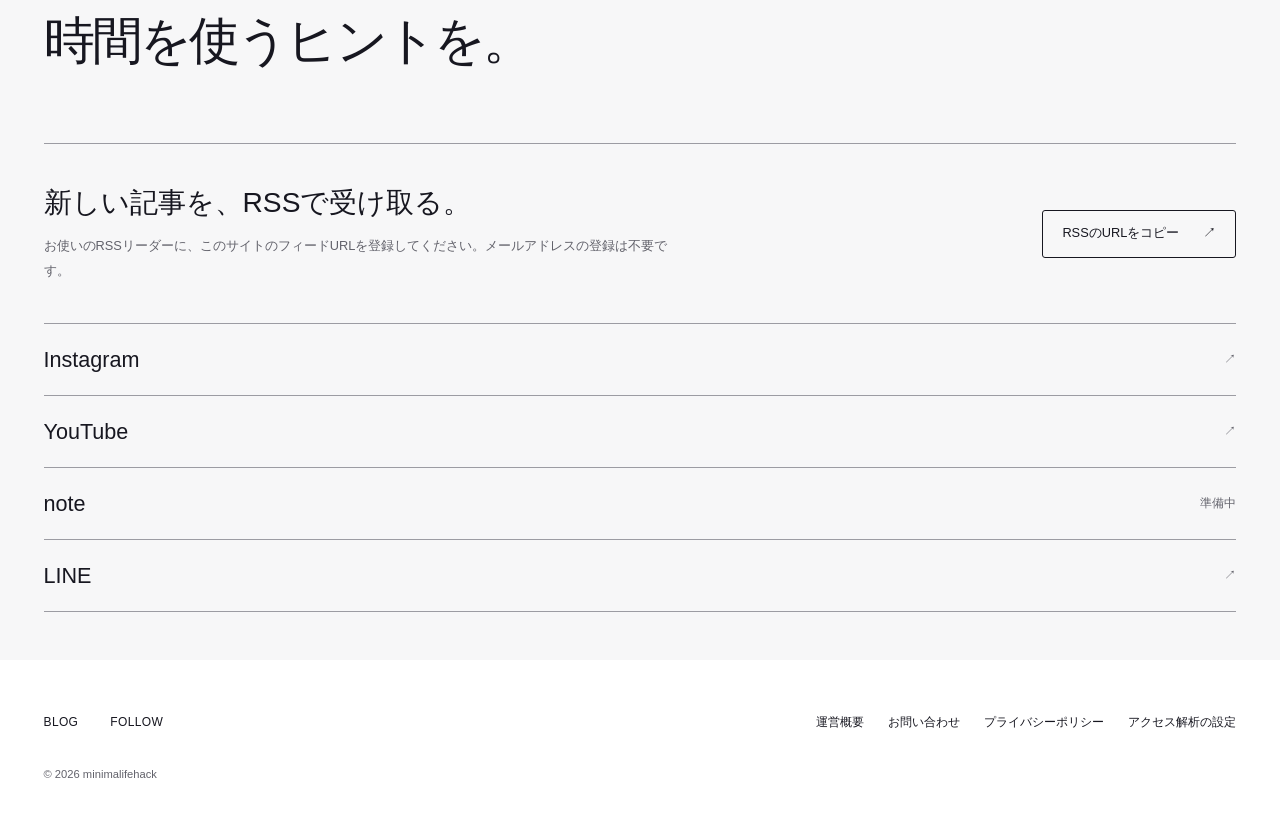
==== commit e0faed5e: "Add Instagram YouTube and LINE account links" ====
--- a/index.html
+++ b/index.html
@@ -183,7 +183,7 @@
         <div class="follow-heading">
           <p class="eyebrow">STAY CONNECTED</p>
           <h2 id="follow-title">好きなことに、<br />時間を使うヒントを。</h2>
-          <p>大切なことを選び、集中するための暮らしの工夫や考え方をお届けします。<br />SNSは現在開設準備中です。開設後、この場所からフォローできます。</p>
+          <p>大切なことを選び、集中するための暮らしの工夫や考え方をお届けします。</p>
         </div>
         <div class="rss-follow">
           <div><h3>新しい記事を、RSSで受け取る。</h3><p>お使いのRSSリーダーに、このサイトのフィードURLを登録してください。メールアドレスの登録は不要です。</p></div>
@@ -194,16 +194,16 @@
         </div>
           <ul class="social-links" aria-label="SNS">
             <li>
-              <span class="social-link social-link--pending" aria-disabled="true">
+              <a class="social-link" href="https://www.instagram.com/minimalifehack/">
                 <span class="social-link-name">Instagram</span>
-                <span class="social-link-status">準備中</span>
-              </span>
-            </li>
-            <li>
-              <span class="social-link social-link--pending" aria-disabled="true">
+                <span class="social-link-status" aria-hidden="true">↗</span>
+              </a>
+            </li>
+            <li>
+              <a class="social-link" href="https://www.youtube.com/@minimalifehack">
                 <span class="social-link-name">YouTube</span>
-                <span class="social-link-status">準備中</span>
-              </span>
+                <span class="social-link-status" aria-hidden="true">↗</span>
+              </a>
             </li>
             <li>
               <span class="social-link social-link--pending" aria-disabled="true">
@@ -212,10 +212,10 @@
               </span>
             </li>
             <li>
-              <span class="social-link social-link--pending" aria-disabled="true">
+              <a class="social-link" href="https://lin.ee/WarkBuk">
                 <span class="social-link-name">LINE</span>
-                <span class="social-link-status">準備中</span>
-              </span>
+                <span class="social-link-status" aria-hidden="true">↗</span>
+              </a>
             </li>
           </ul>
       </section>
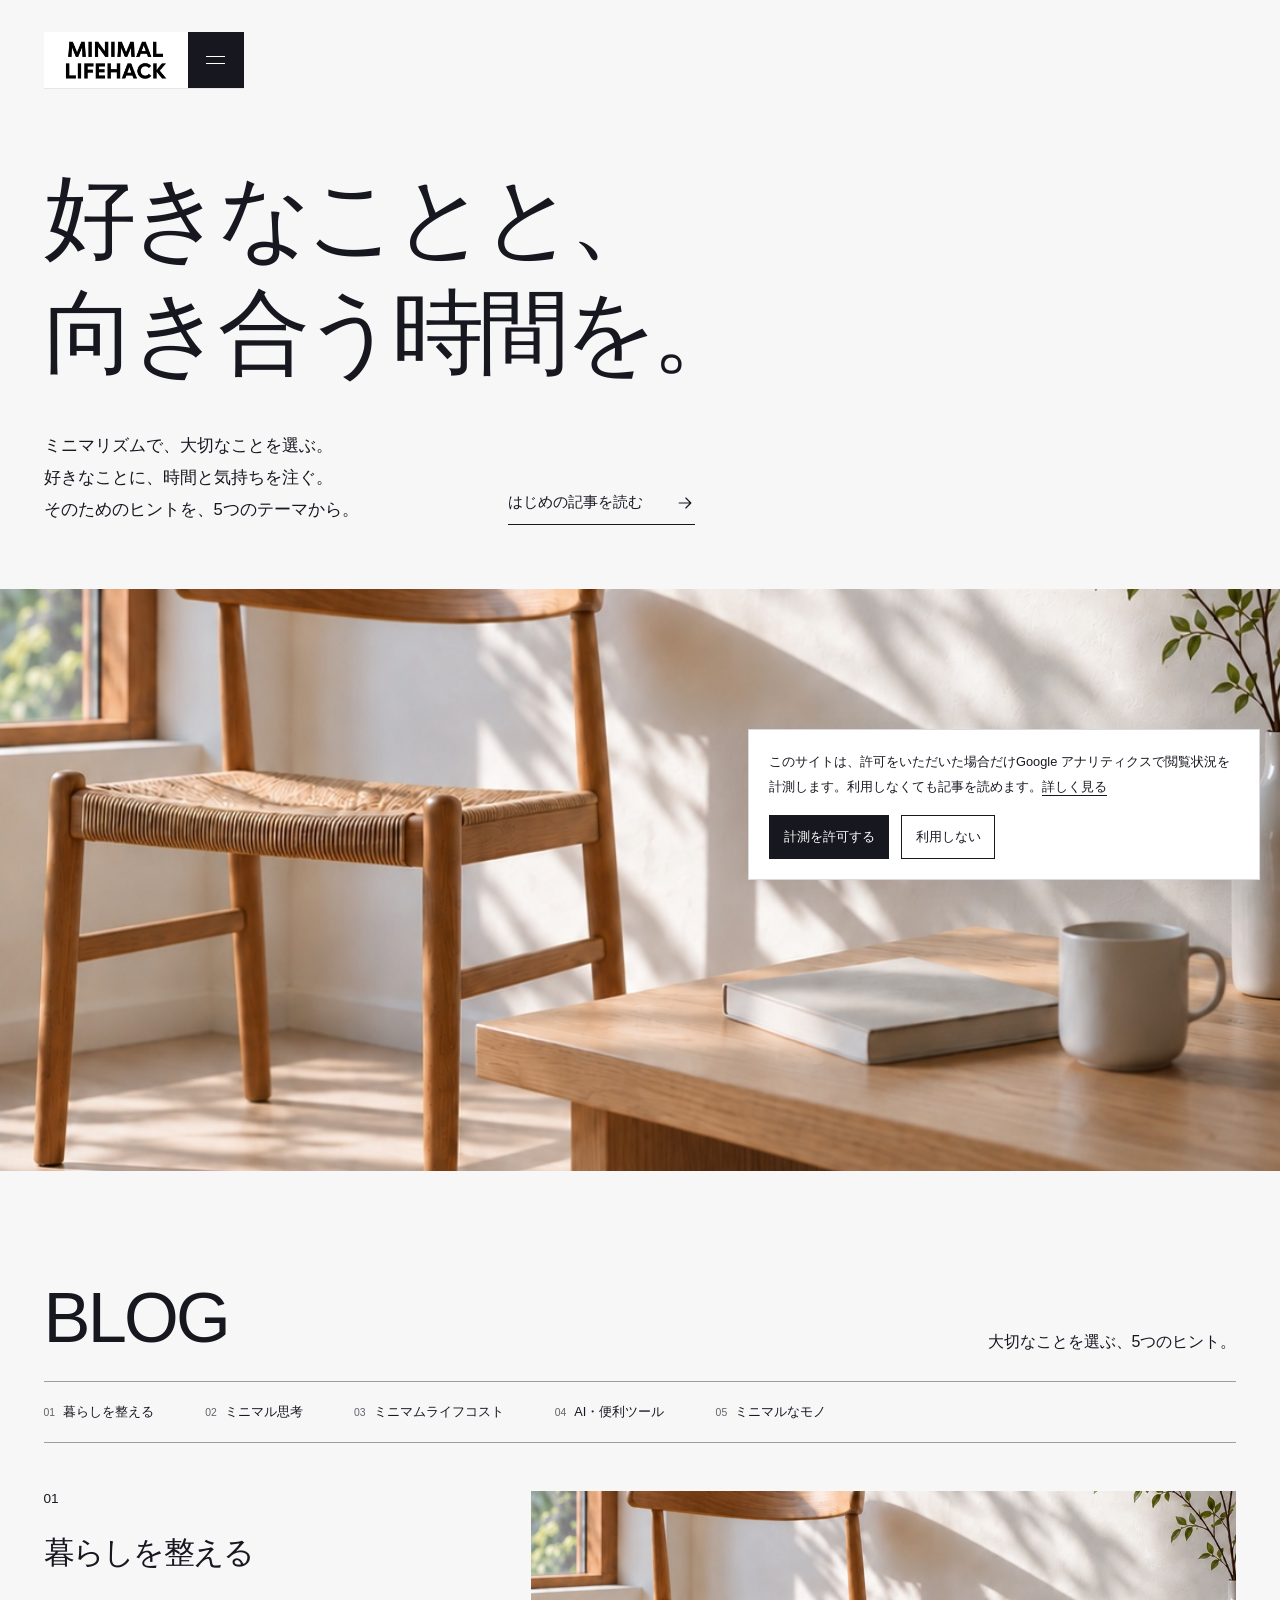
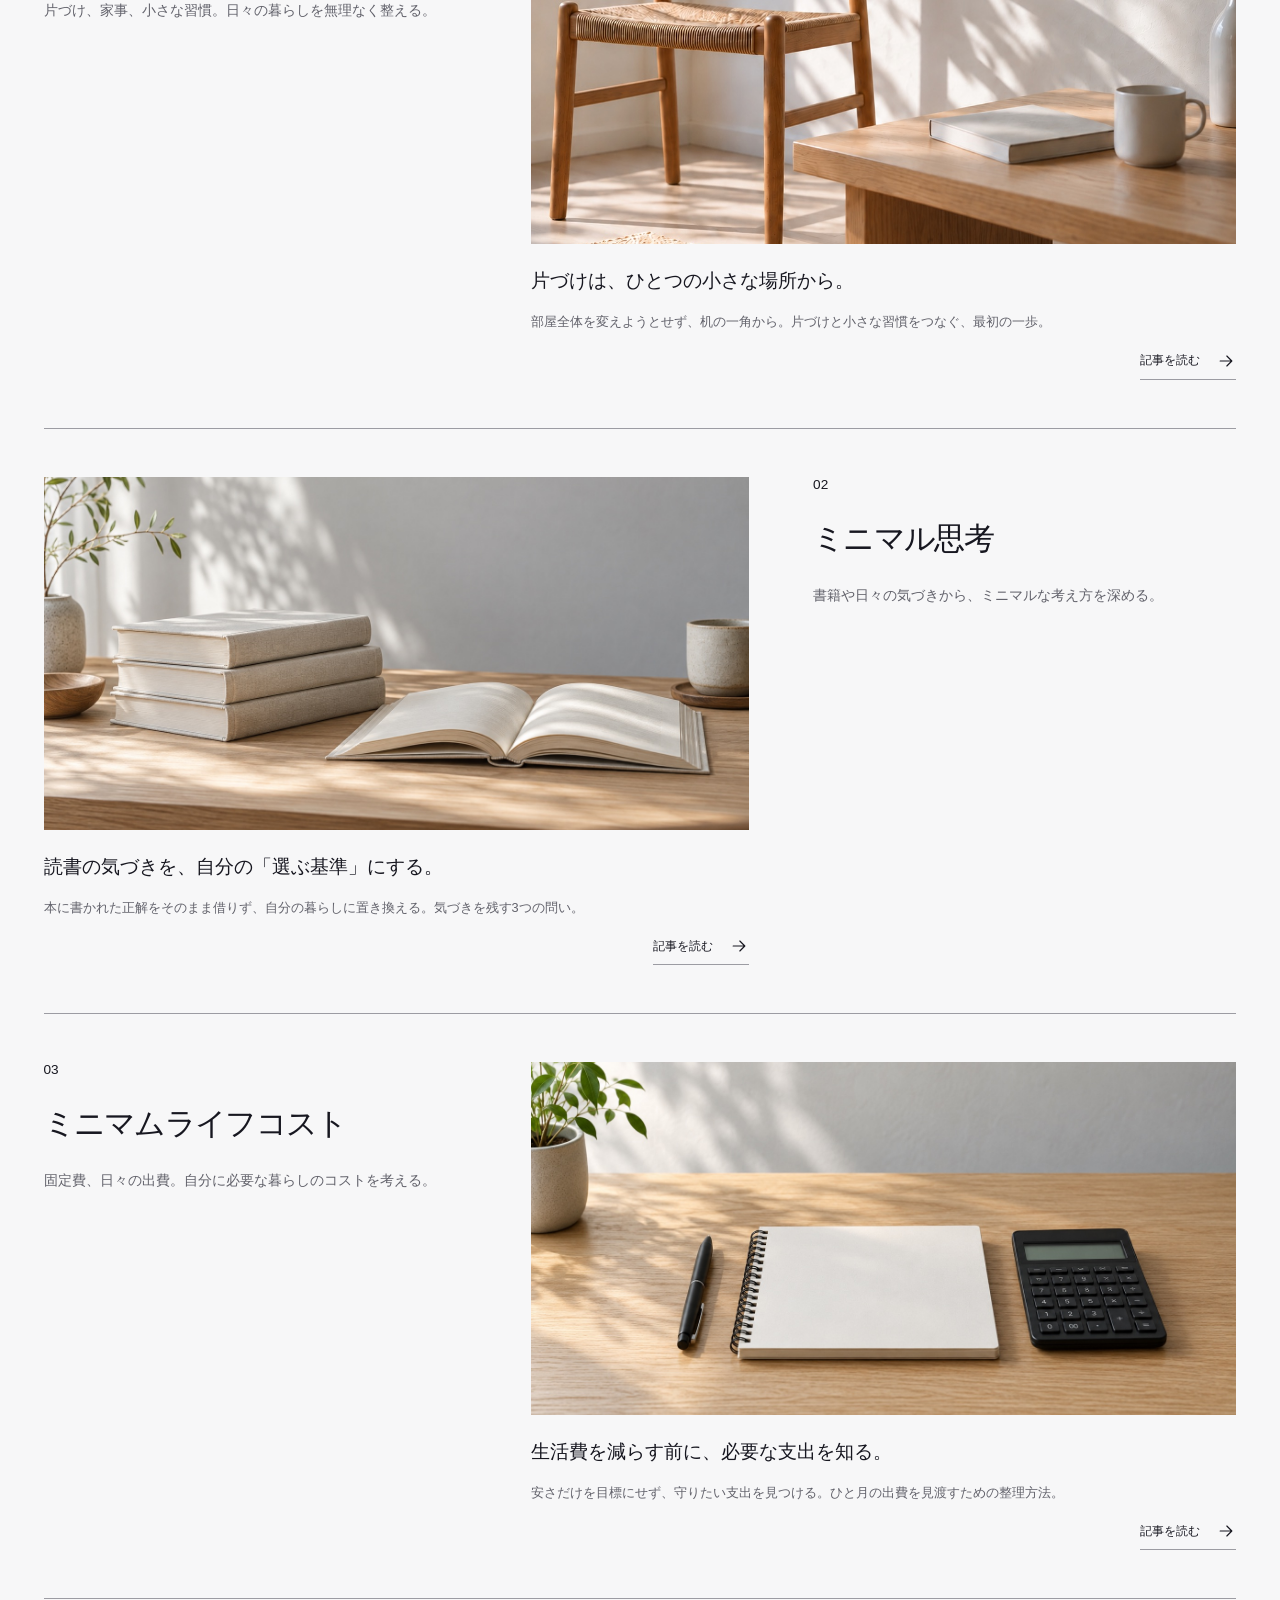
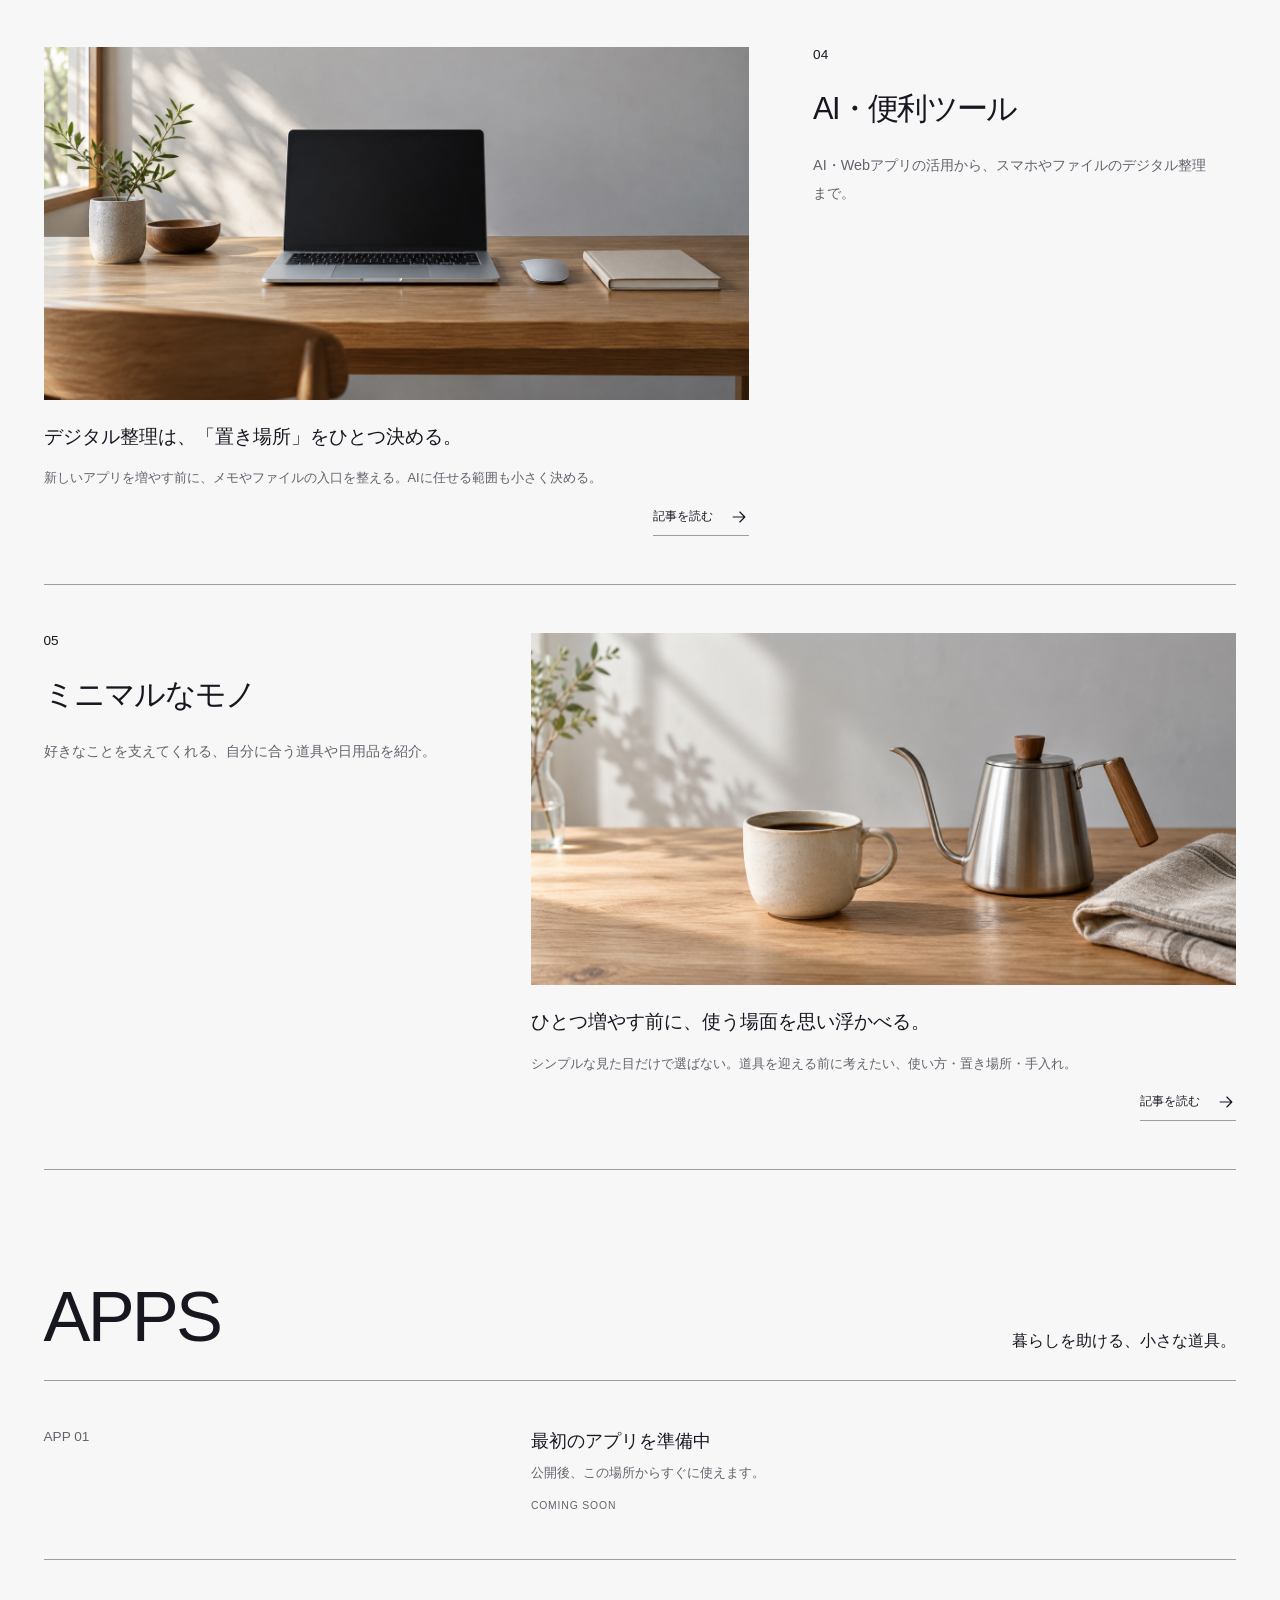
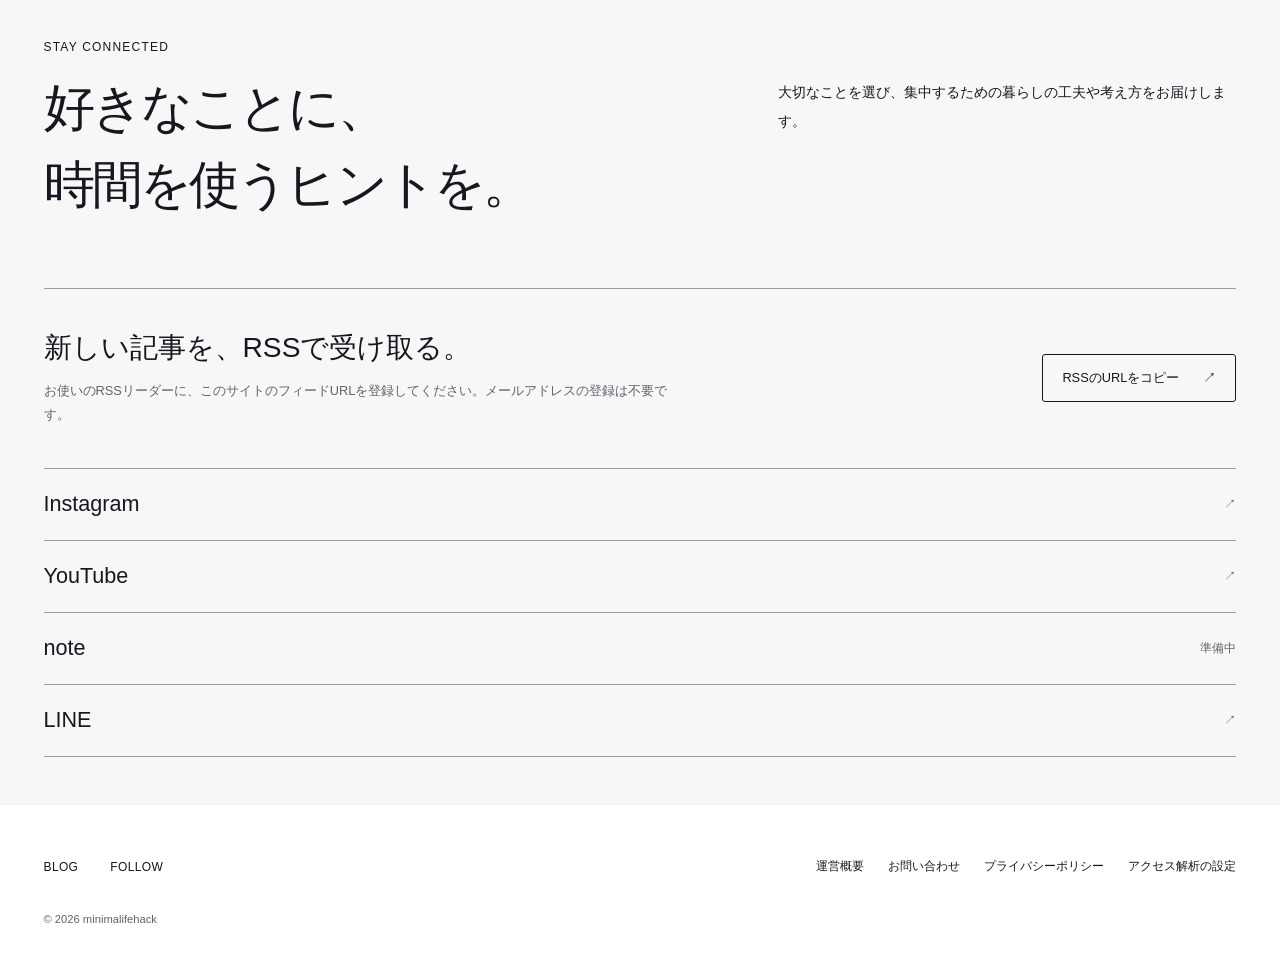
==== commit 4614a0d3: "Correct chair construction and foliage in hero image" ====
--- a/index.html
+++ b/index.html
@@ -58,7 +58,7 @@
           </a>
         </div>
         <figure class="hero-photo">
-          <img src="./assets/minimalism-quiet-living.jpg"
+          <img src="./assets/minimalism-quiet-living.jpg?v=20261003-furniture"
             alt="自然光が差し込む静かな空間に、木の椅子と本、白いカップを置いた小さなテーブル"
             width="1122" height="1402" fetchpriority="high" />
         </figure>
@@ -85,7 +85,7 @@
             </div>
             <div class="blog-articles" aria-label="暮らしを整えるの記事">
               <article class="article-card">
-                <div class="article-image"><img src="./assets/minimalism-quiet-living.jpg" alt="自然光が差し込む、椅子と小さなテーブルのある空間" loading="lazy" width="1536" height="1024" /></div>
+                <div class="article-image"><img src="./assets/minimalism-quiet-living.jpg?v=20261003-furniture" alt="自然光が差し込む、椅子と小さなテーブルのある空間" loading="lazy" width="1122" height="1402" /></div>
 
                 <h4><a href="./articles/one-small-space.html">片づけは、ひとつの小さな場所から。</a></h4>
                 <p>部屋全体を変えようとせず、机の一角から。片づけと小さな習慣をつなぐ、最初の一歩。</p>
--- a/styles.css
+++ b/styles.css
@@ -55,7 +55,7 @@
 .section-title-row { display: flex; justify-content: space-between; align-items: end; gap: 2rem; padding-bottom: 1.75rem; border-bottom: 1px solid var(--line); }
 .section-title-row h2 { margin: 0; font-size: clamp(3rem, 5.5vw, 5.5rem); font-weight: 400; line-height: 1; letter-spacing: -0.04em; }
 .section-title-row > p { margin: 0; font-size: 1rem; font-weight: 400; }
-.blog-category-nav { display: flex; flex-wrap: wrap; justify-content: space-between; gap: 0.25rem 1.25rem; padding: 0.9rem 0; border-bottom: 1px solid var(--line); }
+.blog-category-nav { display: flex; flex-wrap: wrap; justify-content: flex-start; gap: 0.25rem clamp(1.5rem, 4vw, 4rem); padding: 0.5rem 0; border-bottom: 1px solid var(--line); }
 .blog-category-nav a { display: inline-flex; align-items: center; gap: 0.5rem; min-height: 2.75rem; font-size: 0.8rem; text-decoration: none; }
 .blog-category-nav a span { font-size: 0.65rem; color: var(--muted); }
 .blog-category-nav a:hover { text-decoration: underline; }
@@ -79,15 +79,12 @@
 .article-card > p { margin: 0.8rem 0; color: var(--muted); font-size: 0.8rem; line-height: 1.9; }
 .article-card-hint { display: flex; align-items: center; gap: 1rem; width: fit-content; margin: 1rem 0 0 auto; padding-bottom: 0.5rem; border-bottom: 1px solid var(--line); font-size: 0.75rem; }
 
-.apps-section { display: grid; grid-template-columns: 1fr 1.6fr; gap: 3rem; margin: 6rem var(--page-gutter) 0; padding: 2.5rem 0; border-block: 1px solid var(--line); }
-.apps-section .section-title-row { display: block; border: 0; padding: 0; }
-.apps-section h2 { font-size: 1.15rem; letter-spacing: 0.08em; }
-.apps-section .section-title-row > p { margin-top: 1rem; font-size: 0.85rem; color: var(--muted); }
-.app-row { display: flex; flex-wrap: wrap; align-items: start; justify-content: space-between; gap: 1rem 2rem; }
-.app-number { margin: 0; font-size: 0.7rem; color: var(--muted); }
+.apps-section { margin: 7rem var(--page-gutter) 0; }
+.app-row { display: grid; grid-template-columns: minmax(0, 0.75fr) minmax(0, 1.25fr); align-items: start; gap: 1rem 4rem; padding: 3rem 0; border-bottom: 1px solid var(--line); }
+.app-number { grid-row: 1 / 3; margin: 0; font-size: 0.85rem; color: var(--muted); }
 .app-details h3 { margin: 0 0 0.5rem; font-size: 1.1rem; font-weight: 400; }
 .app-details p { margin: 0; color: var(--muted); font-size: 0.8rem; line-height: 1.8; }
-.app-status { margin: 0; font-size: 0.65rem; letter-spacing: 0.08em; color: var(--muted); }
+.app-status { grid-column: 2; margin: 0; font-size: 0.65rem; letter-spacing: 0.08em; color: var(--muted); }
 
 .follow-section { padding: 5rem var(--page-gutter) 3rem; }
 .follow-heading { display: grid; grid-template-columns: 1.5fr 1fr; gap: 0 3rem; }
@@ -191,10 +188,10 @@
   .blog-category-copy > p:last-child { font-size: 0.8rem; }
   .article-image img { aspect-ratio: 1.6; }
   .article-card h4 { font-size: 1rem; }
-  .apps-section { display: block; margin-top: 3rem; padding: 2rem 0; }
-  .apps-section h2 { font-size: 1rem; }
-  .apps-section .section-title-row { padding-bottom: 1.5rem; }
-  .app-row { display: grid; gap: 1rem; }
+  .apps-section { margin-top: 4rem; }
+  .app-row { grid-template-columns: 1fr; gap: 1rem; padding: 2rem 0; }
+  .app-number { grid-row: auto; font-size: 0.7rem; }
+  .app-status { grid-column: auto; }
   .follow-section { padding-top: 3rem; }
   .follow-heading { gap: 0.75rem; }
   .follow-heading h2 { font-size: clamp(1.5rem,6.4vw,2.5rem); }
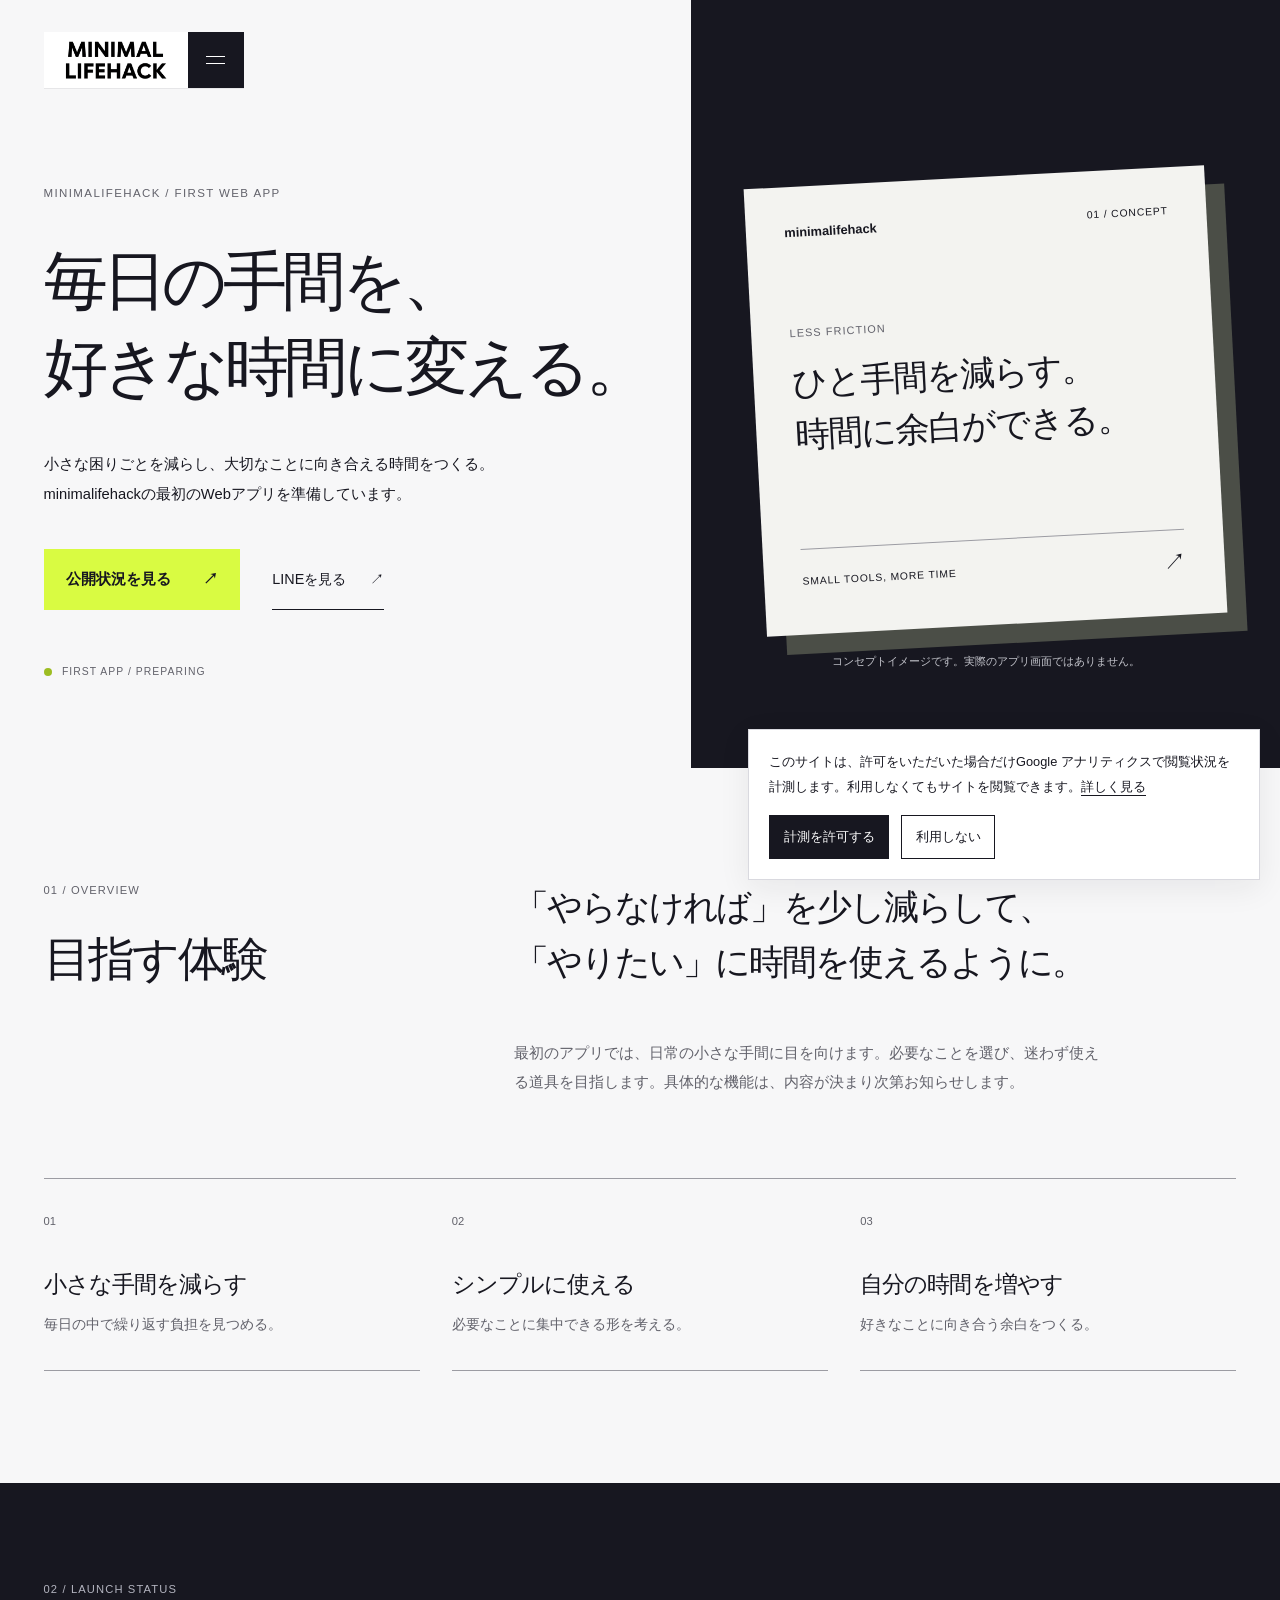
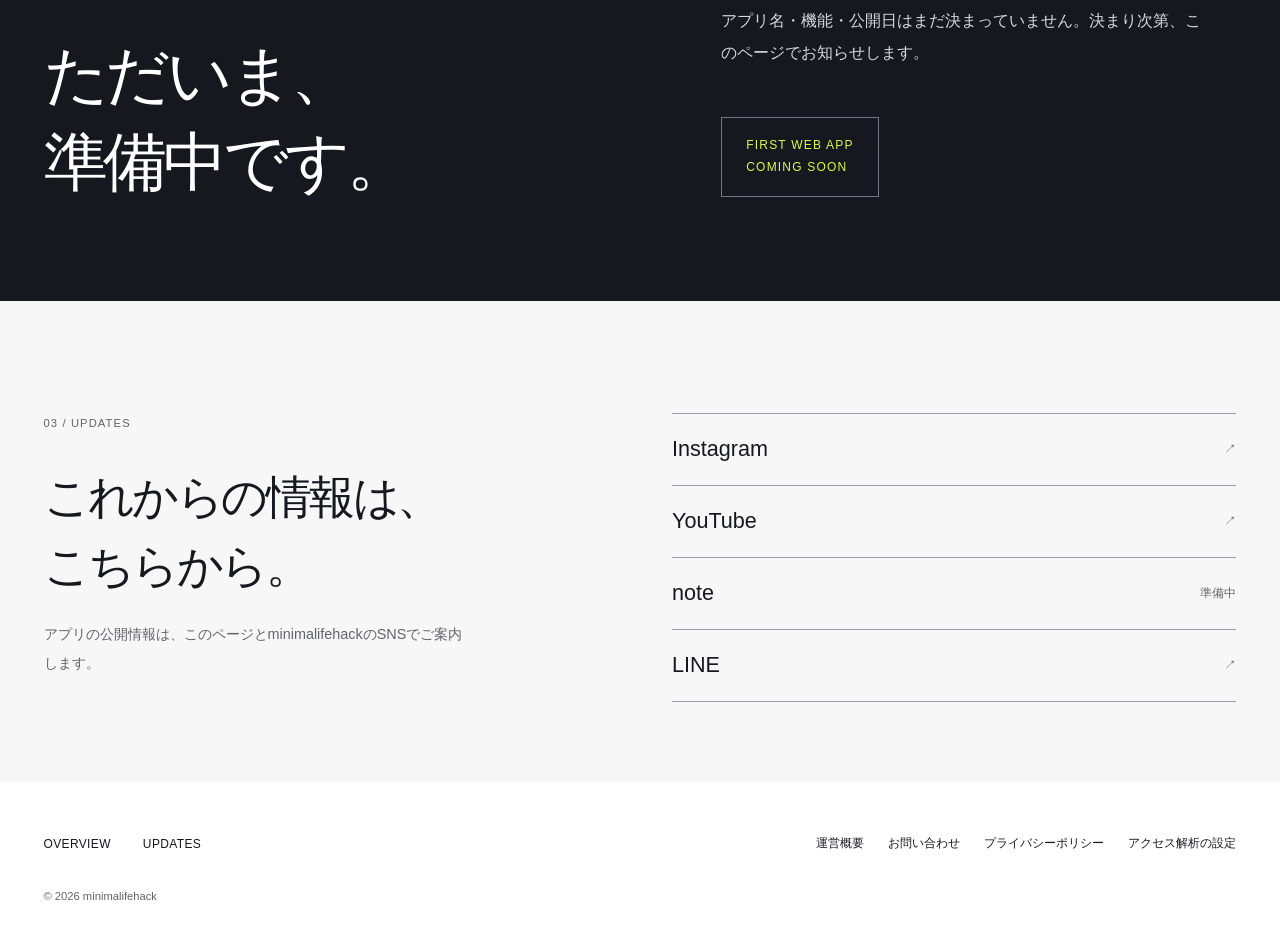
==== commit d35128a3: "Replace blog with app launch landing page" ====
--- a/index.html
+++ b/index.html
@@ -6,24 +6,23 @@
     <meta name="theme-color" content="#f7f7f8" />
     <meta
       name="description"
-      content="ミニマリズムで、好きなことと向き合う時間を増やす。暮らし・思考・お金・道具を選び、大切なことに集中するためのヒントを届けます。"
+      content="minimalifehackの最初のWebアプリを準備中。毎日の小さな手間を減らし、好きなことに使える時間を増やすことを目指しています。"
     />
-    <title>minimalifehack — 好きなことと、向き合う時間を。</title>
+    <title>minimalifehack — 最初のWebアプリを準備中</title>
     <link rel="icon" href="./assets/minimal-lifehack-logo.jpeg" />
-    <link rel="alternate" type="application/rss+xml" title="minimalifehackの記事" href="./feed.xml" />
     <link rel="canonical" href="https://minimalifehack.github.io/minimalifehack/" />
     <meta property="og:type" content="website" />
     <meta property="og:site_name" content="minimalifehack" />
-    <meta property="og:title" content="好きなことと、向き合う時間を。｜minimalifehack" />
-    <meta property="og:description" content="大切なことを選び、そこに時間を注ぐ。選択と集中を軸にしたミニマリズムのヒント。" />
+    <meta property="og:title" content="毎日の手間を、好きな時間に変える。｜minimalifehack" />
+    <meta property="og:description" content="日常の小さな手間を減らすWebアプリを準備しています。" />
     <meta property="og:url" content="https://minimalifehack.github.io/minimalifehack/" />
-    <meta property="og:image" content="https://minimalifehack.github.io/minimalifehack/assets/minimalism-quiet-living.jpg" />
-    <meta property="og:image:alt" content="自然光が差し込む、椅子と小さなテーブルのある空間" />
+    <meta property="og:image" content="https://minimalifehack.github.io/minimalifehack/assets/minimal-lifehack-logo.jpeg" />
+    <meta property="og:image:alt" content="minimalifehack ロゴ" />
     <meta property="og:locale" content="ja_JP" />
-    <meta name="twitter:card" content="summary_large_image" />
-    <link rel="stylesheet" href="./styles.css?v=20261002-editorial" />
-    <script src="./analytics.js?v=20261001-analytics" defer></script>
-    <script src="./app.js?v=20261002-editorial" defer></script>
+    <meta name="twitter:card" content="summary" />
+    <link rel="stylesheet" href="./styles.css?v=20261007-qa" />
+    <script src="./analytics.js?v=20261005-landing" defer></script>
+    <script src="./app.js?v=20261005-landing" defer></script>
   </head>
   <body class="home-page">
     <a class="skip-link" href="#main">本文へ移動</a>
@@ -34,197 +33,72 @@
       </a>
       <button class="menu-toggle" type="button" aria-expanded="false" aria-controls="site-menu" aria-label="メニューを開く" hidden><span></span><span></span></button>
       <nav class="site-menu" id="site-menu" aria-label="メインナビゲーション">
-        <a href="./index.html#blog"><span>01</span>BLOG <svg viewBox="0 0 24 24" aria-hidden="true"><path d="M5 12h14M13 6l6 6-6 6" /></svg></a>
-        <a href="./about.html"><span>02</span>ABOUT <svg viewBox="0 0 24 24" aria-hidden="true"><path d="M5 12h14M13 6l6 6-6 6" /></svg></a>
-        <a href="./index.html#follow"><span>03</span>FOLLOW <svg viewBox="0 0 24 24" aria-hidden="true"><path d="M5 12h14M13 6l6 6-6 6" /></svg></a>
+        <a href="./index.html#overview"><span>01</span>OVERVIEW <svg viewBox="0 0 24 24" aria-hidden="true"><path d="M5 12h14M13 6l6 6-6 6" /></svg></a>
+        <a href="./index.html#status"><span>02</span>STATUS <svg viewBox="0 0 24 24" aria-hidden="true"><path d="M5 12h14M13 6l6 6-6 6" /></svg></a>
+        <a href="./index.html#updates"><span>03</span>UPDATES <svg viewBox="0 0 24 24" aria-hidden="true"><path d="M5 12h14M13 6l6 6-6 6" /></svg></a>
         <a href="./contact.html"><span>04</span>CONTACT <svg viewBox="0 0 24 24" aria-hidden="true"><path d="M5 12h14M13 6l6 6-6 6" /></svg></a>
       </nav>
     </header>
 
-    <main id="main">
-      <section class="hero" id="top" aria-labelledby="hero-title">
-        <div class="hero-copy">
-          <h1 id="hero-title">好きなことと、<br />向き合う時間を。</h1>
-          <p>
-            <span>ミニマリズムで、大切なことを選ぶ。</span>
-            <span>好きなことに、時間と気持ちを注ぐ。</span>
-            <span>そのためのヒントを、5つのテーマから。</span>
-          </p>
-          <a class="primary-action" href="./articles/one-small-space.html">
-            <span>はじめの記事を読む</span>
-            <svg viewBox="0 0 24 24" aria-hidden="true">
-              <path d="M5 12h13M13 6l6 6-6 6" />
-            </svg>
-          </a>
+    <main id="main" tabindex="-1">
+      <section class="lp-hero" id="top" aria-labelledby="hero-title">
+        <div class="lp-hero-copy">
+          <p class="lp-kicker">MINIMALIFEHACK / FIRST WEB APP</p>
+          <h1 id="hero-title">毎日の手間を、<br />好きな時間に変える。</h1>
+          <p class="lp-lead">小さな困りごとを減らし、大切なことに向き合える時間をつくる。minimalifehackの最初のWebアプリを準備しています。</p>
+          <div class="lp-actions">
+            <a class="lp-primary" href="#status">公開状況を見る <span aria-hidden="true">↗</span></a>
+            <a class="lp-secondary" href="https://lin.ee/WarkBuk">LINEを見る <span aria-hidden="true">↗</span></a>
+          </div>
+          <p class="lp-hero-status"><span aria-hidden="true"></span> FIRST APP / PREPARING</p>
         </div>
-        <figure class="hero-photo">
-          <img src="./assets/minimalism-quiet-living.jpg?v=20261003-furniture"
-            alt="自然光が差し込む静かな空間に、木の椅子と本、白いカップを置いた小さなテーブル"
-            width="1122" height="1402" fetchpriority="high" />
-        </figure>
-      </section>
-
-      <section class="blog-section" id="blog" aria-labelledby="blog-title">
-        <div class="section-title-row">
-          <h2 id="blog-title">BLOG</h2>
-          <p>大切なことを選ぶ、5つのヒント。</p>
-        </div>
-        <nav class="blog-category-nav" aria-label="ブログカテゴリー">
-          <a href="#blog-living"><span aria-hidden="true">01</span>暮らしを整える</a>
-          <a href="#blog-mindset"><span aria-hidden="true">02</span>ミニマル思考</a>
-          <a href="#blog-life-cost"><span aria-hidden="true">03</span>ミニマムライフコスト</a>
-          <a href="#blog-tools"><span aria-hidden="true">04</span>AI・便利ツール</a>
-          <a href="#blog-goods"><span aria-hidden="true">05</span>ミニマルなモノ</a>
-        </nav>
-        <div class="blog-categories">
-          <section class="blog-category" id="blog-living" aria-labelledby="blog-living-title">
-            <div class="blog-category-copy">
-              <p class="blog-category-number" aria-hidden="true">01</p>
-              <h3 id="blog-living-title">暮らしを整える</h3>
-              <p>片づけ、家事、小さな習慣。日々の暮らしを無理なく整える。</p>
-            </div>
-            <div class="blog-articles" aria-label="暮らしを整えるの記事">
-              <article class="article-card">
-                <div class="article-image"><img src="./assets/minimalism-quiet-living.jpg?v=20261003-furniture" alt="自然光が差し込む、椅子と小さなテーブルのある空間" loading="lazy" width="1122" height="1402" /></div>
-
-                <h4><a href="./articles/one-small-space.html">片づけは、ひとつの小さな場所から。</a></h4>
-                <p>部屋全体を変えようとせず、机の一角から。片づけと小さな習慣をつなぐ、最初の一歩。</p>
-                <span class="article-card-hint" aria-hidden="true">記事を読む <svg viewBox="0 0 24 24" aria-hidden="true"><path d="M5 12h14M13 6l6 6-6 6" /></svg></span>
-              </article>
-            </div>
-          </section>
-          <section class="blog-category" id="blog-mindset" aria-labelledby="blog-mindset-title">
-            <div class="blog-category-copy">
-              <p class="blog-category-number" aria-hidden="true">02</p>
-              <h3 id="blog-mindset-title">ミニマル思考</h3>
-              <p>書籍や日々の気づきから、ミニマルな考え方を深める。</p>
-            </div>
-            <div class="blog-articles" aria-label="ミニマル思考の記事">
-              <article class="article-card">
-                <div class="article-image"><img src="./assets/editorial-mindset.jpg" alt="机の上に置かれた本" loading="lazy" width="1536" height="1024" /></div>
-
-                <h4><a href="./articles/reading-your-own-standard.html">読書の気づきを、自分の「選ぶ基準」にする。</a></h4>
-                <p>本に書かれた正解をそのまま借りず、自分の暮らしに置き換える。気づきを残す3つの問い。</p>
-                <span class="article-card-hint" aria-hidden="true">記事を読む <svg viewBox="0 0 24 24" aria-hidden="true"><path d="M5 12h14M13 6l6 6-6 6" /></svg></span>
-              </article>
-            </div>
-          </section>
-          <section class="blog-category" id="blog-life-cost" aria-labelledby="blog-life-cost-title">
-            <div class="blog-category-copy">
-              <p class="blog-category-number" aria-hidden="true">03</p>
-              <h3 id="blog-life-cost-title">ミニマムライフコスト</h3>
-              <p>固定費、日々の出費。自分に必要な暮らしのコストを考える。</p>
-            </div>
-            <div class="blog-articles" aria-label="ミニマムライフコストの記事">
-              <article class="article-card">
-                <div class="article-image"><img src="./assets/editorial-cost.jpg" alt="支出を整理するノートと電卓" loading="lazy" width="1536" height="1024" /></div>
-
-                <h4><a href="./articles/know-your-living-cost.html">生活費を減らす前に、必要な支出を知る。</a></h4>
-                <p>安さだけを目標にせず、守りたい支出を見つける。ひと月の出費を見渡すための整理方法。</p>
-                <span class="article-card-hint" aria-hidden="true">記事を読む <svg viewBox="0 0 24 24" aria-hidden="true"><path d="M5 12h14M13 6l6 6-6 6" /></svg></span>
-              </article>
-            </div>
-          </section>
-          <section class="blog-category" id="blog-tools" aria-labelledby="blog-tools-title">
-            <div class="blog-category-copy">
-              <p class="blog-category-number" aria-hidden="true">04</p>
-              <h3 id="blog-tools-title">AI・便利ツール</h3>
-              <p>AI・Webアプリの活用から、スマホやファイルのデジタル整理まで。</p>
-            </div>
-            <div class="blog-articles" aria-label="AI・便利ツールの記事">
-              <article class="article-card">
-                <div class="article-image"><img src="./assets/editorial-digital.jpg" alt="必要な道具を揃えたシンプルな作業机" loading="lazy" width="1536" height="1024" /></div>
-
-                <h4><a href="./articles/digital-one-place.html">デジタル整理は、「置き場所」をひとつ決める。</a></h4>
-                <p>新しいアプリを増やす前に、メモやファイルの入口を整える。AIに任せる範囲も小さく決める。</p>
-                <span class="article-card-hint" aria-hidden="true">記事を読む <svg viewBox="0 0 24 24" aria-hidden="true"><path d="M5 12h14M13 6l6 6-6 6" /></svg></span>
-              </article>
-            </div>
-          </section>
-          <section class="blog-category" id="blog-goods" aria-labelledby="blog-goods-title">
-            <div class="blog-category-copy">
-              <p class="blog-category-number" aria-hidden="true">05</p>
-              <h3 id="blog-goods-title">ミニマルなモノ</h3>
-              <p>好きなことを支えてくれる、自分に合う道具や日用品を紹介。</p>
-            </div>
-            <div class="blog-articles" aria-label="ミニマルなモノの記事">
-              <article class="article-card">
-                <div class="article-image"><img src="./assets/editorial-goods.jpg" alt="日々の時間を楽しむカップとケトル" loading="lazy" width="1536" height="1024" /></div>
-
-                <h4><a href="./articles/before-adding-one-thing.html">ひとつ増やす前に、使う場面を思い浮かべる。</a></h4>
-                <p>シンプルな見た目だけで選ばない。道具を迎える前に考えたい、使い方・置き場所・手入れ。</p>
-                <span class="article-card-hint" aria-hidden="true">記事を読む <svg viewBox="0 0 24 24" aria-hidden="true"><path d="M5 12h14M13 6l6 6-6 6" /></svg></span>
-              </article>
-            </div>
-          </section>
+        <div class="lp-showcase">
+          <div class="showcase-card">
+            <div class="showcase-card-head"><span>minimalifehack</span><span>01 / CONCEPT</span></div>
+            <div class="showcase-message"><span>LESS FRICTION</span><strong>ひと手間を減らす。<br />時間に余白ができる。</strong></div>
+            <div class="showcase-card-foot"><span>SMALL TOOLS, MORE TIME</span><span aria-hidden="true">↗</span></div>
+          </div>
+          <p>コンセプトイメージです。実際のアプリ画面ではありません。</p>
         </div>
       </section>
 
-      <section class="apps-section" id="apps" aria-labelledby="apps-title">
-        <div class="section-title-row">
-          <h2 id="apps-title">APPS</h2>
-          <p>暮らしを助ける、小さな道具。</p>
-        </div>
-
-        <div class="app-list">
-          <article class="app-row">
-            <p class="app-number">APP 01</p>
-            <div class="app-details">
-              <h3>最初のアプリを準備中</h3>
-              <p>公開後、この場所からすぐに使えます。</p>
-            </div>
-            <p class="app-status">COMING SOON</p>
-          </article>
-
+      <section class="lp-overview" id="overview" aria-labelledby="overview-title">
+        <div class="lp-section-label"><span>01 / OVERVIEW</span><h2 id="overview-title">目指す体験</h2></div>
+        <div class="lp-overview-body">
+          <p class="lp-statement">「やらなければ」を少し減らして、<br />「やりたい」に時間を使えるように。</p>
+          <p>最初のアプリでは、日常の小さな手間に目を向けます。必要なことを選び、迷わず使える道具を目指します。具体的な機能は、内容が決まり次第お知らせします。</p>
         </div>
       </section>
 
-      <section class="follow-section" id="follow" aria-labelledby="follow-title">
-        <div class="follow-heading">
-          <p class="eyebrow">STAY CONNECTED</p>
-          <h2 id="follow-title">好きなことに、<br />時間を使うヒントを。</h2>
-          <p>大切なことを選び、集中するための暮らしの工夫や考え方をお届けします。</p>
+      <section class="lp-principles" aria-label="アプリで大切にしたいこと">
+        <div><span>01</span><h3>小さな手間を減らす</h3><p>毎日の中で繰り返す負担を見つめる。</p></div>
+        <div><span>02</span><h3>シンプルに使える</h3><p>必要なことに集中できる形を考える。</p></div>
+        <div><span>03</span><h3>自分の時間を増やす</h3><p>好きなことに向き合う余白をつくる。</p></div>
+      </section>
+
+      <section class="lp-status-section" id="status" aria-labelledby="status-title">
+        <div class="lp-status-heading"><span>02 / LAUNCH STATUS</span><h2 id="status-title"><span class="heading-phrase">ただいま、</span><span class="heading-phrase">準備中です。</span></h2></div>
+        <div class="lp-status-details">
+          <p>アプリ名・機能・公開日はまだ決まっていません。決まり次第、このページでお知らせします。</p>
+          <span>FIRST WEB APP<br />COMING SOON</span>
         </div>
-        <div class="rss-follow">
-          <div><h3>新しい記事を、RSSで受け取る。</h3><p>お使いのRSSリーダーに、このサイトのフィードURLを登録してください。メールアドレスの登録は不要です。</p></div>
-          <div class="rss-controls">
-            <button class="copy-link" type="button" data-copy-url="https://minimalifehack.github.io/minimalifehack/feed.xml" hidden>RSSのURLをコピー <span aria-hidden="true">↗</span></button>
-            <p class="copy-status" role="status" aria-live="polite"></p>
-          </div>
-        </div>
-          <ul class="social-links" aria-label="SNS">
-            <li>
-              <a class="social-link" href="https://www.instagram.com/minimalifehack/">
-                <span class="social-link-name">Instagram</span>
-                <span class="social-link-status" aria-hidden="true">↗</span>
-              </a>
-            </li>
-            <li>
-              <a class="social-link" href="https://www.youtube.com/@minimalifehack">
-                <span class="social-link-name">YouTube</span>
-                <span class="social-link-status" aria-hidden="true">↗</span>
-              </a>
-            </li>
-            <li>
-              <span class="social-link social-link--pending" aria-disabled="true">
-                <span class="social-link-name">note</span>
-                <span class="social-link-status">準備中</span>
-              </span>
-            </li>
-            <li>
-              <a class="social-link" href="https://lin.ee/WarkBuk">
-                <span class="social-link-name">LINE</span>
-                <span class="social-link-status" aria-hidden="true">↗</span>
-              </a>
-            </li>
-          </ul>
+      </section>
+
+      <section class="lp-updates" id="updates" aria-labelledby="updates-title">
+        <div class="lp-updates-heading"><span>03 / UPDATES</span><h2 id="updates-title"><span class="heading-phrase">これからの情報は、</span><span class="heading-phrase">こちらから。</span></h2><p>アプリの公開情報は、このページとminimalifehackのSNSでご案内します。</p></div>
+        <ul class="social-links" aria-label="SNS">
+          <li><a class="social-link" href="https://www.instagram.com/minimalifehack/"><span class="social-link-name">Instagram</span><span class="social-link-status" aria-hidden="true">↗</span></a></li>
+          <li><a class="social-link" href="https://www.youtube.com/@minimalifehack"><span class="social-link-name">YouTube</span><span class="social-link-status" aria-hidden="true">↗</span></a></li>
+          <li><span class="social-link social-link--pending" aria-disabled="true"><span class="social-link-name">note</span><span class="social-link-status">準備中</span></span></li>
+          <li><a class="social-link" href="https://lin.ee/WarkBuk"><span class="social-link-name">LINE</span><span class="social-link-status" aria-hidden="true">↗</span></a></li>
+        </ul>
       </section>
     </main>
 
     <footer class="site-footer">
       <nav class="site-nav" aria-label="フッターナビゲーション">
-        <a href="#blog">BLOG</a>
-        <a href="#follow">FOLLOW</a>
+        <a href="#overview">OVERVIEW</a>
+        <a href="#updates">UPDATES</a>
       </nav>
       <div class="footer-meta">
         <a href="./about.html">運営概要</a>
--- a/styles.css
+++ b/styles.css
@@ -23,7 +23,7 @@
 .skip-link { position: fixed; top: 1rem; left: 1rem; z-index: 100; padding: 1rem; color: white; background: var(--ink); transform: translateY(-200%); }
 .skip-link:focus { transform: none; }
 
-/* The compact navigation stays reachable while leaving the editorial canvas open. */
+/* Keep navigation available without covering the main content. */
 .site-header { position: fixed; top: 2rem; left: var(--page-gutter); z-index: 60; display: flex; align-items: center; padding-left: 1rem; background: #fff; box-shadow: 0 1px 0 #17172012; }
 .brand { display: block; flex: none; width: 7rem; aspect-ratio: 2.6; margin-right: 1rem; overflow: hidden; }
 .brand-crop { position: relative; display: block; width: 100%; height: 100%; overflow: hidden; }
@@ -39,68 +39,53 @@
 .site-menu svg { margin-left: auto; }
 .site-menu a:hover { color: #c8cadb; }
 
-.hero { padding-top: clamp(10rem, 12vw, 12rem); }
-.hero-copy { display: grid; grid-template-columns: minmax(0, 26rem) auto; column-gap: 3rem; align-items: end; padding: 0 var(--page-gutter) 4rem; }
-.hero h1 { grid-column: 1 / -1; margin: 0 0 2.5rem; font-size: clamp(3rem, 7.2vw, 7.4rem); font-weight: 400; line-height: 1.25; letter-spacing: -0.065em; }
-.hero-copy > p { margin: 0; font-size: clamp(0.875rem, 1.3vw, 1.15rem); line-height: 1.9; }
-.hero-copy > p span { display: block; }
-.primary-action { display: inline-flex; align-items: center; justify-content: space-between; gap: 2rem; width: fit-content; padding: 0.7rem 0; border-bottom: 1px solid var(--ink); text-decoration: none; font-weight: 400; font-size: 0.95rem; }
-.primary-action svg { transition: transform 180ms ease; }
-.primary-action:hover svg { transform: translateX(5px); }
-.hero-photo { margin: 0; overflow: hidden; }
-.hero-photo img { width: 100%; height: auto; aspect-ratio: 2.2; object-fit: cover; object-position: 50% 65%; }
-.eyebrow { margin: 0 0 1rem; font-size: 0.75rem; font-weight: 400; letter-spacing: 0.1em; }
+.lp-hero { display: grid; grid-template-columns: minmax(0, 1.08fr) minmax(0, 0.92fr); min-height: 48rem; }
+.lp-hero-copy { display: flex; flex-direction: column; align-items: flex-start; justify-content: center; padding: 10rem var(--page-gutter) 4rem; }
+.lp-kicker { margin: 0 0 2.5rem; color: var(--muted); font-size: 0.72rem; letter-spacing: 0.12em; }
+.lp-hero h1 { max-width: 11em; margin: 0 0 2.5rem; font-size: clamp(2.6rem, 5vw, 5.8rem); font-weight: 400; line-height: 1.34; letter-spacing: -0.075em; }
+.lp-lead { max-width: 31rem; margin: 0; font-size: clamp(0.9rem, 1.15vw, 1.1rem); line-height: 2; }
+.lp-actions { display: flex; flex-wrap: wrap; align-items: center; gap: 1.2rem 2rem; margin-top: 2.5rem; }
+.lp-primary { display: inline-flex; align-items: center; justify-content: space-between; gap: 2rem; min-height: 3.8rem; padding: 0.85rem 1.4rem; background: #d9fb42; color: #171720; font-size: 0.95rem; font-weight: 600; text-decoration: none; transition: background 180ms ease, transform 180ms ease; }
+.lp-primary:hover { background: #c9e83a; transform: translateY(-2px); }
+.lp-secondary { display: inline-flex; align-items: center; gap: 1.5rem; min-height: 3.8rem; border-bottom: 1px solid var(--ink); font-size: 0.9rem; text-decoration: none; }
+.lp-secondary:hover { text-decoration: underline; }
+.lp-hero-status { display: flex; align-items: center; gap: 0.65rem; margin: 3.5rem 0 0; color: var(--muted); font-size: 0.65rem; letter-spacing: 0.1em; }
+.lp-hero-status span { display: inline-block; width: 0.5rem; height: 0.5rem; border-radius: 50%; background: #9dbd22; }
+.lp-showcase { display: flex; flex-direction: column; align-items: center; justify-content: center; gap: 1.7rem; min-width: 0; padding: 8rem clamp(2rem, 5vw, 6rem) 3rem; background: var(--dark-surface); }
+.showcase-card { display: flex; flex-direction: column; justify-content: space-between; width: min(100%, 34rem); min-height: 28rem; padding: clamp(1.5rem, 3vw, 2.5rem); background: #f3f3f0; color: var(--ink); box-shadow: 1.2rem 1.2rem 0 #4b4e47; transform: rotate(-3deg); }
+.showcase-card-head,.showcase-card-foot { display: flex; justify-content: space-between; gap: 1rem; font-size: 0.65rem; letter-spacing: 0.08em; }
+.showcase-card-head span:first-child { font-size: 0.8rem; font-weight: 600; letter-spacing: 0; }
+.showcase-message span { display: block; margin-bottom: 1.2rem; color: var(--muted); font-size: 0.68rem; letter-spacing: 0.1em; }
+.showcase-message strong { display: block; font-size: clamp(1.7rem, 2.7vw, 3.2rem); font-weight: 400; line-height: 1.5; letter-spacing: -0.055em; }
+.showcase-card-foot { align-items: center; padding-top: 1rem; border-top: 1px solid var(--line); }
+.showcase-card-foot span:last-child { font-size: 1.4rem; }
+.lp-showcase > p { max-width: 34rem; margin: 0; color: #c4c5cc; font-size: 0.7rem; line-height: 1.6; text-align: center; }
 
-.blog-section { padding: 7rem var(--page-gutter) 0; }
-.section-title-row { display: flex; justify-content: space-between; align-items: end; gap: 2rem; padding-bottom: 1.75rem; border-bottom: 1px solid var(--line); }
-.section-title-row h2 { margin: 0; font-size: clamp(3rem, 5.5vw, 5.5rem); font-weight: 400; line-height: 1; letter-spacing: -0.04em; }
-.section-title-row > p { margin: 0; font-size: 1rem; font-weight: 400; }
-.blog-category-nav { display: flex; flex-wrap: wrap; justify-content: flex-start; gap: 0.25rem clamp(1.5rem, 4vw, 4rem); padding: 0.5rem 0; border-bottom: 1px solid var(--line); }
-.blog-category-nav a { display: inline-flex; align-items: center; gap: 0.5rem; min-height: 2.75rem; font-size: 0.8rem; text-decoration: none; }
-.blog-category-nav a span { font-size: 0.65rem; color: var(--muted); }
-.blog-category-nav a:hover { text-decoration: underline; }
-.blog-category { display: grid; grid-template-columns: minmax(0, 0.75fr) minmax(0, 1.25fr); gap: 4rem; align-items: start; padding: 3rem 0; border-bottom: 1px solid var(--line); }
-.blog-category:nth-child(even) { grid-template-columns: minmax(0, 1.25fr) minmax(0, 0.75fr); }
-.blog-category:nth-child(even) .blog-category-copy { grid-column: 2; grid-row: 1; }
-.blog-category:nth-child(even) .blog-articles { grid-column: 1; grid-row: 1; }
-.blog-category-number { margin: 0 0 1.5rem; font-size: 0.85rem; font-weight: 400; font-variant-numeric: tabular-nums; }
-.blog-category-copy h3 { margin: 0 0 1.25rem; font-size: clamp(1.4rem, 2.4vw, 2.5rem); font-weight: 400; line-height: 1.5; letter-spacing: -0.055em; }
-.blog-category-copy > p:last-child { max-width: 25rem; margin: 0; font-size: 0.9rem; color: var(--muted); line-height: 1.9; }
-.blog-articles { min-width: 0; }
-.article-card { position: relative; }
-.article-image { overflow: hidden; margin-bottom: 1.25rem; background: #e8e7e4; }
-.article-image img { width: 100%; height: auto; aspect-ratio: 2; object-fit: cover; transition: transform 500ms ease; }
-.blog-category:first-child .article-image img { object-position: 50% 67%; }
-.article-card h4 { margin: 0; font-size: clamp(1rem, 1.45vw, 1.35rem); font-weight: 400; line-height: 1.8; }
-.article-card h4 a { text-decoration: none; }
-.article-card h4 a::after { content: ""; position: absolute; inset: 0; }
-.article-card:hover .article-image img { transform: scale(1.035); }
-.article-card:hover h4 { text-decoration: underline; }
-.article-card > p { margin: 0.8rem 0; color: var(--muted); font-size: 0.8rem; line-height: 1.9; }
-.article-card-hint { display: flex; align-items: center; gap: 1rem; width: fit-content; margin: 1rem 0 0 auto; padding-bottom: 0.5rem; border-bottom: 1px solid var(--line); font-size: 0.75rem; }
+.lp-overview { display: grid; grid-template-columns: minmax(12rem, 0.72fr) minmax(0, 1.28fr); gap: 4rem; padding: 7rem var(--page-gutter) 5rem; }
+.lp-section-label,.lp-status-heading,.lp-updates-heading { min-width: 0; }
+.heading-phrase { display: inline-block; }
+.lp-section-label span,.lp-status-heading > span,.lp-updates-heading > span { color: var(--muted); font-size: 0.7rem; letter-spacing: 0.1em; }
+.lp-section-label h2 { margin: 1.8rem 0 0; font-size: clamp(2rem, 3.7vw, 4rem); font-weight: 400; letter-spacing: -0.055em; }
+.lp-overview-body { max-width: 49rem; }
+.lp-statement { margin: 0 0 3rem; font-size: clamp(1.5rem, 2.7vw, 2.8rem); line-height: 1.6; letter-spacing: -0.06em; }
+.lp-overview-body > p:last-child { max-width: 37rem; margin: 0; color: var(--muted); font-size: 0.93rem; line-height: 2; }
+.lp-principles { display: grid; grid-template-columns: repeat(3, minmax(0, 1fr)); gap: 2rem; margin: 0 var(--page-gutter) 7rem; border-top: 1px solid var(--line); }
+.lp-principles > div { padding: 2rem 0; border-bottom: 1px solid var(--line); }
+.lp-principles span { color: var(--muted); font-size: 0.7rem; }
+.lp-principles h3 { margin: 2.5rem 0 0.75rem; font-size: clamp(1.2rem, 1.8vw, 1.8rem); font-weight: 400; letter-spacing: -0.04em; }
+.lp-principles p { margin: 0; color: var(--muted); font-size: 0.85rem; line-height: 1.9; }
 
-.apps-section { margin: 7rem var(--page-gutter) 0; }
-.app-row { display: grid; grid-template-columns: minmax(0, 0.75fr) minmax(0, 1.25fr); align-items: start; gap: 1rem 4rem; padding: 3rem 0; border-bottom: 1px solid var(--line); }
-.app-number { grid-row: 1 / 3; margin: 0; font-size: 0.85rem; color: var(--muted); }
-.app-details h3 { margin: 0 0 0.5rem; font-size: 1.1rem; font-weight: 400; }
-.app-details p { margin: 0; color: var(--muted); font-size: 0.8rem; line-height: 1.8; }
-.app-status { grid-column: 2; margin: 0; font-size: 0.65rem; letter-spacing: 0.08em; color: var(--muted); }
+.lp-status-section { display: grid; grid-template-columns: minmax(0, 1.1fr) minmax(0, 0.9fr); gap: 3rem; padding: 6rem var(--page-gutter); background: var(--dark-surface); color: #fff; }
+.lp-status-heading > span { color: #b3b4bf; }
+.lp-status-heading h2 { max-width: 10em; margin: 2.2rem 0 0; font-size: clamp(2.7rem, 5vw, 5.5rem); font-weight: 400; line-height: 1.35; letter-spacing: -0.065em; }
+.lp-status-details { align-self: end; padding-bottom: 0.5rem; }
+.lp-status-details p { max-width: 30rem; margin: 0 0 3rem; color: #d7d7df; font-size: 1rem; line-height: 2; }
+.lp-status-details span { display: block; width: fit-content; padding: 1.1rem 1.5rem; border: 1px solid #757580; color: #d9fb42; font-size: 0.75rem; line-height: 1.8; letter-spacing: 0.1em; }
 
-.follow-section { padding: 5rem var(--page-gutter) 3rem; }
-.follow-heading { display: grid; grid-template-columns: 1.5fr 1fr; gap: 0 3rem; }
-.follow-heading .eyebrow { grid-column: 1 / -1; }
-.follow-heading h2 { margin: 0; font-size: clamp(2rem, 4vw, 4rem); font-weight: 400; line-height: 1.5; letter-spacing: -0.055em; }
-.follow-heading > p:last-child { margin: 0.5rem 0 0; max-width: 28rem; font-size: 0.9rem; line-height: 2; }
-.rss-follow { display: flex; justify-content: space-between; align-items: center; gap: 2rem; margin-top: 4rem; padding: 2.5rem 0; border-block: 1px solid var(--line); }
-.rss-follow h3 { margin: 0 0 0.75rem; font-size: clamp(1.2rem, 2.2vw, 2rem); font-weight: 400; }
-.rss-follow > div > p { max-width: 40rem; margin: 0; color: var(--muted); font-size: 0.8rem; line-height: 1.9; }
-.rss-controls { flex: none; max-width: 100%; }
-.copy-link { display: inline-flex; gap: 1.5rem; align-items: center; justify-content: center; min-height: 3rem; padding: 0.8rem 1.2rem; border: 1px solid var(--ink); border-radius: 3px; background: transparent; color: var(--ink); font-size: 0.8rem; font-weight: 400; cursor: pointer; transition: background 180ms ease,color 180ms ease; }
-.copy-link:hover { background: var(--ink); color: white; }
-.copy-status { max-width: 30rem; overflow-wrap: anywhere; color: var(--muted); font-size: 0.75rem; line-height: 1.8; }
-.copy-status:empty { margin: 0; }
-.share-url { display: block; width: fit-content; max-width: 100%; margin-top: 1rem; color: var(--muted); font-size: 0.8rem; overflow-wrap: anywhere; }
-.social-links { margin: 0; padding: 0; list-style: none; }
+.lp-updates { display: grid; grid-template-columns: minmax(0, 1fr) minmax(0, 1fr); gap: 4rem; padding: 7rem var(--page-gutter) 5rem; }
+.lp-updates-heading h2 { max-width: 12em; margin: 2rem 0 1.2rem; font-size: clamp(2rem, 3.6vw, 4rem); font-weight: 400; line-height: 1.5; letter-spacing: -0.055em; }
+.lp-updates-heading p { max-width: 27rem; margin: 0; color: var(--muted); font-size: 0.9rem; line-height: 2; }
+.social-links { margin: 0; padding: 0; list-style: none; border-top: 1px solid var(--line); }
 .social-link { display: flex; justify-content: space-between; align-items: center; gap: 1rem; min-height: 4.5rem; padding: 1.25rem 0; border-bottom: 1px solid var(--line); text-decoration: none; }
 .social-link-name { font-size: 1.35rem; font-weight: 400; }
 .social-link-status { font-size: 0.75rem; color: var(--muted); }
@@ -115,38 +100,9 @@
 .footer-meta button { padding: 0; border: 0; background: transparent; cursor: pointer; }
 .footer-copyright { grid-column: 1 / -1; margin: 0; color: var(--muted); font-size: 0.7rem; }
 
-/* Reading pages keep the same typography with a comfortable text measure. */
-.article-main,.privacy-main { max-width: 62rem; margin: 0 auto; padding: 10rem var(--page-gutter) 6rem; }
-.breadcrumb { color: var(--muted); font-size: 0.75rem; line-height: 1.9; }
-.article-heading { padding: 3rem 0 2rem; border-bottom: 1px solid var(--line); }
-.article-heading h1,.privacy-main h1 { margin: 0; font-size: clamp(2rem, 4vw, 3.5rem); font-weight: 400; line-height: 1.5; letter-spacing: -0.055em; }
-.article-deck { margin: 1.5rem 0; color: var(--muted); font-size: 1rem; line-height: 1.9; }
-.article-byline { font-size: 0.75rem; }
-.article-body { font-size: 1rem; line-height: 2.1; overflow-wrap: anywhere; }
-.article-body > p { margin-top: 2.5rem; }
-.article-body section { margin-top: 3rem; }
-.article-body h2,.privacy-main h2 { font-size: clamp(1.25rem, 2.5vw, 1.65rem); font-weight: 500; line-height: 1.7; letter-spacing: -0.02em; }
-.article-toc { padding: 1.75rem 0; margin: 2.5rem 0; border-block: 1px solid var(--soft-line); }
-.article-toc > p { margin-top: 0; font-size: 0.85rem; }
-.article-toc ol { margin-bottom: 0; padding-left: 1.5rem; }
-.article-toc li { margin-top: 0.6rem; }
-.article-action { margin-top: 3rem; padding: 1.5rem 2rem; border-left: 1px solid var(--ink); }
-.article-action h2 { margin-top: 0; }
-.article-action > p:last-child { margin-bottom: 0; }
-.article-share { margin-top: 3rem; padding-block: 2rem; border-block: 1px solid var(--soft-line); }
-.related-articles { margin-top: 3rem; }
-.related-articles > h2 { font-size: 1.4rem; font-weight: 400; }
-.related-grid { display: grid; grid-template-columns: repeat(2,minmax(0,1fr)); gap: 1.5rem; }
-.related-grid a { padding-block: 1.25rem; border-top: 1px solid var(--line); text-decoration: none; }
-.related-grid a > span { display: block; font-size: 0.75rem; color: var(--muted); }
-.related-grid strong { display: block; margin: 1rem 0; font-weight: 400; line-height: 1.9; }
-.related-grid a:hover strong { text-decoration: underline; }
-.article-follow { margin-top: 3rem; padding: 2rem 0; border-top: 1px solid var(--line); }
-.article-follow h2 { font-size: 1.5rem; font-weight: 400; line-height: 1.7; }
-.article-follow > p:not(.eyebrow) { color: var(--muted); line-height: 1.9; }
-.text-link { display: table; padding-block: 0.6rem; font-size: 0.9rem; }
-.privacy-main h1 { margin-bottom: 3rem; }
-.privacy-main h2 { margin-top: 3rem; }
+.privacy-main { max-width: 62rem; margin: 0 auto; padding: 10rem var(--page-gutter) 6rem; }
+.privacy-main h1 { margin: 0 0 3rem; font-size: clamp(2rem, 4vw, 3.5rem); font-weight: 400; line-height: 1.5; letter-spacing: -0.055em; }
+.privacy-main h2 { margin-top: 3rem; font-size: clamp(1.25rem, 2.5vw, 1.65rem); font-weight: 500; line-height: 1.7; letter-spacing: -0.02em; }
 .privacy-main p { line-height: 2; }
 .privacy-main a { overflow-wrap: anywhere; }
 
@@ -157,56 +113,53 @@
 .analytics-choice button:first-child { color: #fff; background: var(--ink); }
 .analytics-choice button:hover { opacity: 0.75; }
 @media (max-width: 900px) {
-  .blog-category,.blog-category:nth-child(even) { gap: 2rem; grid-template-columns: minmax(0,1fr) minmax(0,1.2fr); }
-  .blog-category:nth-child(even) { grid-template-columns: minmax(0,1.2fr) minmax(0,1fr); }
-  .follow-heading { grid-template-columns: 1fr; gap: 1.5rem; }
-  .follow-heading > p:last-child { max-width: 100%; }
-  .rss-follow { align-items: start; flex-direction: column; }
+  .lp-hero { min-height: 42rem; }
+  .lp-hero-copy { padding-top: 9rem; }
+  .lp-hero h1 { font-size: clamp(2.2rem, 5vw, 4rem); }
+  .lp-showcase { padding-inline: 2.2rem; }
+  .showcase-card { min-height: 23rem; }
+  .showcase-message strong { font-size: clamp(1.5rem, 2.8vw, 2.4rem); }
+  .lp-overview,.lp-updates { gap: 2rem; }
   .site-footer { grid-template-columns: 1fr; }
   .footer-meta { justify-content: flex-start; }
 }
-@media (max-width: 640px) {
+@media (max-width: 680px) {
   .site-header { top: 1.25rem; padding-left: 0.8rem; }
   .brand { width: 6rem; margin-right: 0.8rem; }
   .menu-toggle { width: 3rem; height: 3rem; }
-  .hero { padding-top: 9rem; }
-  .hero-copy { grid-template-columns: 1fr; gap: 1.5rem; padding-bottom: 2.5rem; }
-  .hero h1 { font-size: clamp(1.8rem,8.4vw,3.5rem); margin: 0 0 0.5rem; line-height: 1.5; letter-spacing: -0.065em; }
-  .hero-copy > p { font-size: 0.8rem; line-height: 1.9; }
-  .primary-action { font-size: 0.8rem; }
-  .hero-photo img { aspect-ratio: 1.25; object-position: 50% 65%; }
-  .blog-section { padding-top: 4rem; }
-  .section-title-row { display: block; padding-bottom: 1.5rem; }
-  .section-title-row h2 { font-size: 3rem; }
-  .section-title-row > p { margin-top: 1rem; font-size: 0.85rem; }
-  .blog-category-nav { justify-content: flex-start; gap: 0.25rem 1.1rem; }
-  .blog-category-nav a { font-size: 0.7rem; }
-  .blog-category,.blog-category:nth-child(even) { grid-template-columns: 1fr; gap: 1.5rem; padding: 2rem 0; }
-  .blog-category:nth-child(even) .blog-category-copy,.blog-category:nth-child(even) .blog-articles { grid-column: auto; grid-row: auto; }
-  .blog-category-number { margin-bottom: 0.75rem; font-size: 0.7rem; }
-  .blog-category-copy h3 { margin-bottom: 0.65rem; font-size: 1.5rem; }
-  .blog-category-copy > p:last-child { font-size: 0.8rem; }
-  .article-image img { aspect-ratio: 1.6; }
-  .article-card h4 { font-size: 1rem; }
-  .apps-section { margin-top: 4rem; }
-  .app-row { grid-template-columns: 1fr; gap: 1rem; padding: 2rem 0; }
-  .app-number { grid-row: auto; font-size: 0.7rem; }
-  .app-status { grid-column: auto; }
-  .follow-section { padding-top: 3rem; }
-  .follow-heading { gap: 0.75rem; }
-  .follow-heading h2 { font-size: clamp(1.5rem,6.4vw,2.5rem); }
-  .follow-heading > p:last-child { font-size: 0.8rem; }
-  .rss-follow { margin-top: 2rem; padding: 1.75rem 0; gap: 1rem; }
-  .rss-follow h3 { font-size: 1.15rem; }
+  .lp-hero { grid-template-columns: 1fr; }
+  .lp-hero-copy { padding: 8.5rem var(--page-gutter) 3rem; }
+  .lp-kicker { margin-bottom: 1.5rem; font-size: 0.62rem; }
+  .lp-hero h1 { margin-bottom: 1.5rem; font-size: clamp(1.9rem, 7.6vw, 3.2rem); }
+  .lp-lead { font-size: 0.86rem; }
+  .lp-actions { gap: 0.5rem 1.5rem; margin-top: 2rem; }
+  .lp-primary,.lp-secondary { font-size: 0.82rem; }
+  .lp-hero-status { margin-top: 2.5rem; }
+  .lp-showcase { min-height: 24rem; padding: 2.5rem var(--page-gutter); }
+  .showcase-card { width: min(87%, 25rem); min-height: 17rem; padding: 1.3rem; box-shadow: 0.65rem 0.65rem 0 #4b4e47; }
+  .showcase-card-head,.showcase-card-foot { font-size: 0.52rem; }
+  .showcase-card-head span:first-child { font-size: 0.72rem; }
+  .showcase-message span { font-size: 0.55rem; }
+  .showcase-message strong { font-size: clamp(1.3rem, 5vw, 2rem); }
+  .lp-showcase > p { font-size: 0.62rem; }
+  .lp-overview,.lp-updates { grid-template-columns: 1fr; gap: 2rem; padding-block: 4rem; }
+  .lp-section-label h2 { margin-top: 1rem; font-size: 2rem; }
+  .lp-statement { margin-bottom: 1.5rem; font-size: clamp(1.45rem, 5.7vw, 2rem); }
+  .lp-statement br { display: none; }
+  .lp-overview-body > p:last-child { font-size: 0.85rem; }
+  .lp-principles { grid-template-columns: 1fr; gap: 0; margin-bottom: 4rem; }
+  .lp-principles > div { padding: 1.5rem 0; }
+  .lp-principles h3 { margin-top: 1rem; font-size: 1.3rem; }
+  .lp-status-section { grid-template-columns: 1fr; gap: 2rem; padding-block: 4rem; }
+  .lp-status-heading h2 { margin-top: 1.5rem; font-size: 2.5rem; }
+  .lp-status-details p { margin-bottom: 2rem; font-size: 0.88rem; }
+  .lp-updates-heading h2 { margin-top: 1rem; font-size: 2rem; }
   .social-link { min-height: 4rem; }
   .social-link-name { font-size: 1.1rem; }
   .site-footer { padding-block: 2rem; gap: 1rem; }
   .footer-meta { gap: 0.25rem 1.25rem; }
-  .article-main,.privacy-main { padding-top: 8rem; padding-bottom: 3rem; }
-  .article-heading { padding-top: 2rem; }
-  .article-heading h1,.privacy-main h1 { font-size: 1.85rem; }
-  .article-action { padding: 1rem; }
-  .related-grid { grid-template-columns: 1fr; gap: 0; }
+  .privacy-main { padding-top: 8rem; padding-bottom: 3rem; }
+  .privacy-main h1 { font-size: 1.85rem; }
 }
 @media (prefers-reduced-motion: reduce) {
   *,*::before,*::after { animation-duration: 0.01ms !important; transition-duration: 0.01ms !important; }
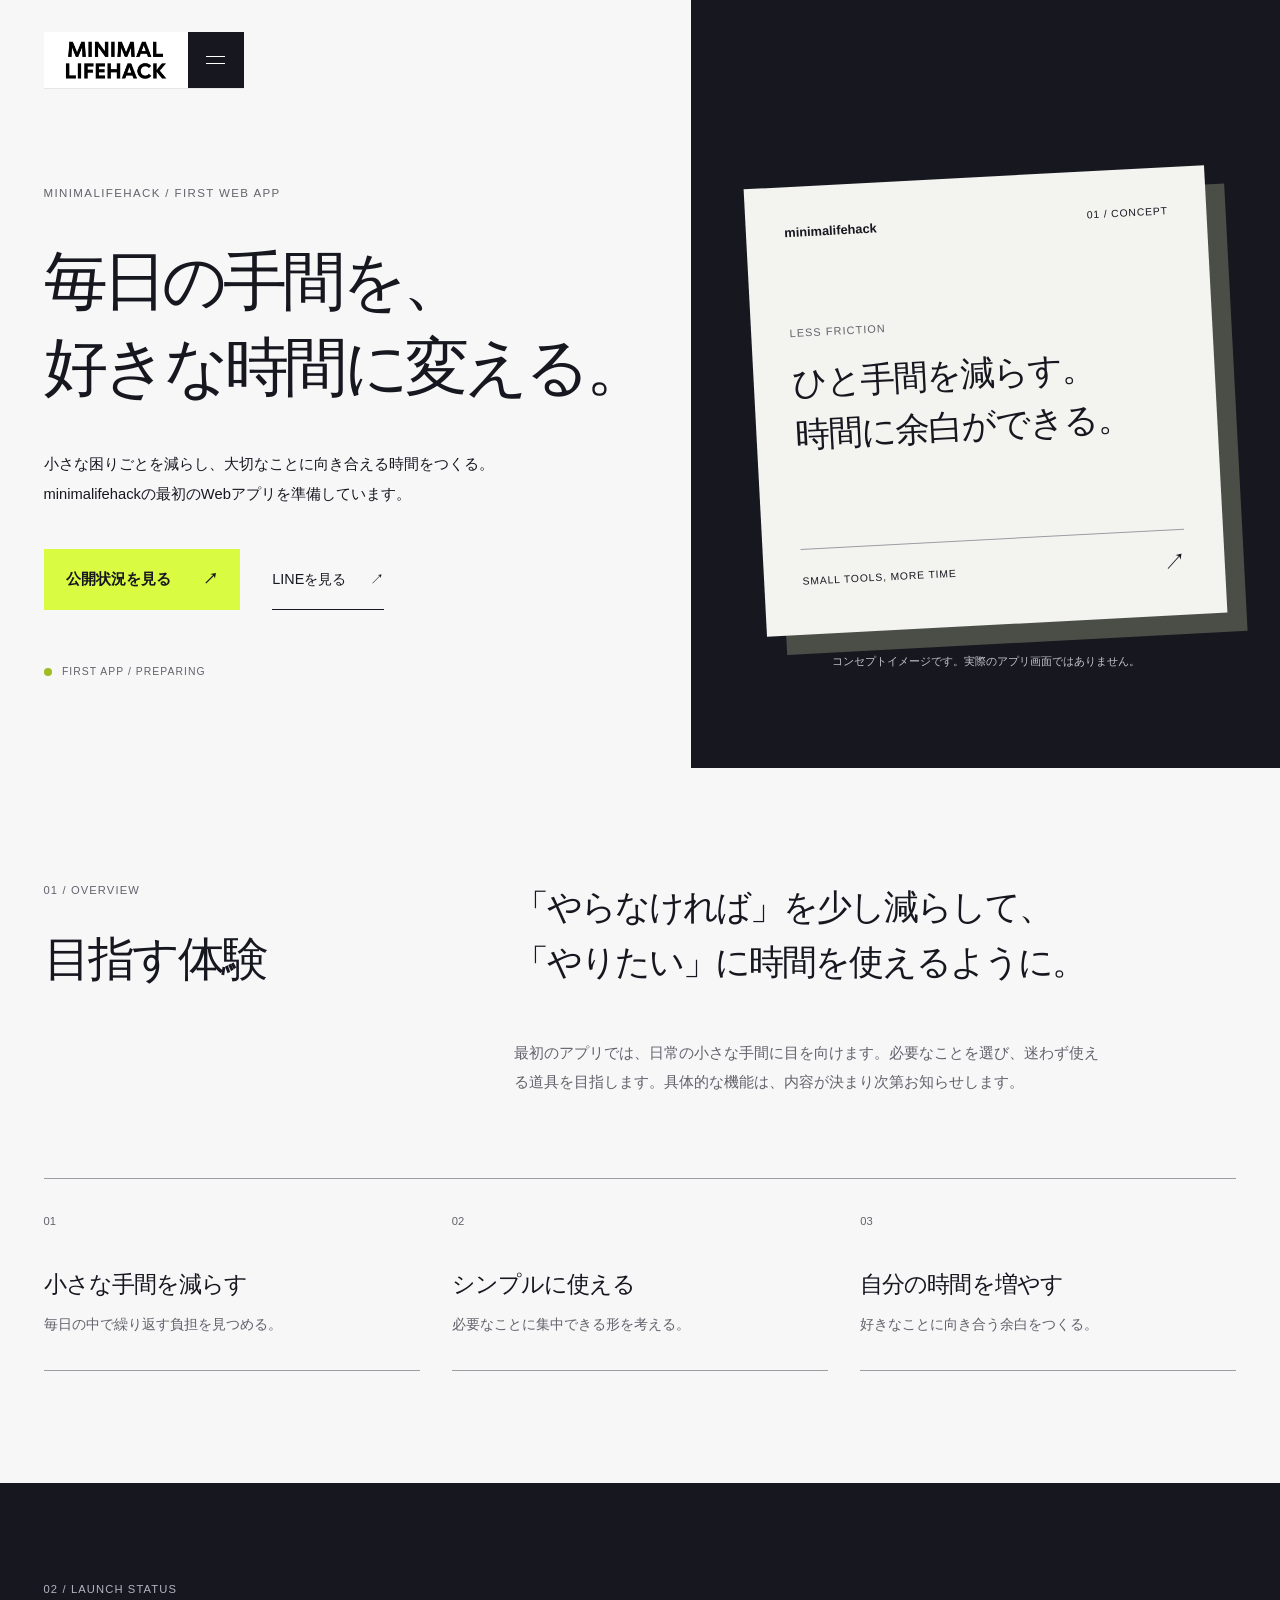
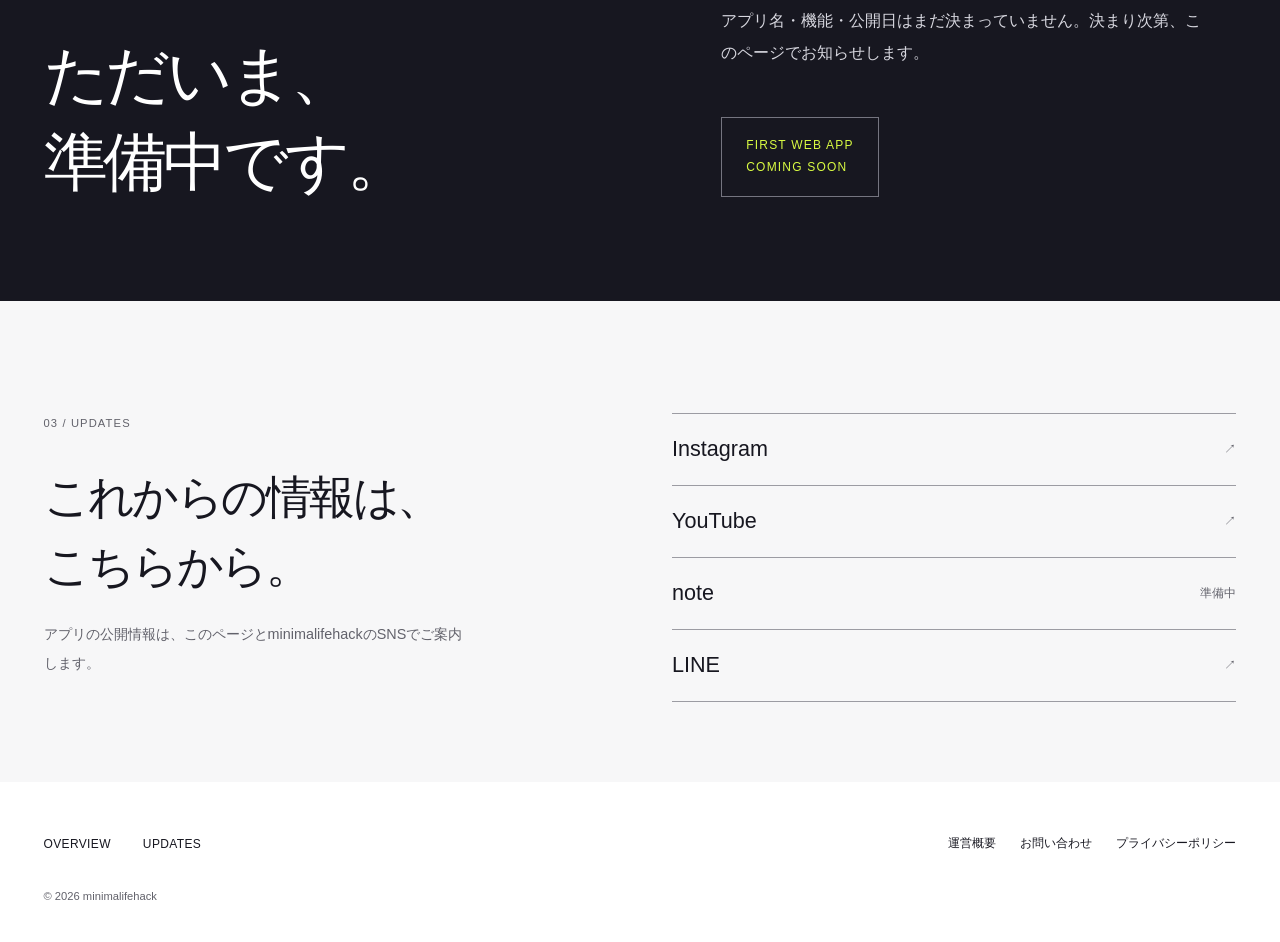
==== commit 0838bbd9: "Load automatic analytics on landing page" ====
--- a/index.html
+++ b/index.html
@@ -21,7 +21,7 @@
     <meta property="og:locale" content="ja_JP" />
     <meta name="twitter:card" content="summary" />
     <link rel="stylesheet" href="./styles.css?v=20261007-qa" />
-    <script src="./analytics.js?v=20261005-landing" defer></script>
+    <script src="./analytics.js?v=20261018-auto" defer></script>
     <script src="./app.js?v=20261005-landing" defer></script>
   </head>
   <body class="home-page">
@@ -104,7 +104,6 @@
         <a href="./about.html">運営概要</a>
         <a href="./contact.html">お問い合わせ</a>
         <a href="./privacy.html" rel="privacy-policy">プライバシーポリシー</a>
-        <button type="button" data-analytics-settings hidden>アクセス解析の設定</button>
       </div>
       <p class="footer-copyright">© 2026 minimalifehack</p>
     </footer>
